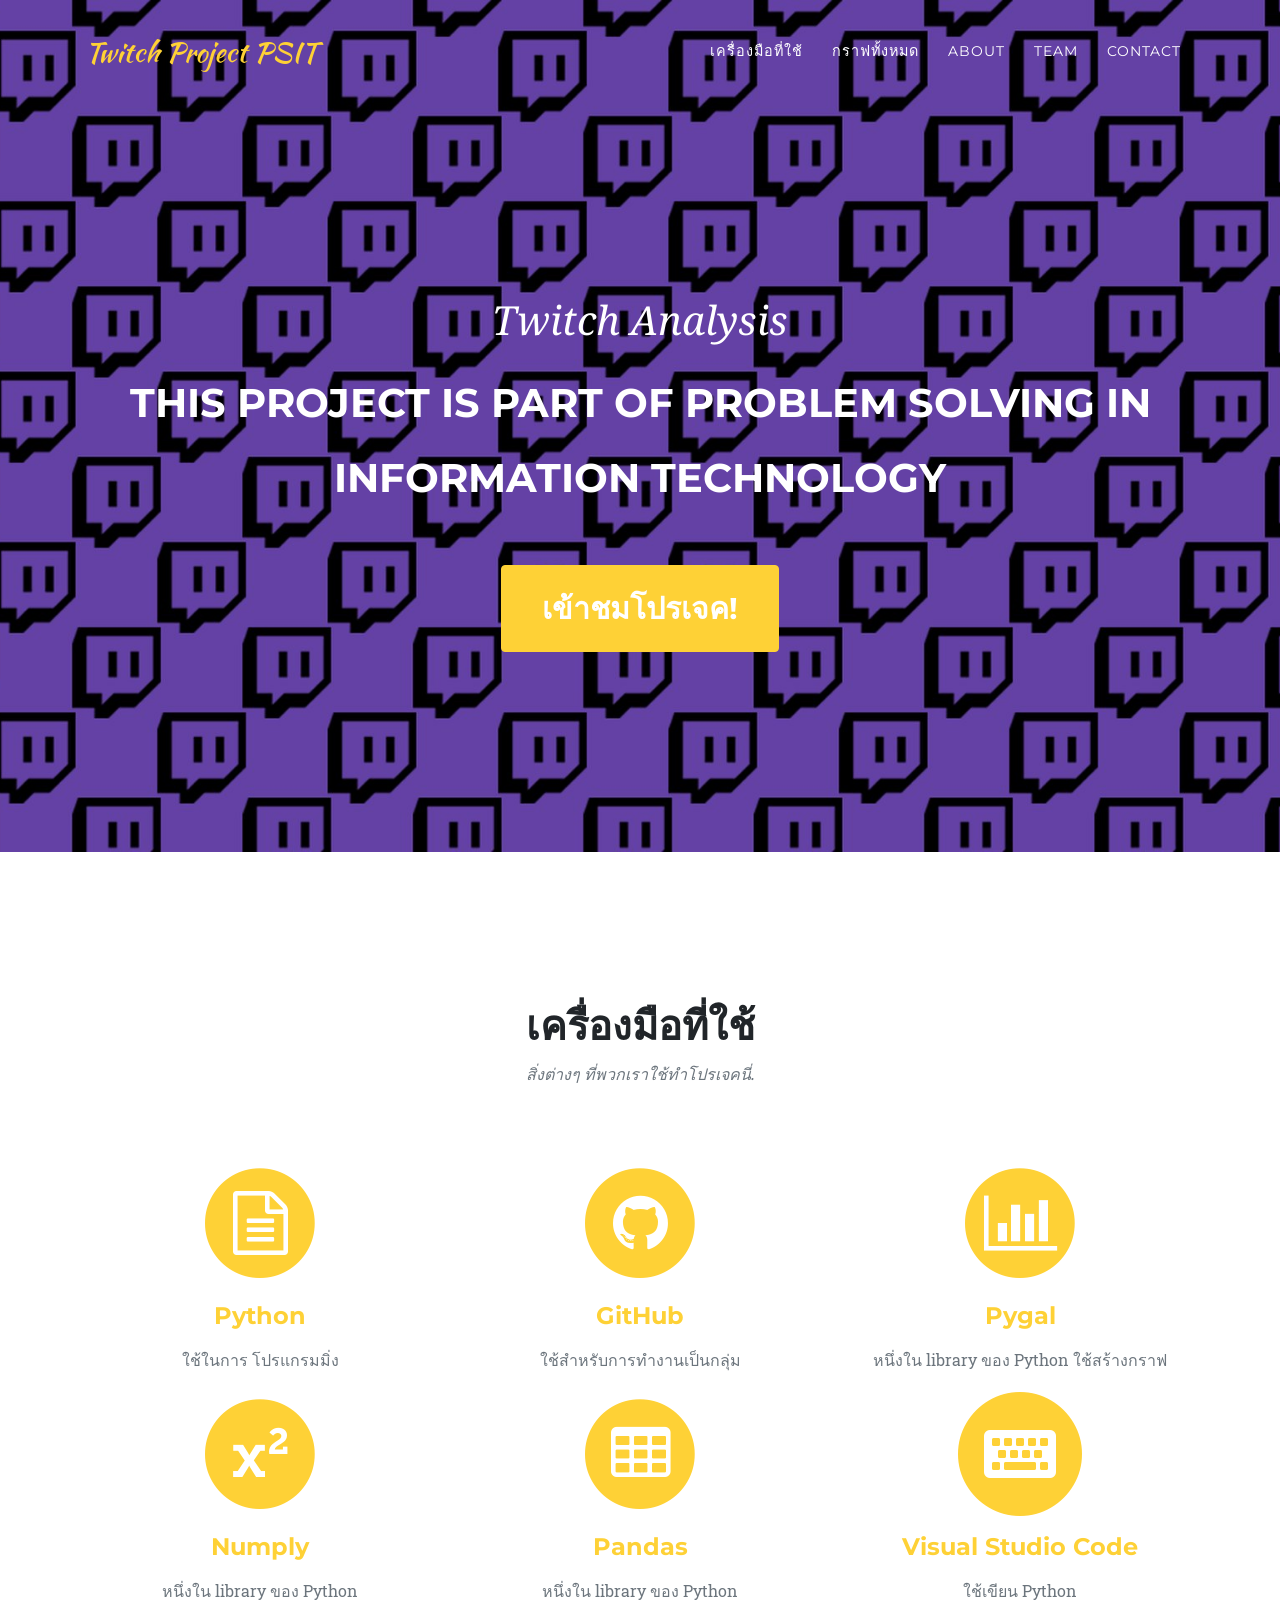
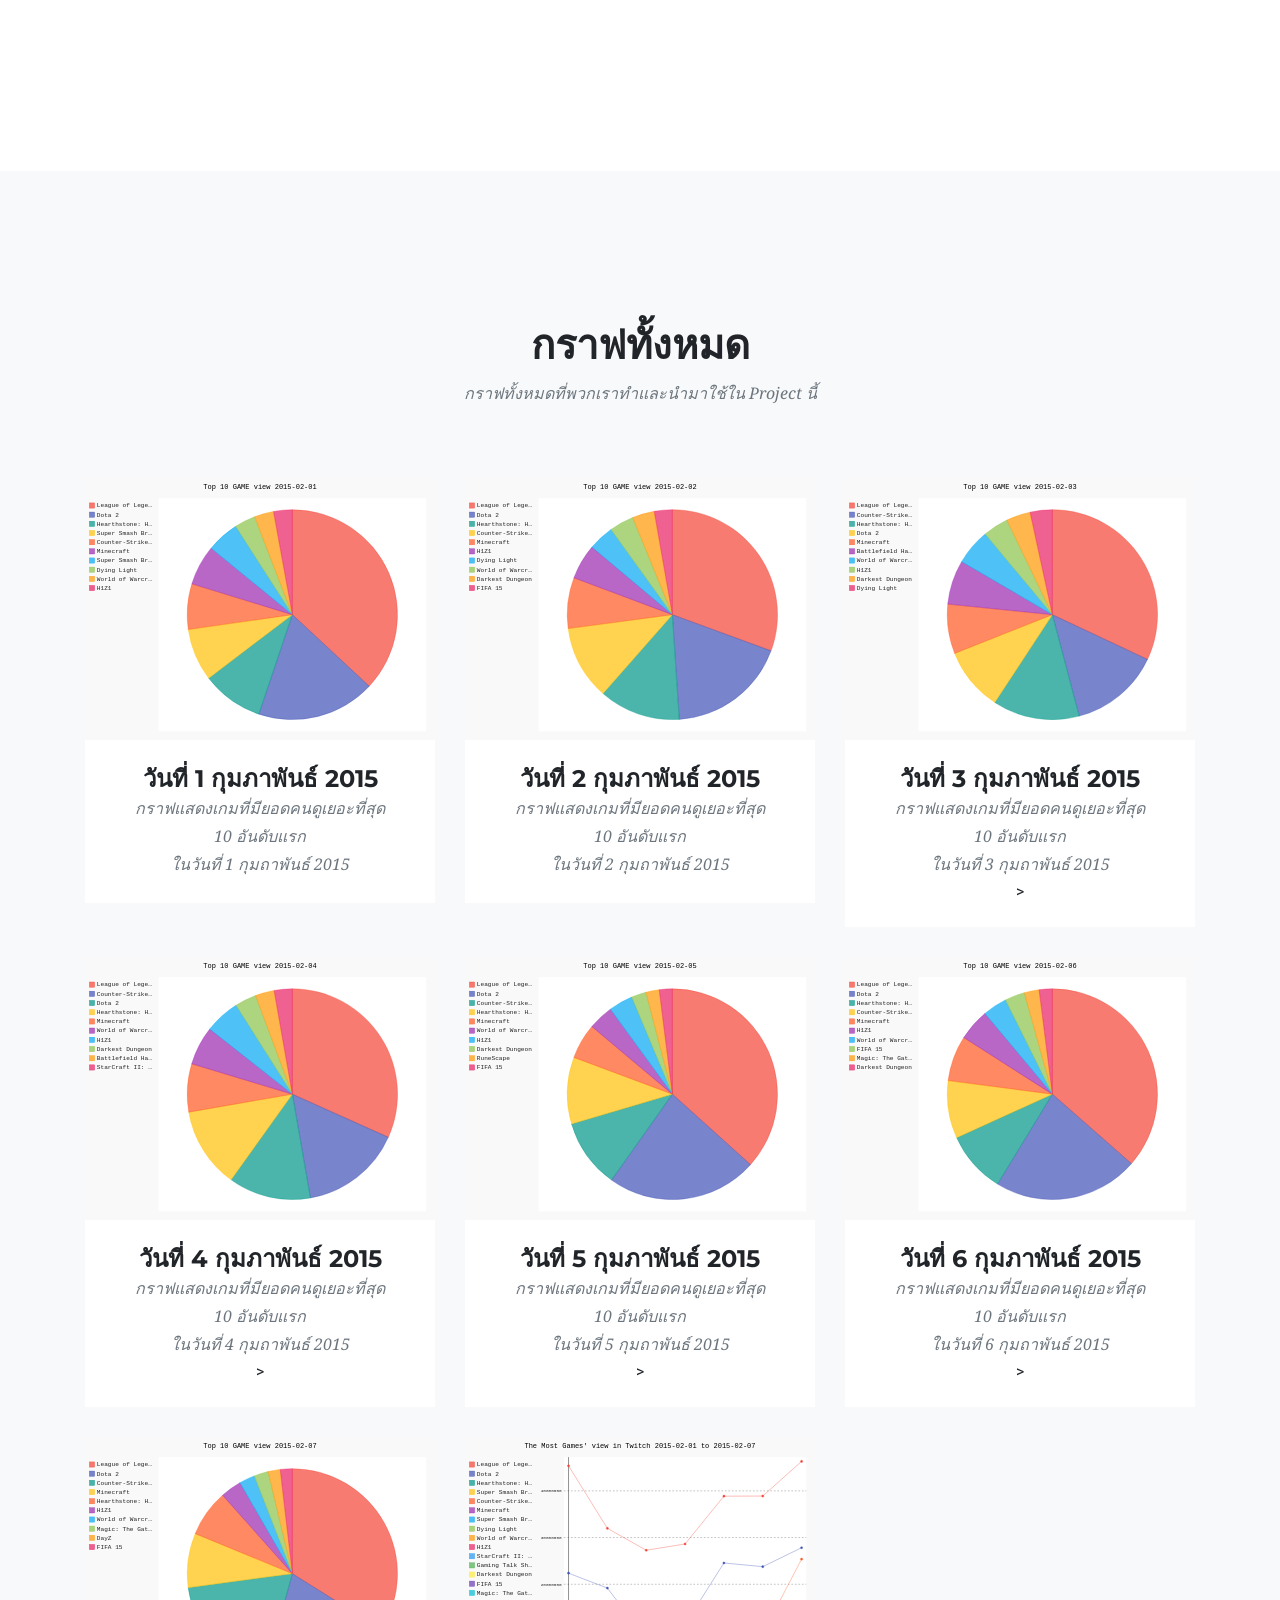
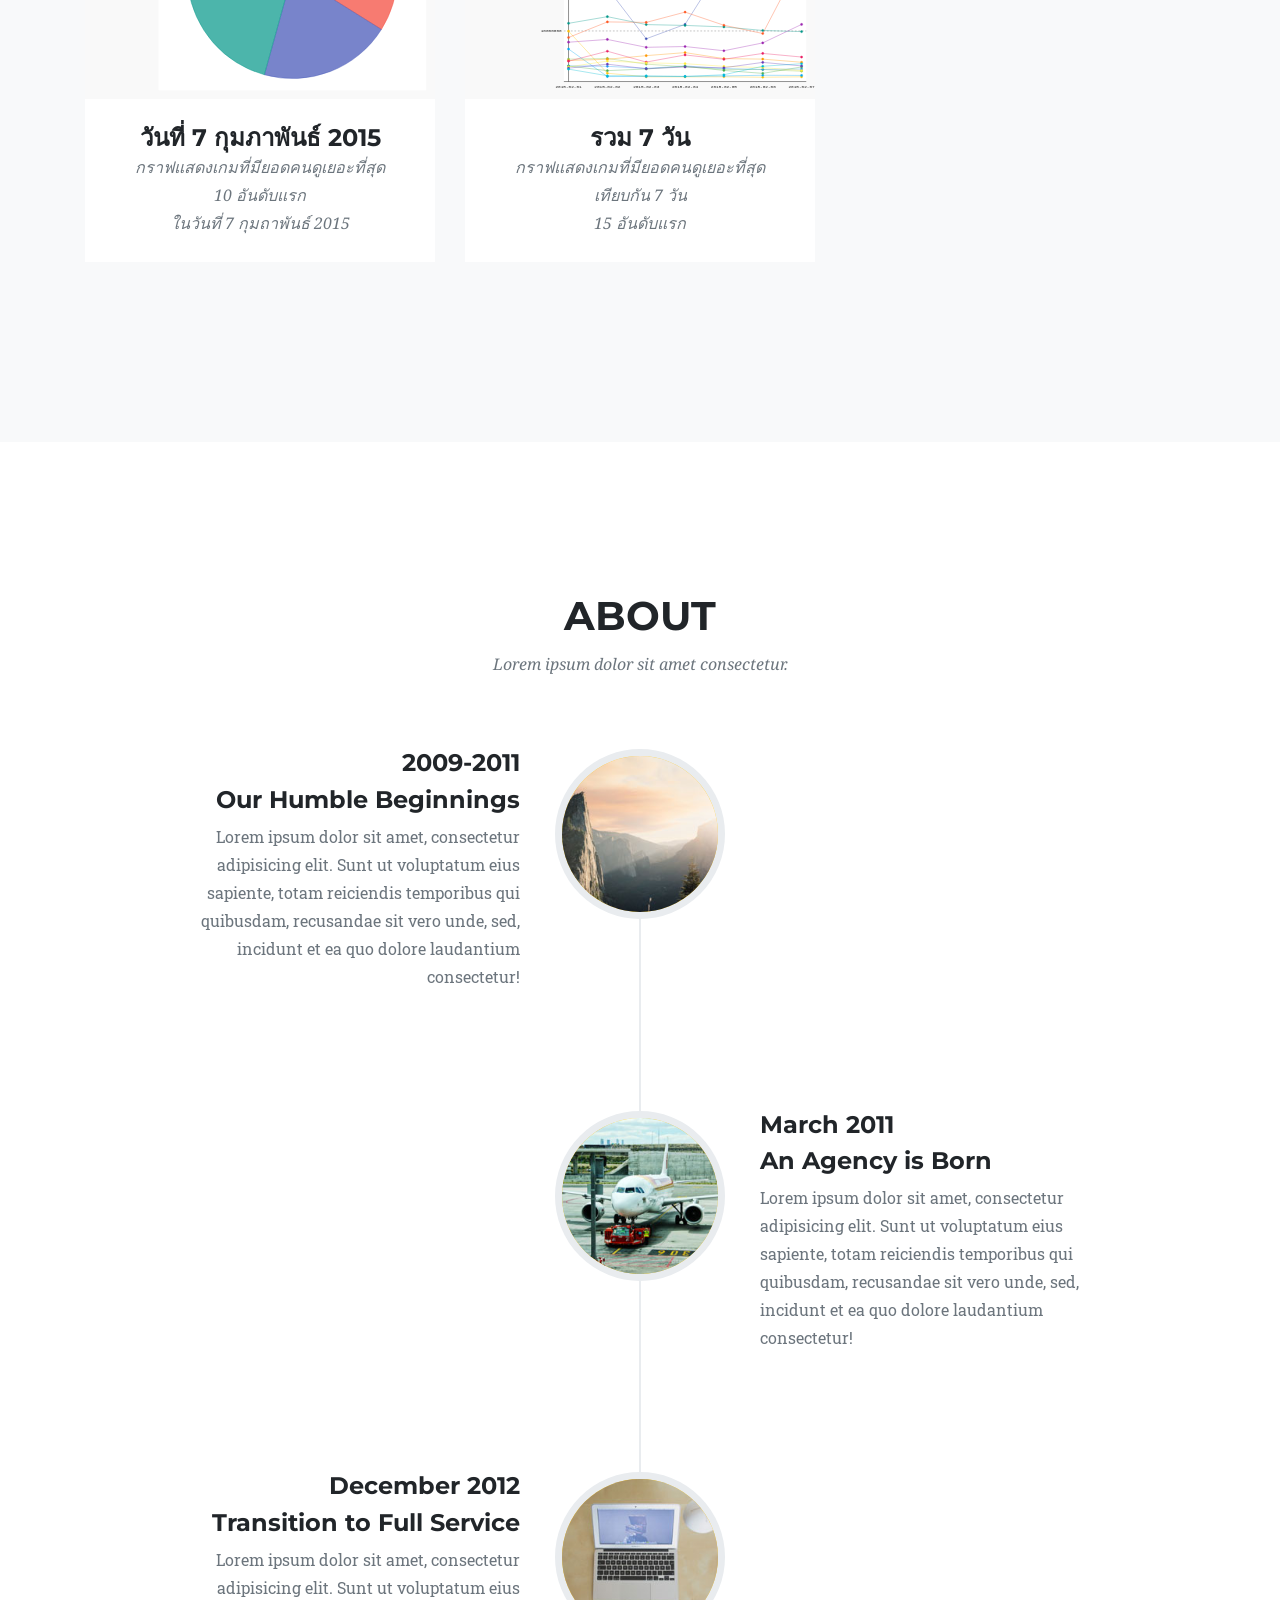
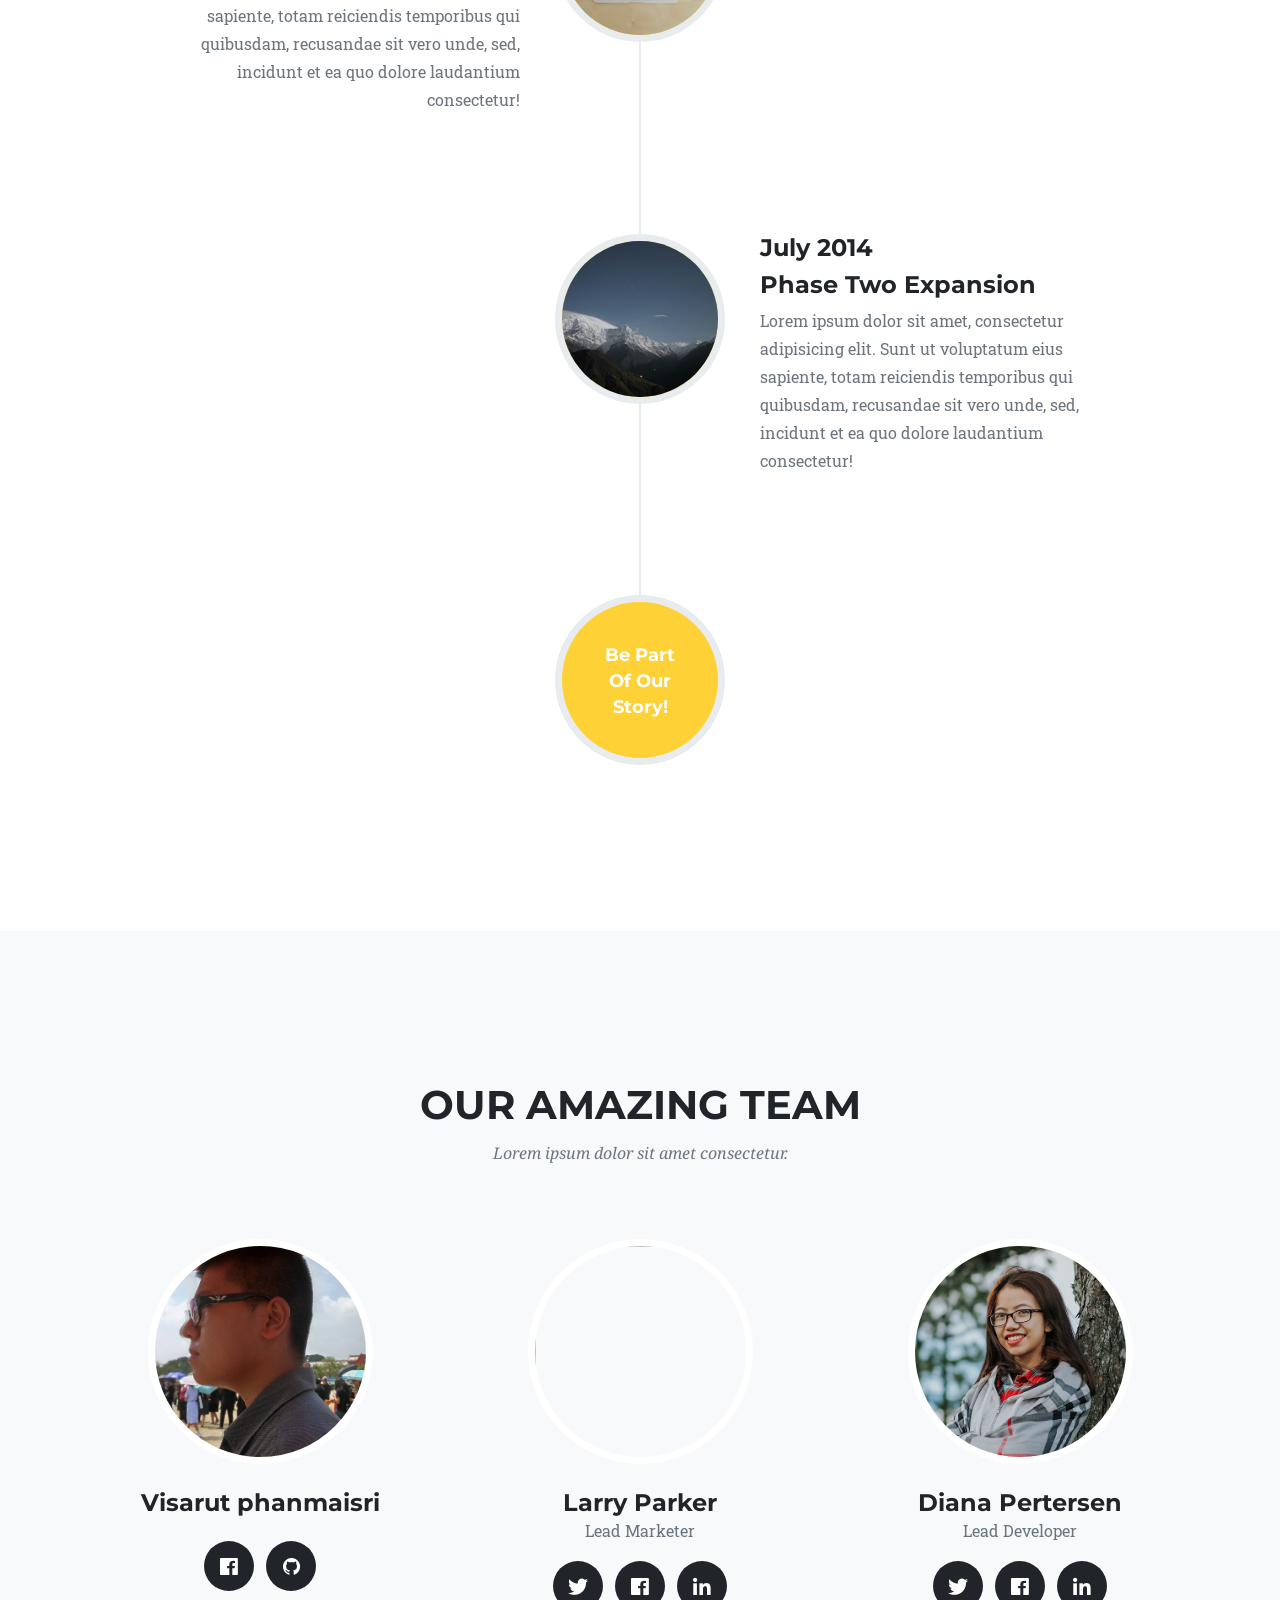
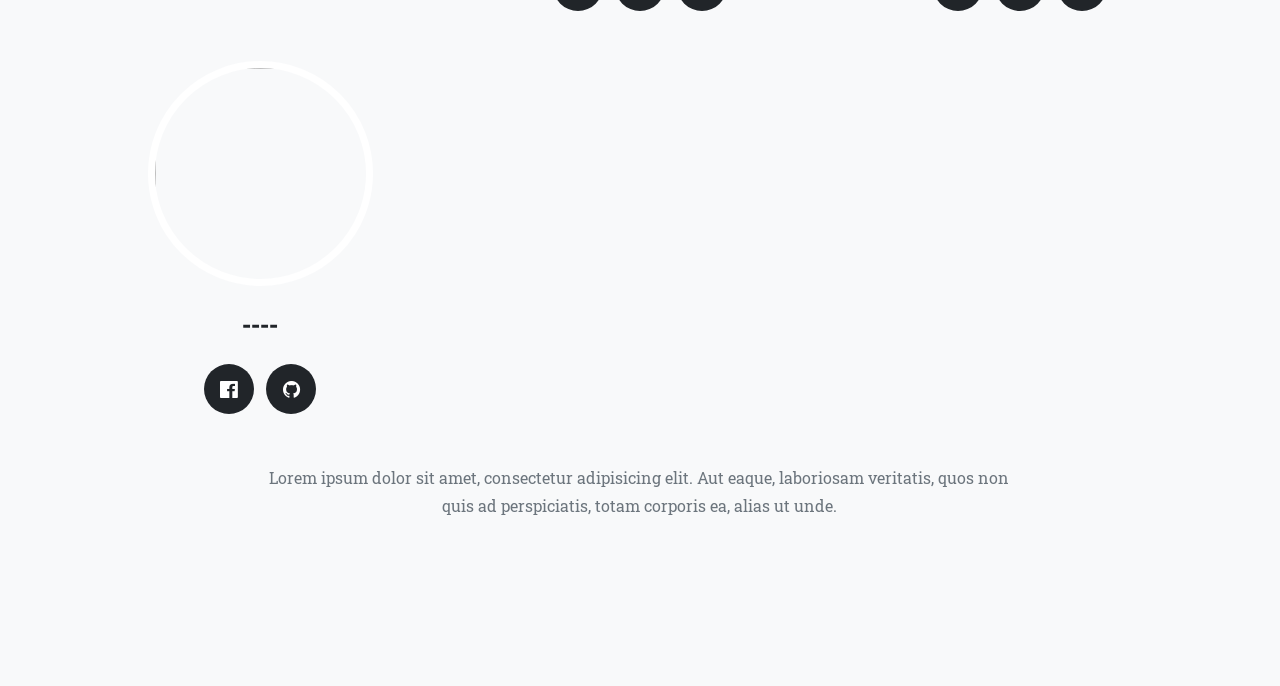
==== web_by_nongkorn/index.html @ 45df4884 "web ครับผม" ====
<!DOCTYPE html>
<html lang="en">

  <head>

    <meta charset="utf-8">
    <meta name="viewport" content="width=device-width, initial-scale=1, shrink-to-fit=no">
    <meta name="description" content="">
    <meta name="author" content="">

    <title>Twitch Project PSIT</title>

    <!-- Bootstrap core CSS -->
    <link href="vendor/bootstrap/css/bootstrap.min.css" rel="stylesheet">

    <!-- Custom fonts for this template -->
    <link href="vendor/fontawesome-free/css/all.min.css" rel="stylesheet" type="text/css">
    <link href="https://fonts.googleapis.com/css?family=Montserrat:400,700" rel="stylesheet" type="text/css">
    <link href='https://fonts.googleapis.com/css?family=Kaushan+Script' rel='stylesheet' type='text/css'>
    <link href='https://fonts.googleapis.com/css?family=Droid+Serif:400,700,400italic,700italic' rel='stylesheet' type='text/css'>
    <link href='https://fonts.googleapis.com/css?family=Roboto+Slab:400,100,300,700' rel='stylesheet' type='text/css'>
    <link href="https://cdnjs.cloudflare.com/ajax/libs/font-awesome/4.7.0/css/font-awesome.min.css" rel="stylesheet">

    <!-- Custom styles for this template -->
    <link href="css/agency.min.css" rel="stylesheet">

  </head>

  <body id="page-top">

    <!-- Navigation -->
    <nav class="navbar navbar-expand-lg navbar-dark fixed-top" id="mainNav">
      <div class="container">
        <a class="navbar-brand js-scroll-trigger" href="#page-top">Twitch Project PSIT</a>
        <button class="navbar-toggler navbar-toggler-right" type="button" data-toggle="collapse" data-target="#navbarResponsive" aria-controls="navbarResponsive" aria-expanded="false" aria-label="Toggle navigation">
          Menu
          <i class="fas fa-bars"></i>
        </button>
        <div class="collapse navbar-collapse" id="navbarResponsive">
          <ul class="navbar-nav text-uppercase ml-auto">
            <li class="nav-item">
              <a class="nav-link js-scroll-trigger" href="#services">เครื่องมือที่ใช้</a>
            </li>
            <li class="nav-item">
              <a class="nav-link js-scroll-trigger" href="#portfolio">กราฟทั้งหมด</a>
            </li>
            <li class="nav-item">
              <a class="nav-link js-scroll-trigger" href="#about">About</a>
            </li>
            <li class="nav-item">
              <a class="nav-link js-scroll-trigger" href="#team">Team</a>
            </li>
            <li class="nav-item">
              <a class="nav-link js-scroll-trigger" href="#contact">Contact</a>
            </li>
          </ul>
        </div>
      </div>
    </nav>

    <!-- Header -->
    <header class="masthead">
      <div class="container">
        <div class="intro-text">
          <div class="intro-lead-in"> Twitch Analysis</div>
          <div class="intro-heading text-uppercase">This project is part of Problem Solving in information technology</div>
          <a class="btn btn-primary btn-xl text-uppercase js-scroll-trigger" href="#services">เข้าชมโปรเจค!</a>
        </div>
      </div>
    </header>

    <!-- Services -->
    <section id="services">
      <div class="container">
        <div class="row">
          <div class="col-lg-12 text-center">
            <h2 class="section-heading text-uppercase">เครื่องมือที่ใช้</h2>
            <h3 class="section-subheading text-muted">สิ่งต่างๆ ที่พวกเราใช้ทำโปรเจคนี่.</h3>
          </div>
        </div>
        <div class="row text-center">
          <div class="col-md-4">
            <span class="fa-stack fa-4x">
              <a href="https://www.python.org" target="_blank">
                <i class="fa fa-circle fa-stack-2x text-primary"></i>
                <i class="fa fa-file-text-o fa-stack-1x fa-inverse"></i>
                
            </span>
            <h4 class="service-heading">Python</h4>
          </a>
            <p class="text-muted">ใช้ในการ โปรแกรมมิ่ง</p>
          </div>
          <div class="col-md-4">
            <span class="fa-stack fa-4x">
              <a href="https://github.com" target="_blank">
                  <i class="fa fa-circle fa-stack-2x text-primary"></i>
                  <i class="fa fa-github fa-stack-1x fa-inverse"></i>
              
              </span>
            <h4 class="service-heading">GitHub</h4>
          </a>
            <p class="text-muted">ใช้สำหรับการทำงานเป็นกลุ่ม</p>
          </div>
          <div class="col-md-4">
            <span class="fa-stack fa-4x">
              <a href="http://pygal.org/en/stable" target="_blank">
                <i class="fa fa-circle fa-stack-2x text-primary"></i>
                <i class="fa fa-bar-chart fa-stack-1x fa-inverse"></i>
            
            </span>
            <h4 class="service-heading">Pygal</h4>
          </a>
            <p class="text-muted">หนึ่งใน library ของ Python ใช้สร้างกราฟ</p>
          </div>
          <div class="col-md-4">
            <span class="fa-stack fa-4x">
              <a href="http://www.numpy.org" target="_blank">
                <i class="fa fa-circle fa-stack-2x text-primary"></i>
                <i class="fa fa-superscript fa-stack-1x fa-inverse"></i>
            
            </span>
            <h4 class="service-heading">Numply</h4>
          </a>
            <p class="text-muted">หนึ่งใน library ของ Python</p>
          </div>
            <div class="col-md-4">
              <span class="fa-stack fa-4x">
                <a href="https://pandas.pydata.org" target="_blank">
                  <i class="fa fa-circle fa-stack-2x text-primary"></i>
                  <i class="fa fa-table fa-stack-1x fa-inverse"></i>
              
              </span>
              <h4 class="service-heading">Pandas</h4>
            </a>
              <p class="text-muted">หนึ่งใน library ของ Python</p>
            </div>
            <div class="col-md-4">
              <span class="fa-stack fa-4x">
                <a href="https://code.visualstudio.com" target="_blank">
                <i class="fas fa-circle fa-stack-2x text-primary"></i>
                <i class="fas fa-keyboard fa-stack-1x fa-inverse"></i>
              </span>
              <h4 class="service-heading">Visual Studio Code</h4>
            </a>
              <p class="text-muted">ใช้เขียน Python</p>
          </div>
          
        </div>
      </div>
    </section>

    <!-- Portfolio Grid -->
    <section class="bg-light" id="portfolio">
      <div class="container">
        <div class="row">
          <div class="col-lg-12 text-center">
            <h2 class="section-heading text-uppercase">กราฟทั้งหมด</h2>
            <h3 class="section-subheading text-muted">กราฟทั้งหมดที่พวกเราทำและนำมาใช้ใน Project นี้</h3>
          </div>
        </div>
        <div class="row">
          <div class="col-md-4 col-sm-6 portfolio-item">
            <a class="portfolio-link" data-toggle="modal" href="graph/2015-02-01.svg">
              <div class="portfolio-hover">
                <div class="portfolio-hover-content">
                  <i class="fas fa-plus fa-3x"></i>
                </div>
              </div>
              <img class="img-fluid" src="graph/2015-02-01.svg" alt="graph/2015-02-01.svg">
            </a>
            <div class="portfolio-caption">
              <h4>วันที่ 1 กุมภาพันธ์ 2015</h4>
              <p class="text-muted">กราฟแสดงเกมที่มียอดคนดูเยอะที่สุด</p>
              <p class="text-muted">10 อันดับแรก</p>
              <p class="text-muted">ในวันที่ 1 กุมถาพันธ์ 2015</p>
            </div>
          </div>
          <div class="col-md-4 col-sm-6 portfolio-item">
            <a class="portfolio-link" data-toggle="modal" href="graph/2015-02-02.svg">
              <div class="portfolio-hover">
                <div class="portfolio-hover-content">
                  <i class="fas fa-plus fa-3x"></i>
                </div>
              </div>
              <img class="img-fluid" src="graph/2015-02-02.svg" alt="graph/2015-02-02.svg">
            </a>
            <div class="portfolio-caption">
              <h4>วันที่ 2 กุมภาพันธ์ 2015</h4>
              <p class="text-muted">กราฟแสดงเกมที่มียอดคนดูเยอะที่สุด</p>
              <p class="text-muted">10 อันดับแรก</p>
              <p class="text-muted">ในวันที่ 2 กุมถาพันธ์ 2015</p>
            </div>
          </div>
          <div class="col-md-4 col-sm-6 portfolio-item">
            <a class="portfolio-link" data-toggle="modal" href="graph/2015-02-03.svg">
              <div class="portfolio-hover">
                <div class="portfolio-hover-content">
                  <i class="fas fa-plus fa-3x"></i>
                </div>
              </div>
              <img class="img-fluid" src="graph/2015-02-03.svg" alt="graph/2015-02-03.svg">
            </a>
            <div class="portfolio-caption">
              <h4>วันที่ 3 กุมภาพันธ์ 2015</h4>
              <p class="text-muted">กราฟแสดงเกมที่มียอดคนดูเยอะที่สุด</p>
              <p class="text-muted">10 อันดับแรก</p>
              <p class="text-muted">ในวันที่ 3 กุมถาพันธ์ 2015</p>>
            </div>
          </div>
          <div class="col-md-4 col-sm-6 portfolio-item">
            <a class="portfolio-link" data-toggle="modal" href="graph/2015-02-04.svg">
              <div class="portfolio-hover">
                <div class="portfolio-hover-content">
                  <i class="fas fa-plus fa-3x"></i>
                </div>
              </div>
              <img class="img-fluid" src="graph/2015-02-04.svg" alt="graph/2015-02-04.svg">
            </a>
            <div class="portfolio-caption">
              <h4>วันที่ 4 กุมภาพันธ์ 2015</h4>
              <p class="text-muted">กราฟแสดงเกมที่มียอดคนดูเยอะที่สุด</p>
              <p class="text-muted">10 อันดับแรก</p>
              <p class="text-muted">ในวันที่ 4 กุมถาพันธ์ 2015</p>>
            </div>
          </div>
          <div class="col-md-4 col-sm-6 portfolio-item">
            <a class="portfolio-link" data-toggle="modal" href="graph/2015-02-05.svg">
              <div class="portfolio-hover">
                <div class="portfolio-hover-content">
                  <i class="fas fa-plus fa-3x"></i>
                </div>
              </div>
              <img class="img-fluid" src="graph/2015-02-05.svg" alt="graph/2015-02-05.svg">
            </a>
            <div class="portfolio-caption">
              <h4>วันที่ 5 กุมภาพันธ์ 2015</h4>
              <p class="text-muted">กราฟแสดงเกมที่มียอดคนดูเยอะที่สุด</p>
              <p class="text-muted">10 อันดับแรก</p>
              <p class="text-muted">ในวันที่ 5 กุมถาพันธ์ 2015</p>>
            </div>
          </div>
          <div class="col-md-4 col-sm-6 portfolio-item">
            <a class="portfolio-link" data-toggle="modal" href="graph/2015-02-06.svg">
              <div class="portfolio-hover">
                <div class="portfolio-hover-content">
                  <i class="fas fa-plus fa-3x"></i>
                </div>
              </div>
              <img class="img-fluid" src="graph/2015-02-06.svg" alt="graph/2015-02-06.svg">
            </a>
            <div class="portfolio-caption">
              <h4>วันที่ 6 กุมภาพันธ์ 2015</h4>
              <p class="text-muted">กราฟแสดงเกมที่มียอดคนดูเยอะที่สุด</p>
              <p class="text-muted">10 อันดับแรก</p>
              <p class="text-muted">ในวันที่ 6 กุมถาพันธ์ 2015</p>>
            </div>
          </div>
          <div class="col-md-4 col-sm-6 portfolio-item">
              <a class="portfolio-link" data-toggle="modal" href="graph/2015-02-07.svg">
                <div class="portfolio-hover">
                  <div class="portfolio-hover-content">
                    <i class="fas fa-plus fa-3x"></i>
                  </div>
                </div>
                <img class="img-fluid" src="graph/2015-02-07.svg" alt="graph/2015-02-07.svg">
              </a>
              <div class="portfolio-caption">
                <h4>วันที่ 7 กุมภาพันธ์ 2015</h4>
                <p class="text-muted">กราฟแสดงเกมที่มียอดคนดูเยอะที่สุด</p>
                <p class="text-muted">10 อันดับแรก</p>
                <p class="text-muted">ในวันที่ 7 กุมถาพันธ์ 2015</p>
              </div>
            </div>
            <div class="col-md-4 col-sm-6 portfolio-item">
                <a class="portfolio-link" data-toggle="modal" href="graph/chart.svg">
                  <div class="portfolio-hover">
                    <div class="portfolio-hover-content">
                      <i class="fas fa-plus fa-3x"></i>
                    </div>
                  </div>
                  <img class="img-fluid" src="graph/chart.svg" alt="graph/chart.svg">
                </a>
                <div class="portfolio-caption">
                  <h4>รวม 7 วัน</h4>
                  <p class="text-muted">กราฟแสดงเกมที่มียอดคนดูเยอะที่สุด</p>
                  <p class="text-muted">เทียบกัน 7 วัน</p>
                <p class="text-muted">15 อันดับแรก</p>
                </div>
              </div>
        </div>
      </div>
    </section>

    <!-- About -->
    <section id="about">
      <div class="container">
        <div class="row">
          <div class="col-lg-12 text-center">
            <h2 class="section-heading text-uppercase">About</h2>
            <h3 class="section-subheading text-muted">Lorem ipsum dolor sit amet consectetur.</h3>
          </div>
        </div>
        <div class="row">
          <div class="col-lg-12">
            <ul class="timeline">
              <li>
                <div class="timeline-image">
                  <img class="rounded-circle img-fluid" src="img/about/1.jpg" alt="">
                </div>
                <div class="timeline-panel">
                  <div class="timeline-heading">
                    <h4>2009-2011</h4>
                    <h4 class="subheading">Our Humble Beginnings</h4>
                  </div>
                  <div class="timeline-body">
                    <p class="text-muted">Lorem ipsum dolor sit amet, consectetur adipisicing elit. Sunt ut voluptatum eius sapiente, totam reiciendis temporibus qui quibusdam, recusandae sit vero unde, sed, incidunt et ea quo dolore laudantium consectetur!</p>
                  </div>
                </div>
              </li>
              <li class="timeline-inverted">
                <div class="timeline-image">
                  <img class="rounded-circle img-fluid" src="img/about/2.jpg" alt="">
                </div>
                <div class="timeline-panel">
                  <div class="timeline-heading">
                    <h4>March 2011</h4>
                    <h4 class="subheading">An Agency is Born</h4>
                  </div>
                  <div class="timeline-body">
                    <p class="text-muted">Lorem ipsum dolor sit amet, consectetur adipisicing elit. Sunt ut voluptatum eius sapiente, totam reiciendis temporibus qui quibusdam, recusandae sit vero unde, sed, incidunt et ea quo dolore laudantium consectetur!</p>
                  </div>
                </div>
              </li>
              <li>
                <div class="timeline-image">
                  <img class="rounded-circle img-fluid" src="img/about/3.jpg" alt="">
                </div>
                <div class="timeline-panel">
                  <div class="timeline-heading">
                    <h4>December 2012</h4>
                    <h4 class="subheading">Transition to Full Service</h4>
                  </div>
                  <div class="timeline-body">
                    <p class="text-muted">Lorem ipsum dolor sit amet, consectetur adipisicing elit. Sunt ut voluptatum eius sapiente, totam reiciendis temporibus qui quibusdam, recusandae sit vero unde, sed, incidunt et ea quo dolore laudantium consectetur!</p>
                  </div>
                </div>
              </li>
              <li class="timeline-inverted">
                <div class="timeline-image">
                  <img class="rounded-circle img-fluid" src="img/about/4.jpg" alt="">
                </div>
                <div class="timeline-panel">
                  <div class="timeline-heading">
                    <h4>July 2014</h4>
                    <h4 class="subheading">Phase Two Expansion</h4>
                  </div>
                  <div class="timeline-body">
                    <p class="text-muted">Lorem ipsum dolor sit amet, consectetur adipisicing elit. Sunt ut voluptatum eius sapiente, totam reiciendis temporibus qui quibusdam, recusandae sit vero unde, sed, incidunt et ea quo dolore laudantium consectetur!</p>
                  </div>
                </div>
              </li>
              <li class="timeline-inverted">
                <div class="timeline-image">
                  <h4>Be Part
                    <br>Of Our
                    <br>Story!</h4>
                </div>
              </li>
            </ul>
          </div>
        </div>
      </div>
    </section>

    <!-- Team -->
    <section class="bg-light" id="team">
      <div class="container">
        <div class="row">
          <div class="col-lg-12 text-center">
            <h2 class="section-heading text-uppercase">Our Amazing Team</h2>
            <h3 class="section-subheading text-muted">Lorem ipsum dolor sit amet consectetur.</h3>
          </div>
        </div>
        <div class="row">
          <div class="col-sm-4">
            <div class="team-member">
              <img class="mx-auto rounded-circle" src="img/team/1.jpg" alt="">
              <h4>Visarut phanmaisri</h4><br>
              <ul class="list-inline social-buttons">
                <li class="list-inline-item">
                  <a href="https://www.facebook.com/korn.visarut">
                    <i class="fab fa-facebook-f"></i>
                  </a>
                </li>
                <li class="list-inline-item">
                  <a href="https://github.com/skaferun9" target="_blank" class="hvr-grow">
                      <i class="fa fa-github"></i>
                  </a>
              </li>
              </ul>
            </div>
          </div>
          <div class="col-sm-4">
            <div class="team-member">
              <img class="mx-auto rounded-circle" src="img/team/2.jpg" alt="">
              <h4>Larry Parker</h4>
              <p class="text-muted">Lead Marketer</p>
              <ul class="list-inline social-buttons">
                <li class="list-inline-item">
                  <a href="#">
                    <i class="fab fa-twitter"></i>
                  </a>
                </li>
                <li class="list-inline-item">
                  <a href="#">
                    <i class="fab fa-facebook-f"></i>
                  </a>
                </li>
                <li class="list-inline-item">
                  <a href="#">
                    <i class="fab fa-linkedin-in"></i>
                  </a>
                </li>
              </ul>
            </div>
          </div>
          <div class="col-sm-4">
            <div class="team-member">
              <img class="mx-auto rounded-circle" src="img/team/3.jpg" alt="">
              <h4>Diana Pertersen</h4>
              <p class="text-muted">Lead Developer</p>
              <ul class="list-inline social-buttons">
                <li class="list-inline-item">
                  <a href="#">
                    <i class="fab fa-twitter"></i>
                  </a>
                </li>
                <li class="list-inline-item">
                  <a href="#">
                    <i class="fab fa-facebook-f"></i>
                  </a>
                </li>
                <li class="list-inline-item">
                  <a href="#">
                    <i class="fab fa-linkedin-in"></i>
                  </a>
                </li>
              </ul>
            </div>
          </div>
        </div>
        
      <div class="row">
        <div class="col-sm-4">
          <div class="team-member">
            <img class="mx-auto rounded-circle" src="img/team/4.jpg" alt="">
            <h4>----</h4><br>
            <ul class="list-inline social-buttons">
              <li class="list-inline-item">
                <a href="https://www.facebook.com/korn.visarut">
                  <i class="fab fa-facebook-f"></i>
                </a>
              </li>
              <li class="list-inline-item">
                <a href="https://github.com/KISSADAPA" target="_blank" class="hvr-grow">
                    <i class="fa fa-github"></i>
                </a>
            </li>
            </ul>
          </div>
        </div>
        <div class="row">
          <div class="col-lg-8 mx-auto text-center">
            <p class="large text-muted">Lorem ipsum dolor sit amet, consectetur adipisicing elit. Aut eaque, laboriosam veritatis, quos non quis ad perspiciatis, totam corporis ea, alias ut unde.</p>
          </div>
        </div>
      
    </section>

   

    

    

    <!-- Bootstrap core JavaScript -->
    <script src="vendor/jquery/jquery.min.js"></script>
    <script src="vendor/bootstrap/js/bootstrap.bundle.min.js"></script>

    <!-- Plugin JavaScript -->
    <script src="vendor/jquery-easing/jquery.easing.min.js"></script>

    <!-- Contact form JavaScript -->
    <script src="js/jqBootstrapValidation.js"></script>
    <script src="js/contact_me.js"></script>

    <!-- Custom scripts for this template -->
    <script src="js/agency.min.js"></script>

  </body>

</html>
---- web_by_nongkorn/vendor/fontawesome-free/css/all.min.css ----
/*!
 * Font Awesome Free 5.3.1 by @fontawesome - https://fontawesome.com
 * License - https://fontawesome.com/license/free (Icons: CC BY 4.0, Fonts: SIL OFL 1.1, Code: MIT License)
 */
.fa,.fab,.fal,.far,.fas{-moz-osx-font-smoothing:grayscale;-webkit-font-smoothing:antialiased;display:inline-block;font-style:normal;font-variant:normal;text-rendering:auto;line-height:1}.fa-lg{font-size:1.33333em;line-height:.75em;vertical-align:-.0667em}.fa-xs{font-size:.75em}.fa-sm{font-size:.875em}.fa-1x{font-size:1em}.fa-2x{font-size:2em}.fa-3x{font-size:3em}.fa-4x{font-size:4em}.fa-5x{font-size:5em}.fa-6x{font-size:6em}.fa-7x{font-size:7em}.fa-8x{font-size:8em}.fa-9x{font-size:9em}.fa-10x{font-size:10em}.fa-fw{text-align:center;width:1.25em}.fa-ul{list-style-type:none;margin-left:2.5em;padding-left:0}.fa-ul>li{position:relative}.fa-li{left:-2em;position:absolute;text-align:center;width:2em;line-height:inherit}.fa-border{border:.08em solid #eee;border-radius:.1em;padding:.2em .25em .15em}.fa-pull-left{float:left}.fa-pull-right{float:right}.fa.fa-pull-left,.fab.fa-pull-left,.fal.fa-pull-left,.far.fa-pull-left,.fas.fa-pull-left{margin-right:.3em}.fa.fa-pull-right,.fab.fa-pull-right,.fal.fa-pull-right,.far.fa-pull-right,.fas.fa-pull-right{margin-left:.3em}.fa-spin{animation:fa-spin 2s infinite linear}.fa-pulse{animation:fa-spin 1s infinite steps(8)}@keyframes fa-spin{0%{transform:rotate(0deg)}to{transform:rotate(1turn)}}.fa-rotate-90{-ms-filter:"progid:DXImageTransform.Microsoft.BasicImage(rotation=1)";transform:rotate(90deg)}.fa-rotate-180{-ms-filter:"progid:DXImageTransform.Microsoft.BasicImage(rotation=2)";transform:rotate(180deg)}.fa-rotate-270{-ms-filter:"progid:DXImageTransform.Microsoft.BasicImage(rotation=3)";transform:rotate(270deg)}.fa-flip-horizontal{-ms-filter:"progid:DXImageTransform.Microsoft.BasicImage(rotation=0, mirror=1)";transform:scaleX(-1)}.fa-flip-vertical{transform:scaleY(-1)}.fa-flip-horizontal.fa-flip-vertical,.fa-flip-vertical{-ms-filter:"progid:DXImageTransform.Microsoft.BasicImage(rotation=2, mirror=1)"}.fa-flip-horizontal.fa-flip-vertical{transform:scale(-1)}:root .fa-flip-horizontal,:root .fa-flip-vertical,:root .fa-rotate-90,:root .fa-rotate-180,:root .fa-rotate-270{-webkit-filter:none;filter:none}.fa-stack{display:inline-block;height:2em;line-height:2em;position:relative;vertical-align:middle;width:2em}.fa-stack-1x,.fa-stack-2x{left:0;position:absolute;text-align:center;width:100%}.fa-stack-1x{line-height:inherit}.fa-stack-2x{font-size:2em}.fa-inverse{color:#fff}.fa-500px:before{content:"\f26e"}.fa-accessible-icon:before{content:"\f368"}.fa-accusoft:before{content:"\f369"}.fa-ad:before{content:"\f641"}.fa-address-book:before{content:"\f2b9"}.fa-address-card:before{content:"\f2bb"}.fa-adjust:before{content:"\f042"}.fa-adn:before{content:"\f170"}.fa-adversal:before{content:"\f36a"}.fa-affiliatetheme:before{content:"\f36b"}.fa-air-freshener:before{content:"\f5d0"}.fa-algolia:before{content:"\f36c"}.fa-align-center:before{content:"\f037"}.fa-align-justify:before{content:"\f039"}.fa-align-left:before{content:"\f036"}.fa-align-right:before{content:"\f038"}.fa-alipay:before{content:"\f642"}.fa-allergies:before{content:"\f461"}.fa-amazon:before{content:"\f270"}.fa-amazon-pay:before{content:"\f42c"}.fa-ambulance:before{content:"\f0f9"}.fa-american-sign-language-interpreting:before{content:"\f2a3"}.fa-amilia:before{content:"\f36d"}.fa-anchor:before{content:"\f13d"}.fa-android:before{content:"\f17b"}.fa-angellist:before{content:"\f209"}.fa-angle-double-down:before{content:"\f103"}.fa-angle-double-left:before{content:"\f100"}.fa-angle-double-right:before{content:"\f101"}.fa-angle-double-up:before{content:"\f102"}.fa-angle-down:before{content:"\f107"}.fa-angle-left:before{content:"\f104"}.fa-angle-right:before{content:"\f105"}.fa-angle-up:before{content:"\f106"}.fa-angry:before{content:"\f556"}.fa-angrycreative:before{content:"\f36e"}.fa-angular:before{content:"\f420"}.fa-ankh:before{content:"\f644"}.fa-app-store:before{content:"\f36f"}.fa-app-store-ios:before{content:"\f370"}.fa-apper:before{content:"\f371"}.fa-apple:before{content:"\f179"}.fa-apple-alt:before{content:"\f5d1"}.fa-apple-pay:before{content:"\f415"}.fa-archive:before{content:"\f187"}.fa-archway:before{content:"\f557"}.fa-arrow-alt-circle-down:before{content:"\f358"}.fa-arrow-alt-circle-left:before{content:"\f359"}.fa-arrow-alt-circle-right:before{content:"\f35a"}.fa-arrow-alt-circle-up:before{content:"\f35b"}.fa-arrow-circle-down:before{content:"\f0ab"}.fa-arrow-circle-left:before{content:"\f0a8"}.fa-arrow-circle-right:before{content:"\f0a9"}.fa-arrow-circle-up:before{content:"\f0aa"}.fa-arrow-down:before{content:"\f063"}.fa-arrow-left:before{content:"\f060"}.fa-arrow-right:before{content:"\f061"}.fa-arrow-up:before{content:"\f062"}.fa-arrows-alt:before{content:"\f0b2"}.fa-arrows-alt-h:before{content:"\f337"}.fa-arrows-alt-v:before{content:"\f338"}.fa-assistive-listening-systems:before{content:"\f2a2"}.fa-asterisk:before{content:"\f069"}.fa-asymmetrik:before{content:"\f372"}.fa-at:before{content:"\f1fa"}.fa-atlas:before{content:"\f558"}.fa-atom:before{content:"\f5d2"}.fa-audible:before{content:"\f373"}.fa-audio-description:before{content:"\f29e"}.fa-autoprefixer:before{content:"\f41c"}.fa-avianex:before{content:"\f374"}.fa-aviato:before{content:"\f421"}.fa-award:before{content:"\f559"}.fa-aws:before{content:"\f375"}.fa-backspace:before{content:"\f55a"}.fa-backward:before{content:"\f04a"}.fa-balance-scale:before{content:"\f24e"}.fa-ban:before{content:"\f05e"}.fa-band-aid:before{content:"\f462"}.fa-bandcamp:before{content:"\f2d5"}.fa-barcode:before{content:"\f02a"}.fa-bars:before{content:"\f0c9"}.fa-baseball-ball:before{content:"\f433"}.fa-basketball-ball:before{content:"\f434"}.fa-bath:before{content:"\f2cd"}.fa-battery-empty:before{content:"\f244"}.fa-battery-full:before{content:"\f240"}.fa-battery-half:before{content:"\f242"}.fa-battery-quarter:before{content:"\f243"}.fa-battery-three-quarters:before{content:"\f241"}.fa-bed:before{content:"\f236"}.fa-beer:before{content:"\f0fc"}.fa-behance:before{content:"\f1b4"}.fa-behance-square:before{content:"\f1b5"}.fa-bell:before{content:"\f0f3"}.fa-bell-slash:before{content:"\f1f6"}.fa-bezier-curve:before{content:"\f55b"}.fa-bible:before{content:"\f647"}.fa-bicycle:before{content:"\f206"}.fa-bimobject:before{content:"\f378"}.fa-binoculars:before{content:"\f1e5"}.fa-birthday-cake:before{content:"\f1fd"}.fa-bitbucket:before{content:"\f171"}.fa-bitcoin:before{content:"\f379"}.fa-bity:before{content:"\f37a"}.fa-black-tie:before{content:"\f27e"}.fa-blackberry:before{content:"\f37b"}.fa-blender:before{content:"\f517"}.fa-blind:before{content:"\f29d"}.fa-blogger:before{content:"\f37c"}.fa-blogger-b:before{content:"\f37d"}.fa-bluetooth:before{content:"\f293"}.fa-bluetooth-b:before{content:"\f294"}.fa-bold:before{content:"\f032"}.fa-bolt:before{content:"\f0e7"}.fa-bomb:before{content:"\f1e2"}.fa-bone:before{content:"\f5d7"}.fa-bong:before{content:"\f55c"}.fa-book:before{content:"\f02d"}.fa-book-open:before{content:"\f518"}.fa-book-reader:before{content:"\f5da"}.fa-bookmark:before{content:"\f02e"}.fa-bowling-ball:before{content:"\f436"}.fa-box:before{content:"\f466"}.fa-box-open:before{content:"\f49e"}.fa-boxes:before{content:"\f468"}.fa-braille:before{content:"\f2a1"}.fa-brain:before{content:"\f5dc"}.fa-briefcase:before{content:"\f0b1"}.fa-briefcase-medical:before{content:"\f469"}.fa-broadcast-tower:before{content:"\f519"}.fa-broom:before{content:"\f51a"}.fa-brush:before{content:"\f55d"}.fa-btc:before{content:"\f15a"}.fa-bug:before{content:"\f188"}.fa-building:before{content:"\f1ad"}.fa-bullhorn:before{content:"\f0a1"}.fa-bullseye:before{content:"\f140"}.fa-burn:before{content:"\f46a"}.fa-buromobelexperte:before{content:"\f37f"}.fa-bus:before{content:"\f207"}.fa-bus-alt:before{content:"\f55e"}.fa-business-time:before{content:"\f64a"}.fa-buysellads:before{content:"\f20d"}.fa-calculator:before{content:"\f1ec"}.fa-calendar:before{content:"\f133"}.fa-calendar-alt:before{content:"\f073"}.fa-calendar-check:before{content:"\f274"}.fa-calendar-minus:before{content:"\f272"}.fa-calendar-plus:before{content:"\f271"}.fa-calendar-times:before{content:"\f273"}.fa-camera:before{content:"\f030"}.fa-camera-retro:before{content:"\f083"}.fa-cannabis:before{content:"\f55f"}.fa-capsules:before{content:"\f46b"}.fa-car:before{content:"\f1b9"}.fa-car-alt:before{content:"\f5de"}.fa-car-battery:before{content:"\f5df"}.fa-car-crash:before{content:"\f5e1"}.fa-car-side:before{content:"\f5e4"}.fa-caret-down:before{content:"\f0d7"}.fa-caret-left:before{content:"\f0d9"}.fa-caret-right:before{content:"\f0da"}.fa-caret-square-down:before{content:"\f150"}.fa-caret-square-left:before{content:"\f191"}.fa-caret-square-right:before{content:"\f152"}.fa-caret-square-up:before{content:"\f151"}.fa-caret-up:before{content:"\f0d8"}.fa-cart-arrow-down:before{content:"\f218"}.fa-cart-plus:before{content:"\f217"}.fa-cc-amazon-pay:before{content:"\f42d"}.fa-cc-amex:before{content:"\f1f3"}.fa-cc-apple-pay:before{content:"\f416"}.fa-cc-diners-club:before{content:"\f24c"}.fa-cc-discover:before{content:"\f1f2"}.fa-cc-jcb:before{content:"\f24b"}.fa-cc-mastercard:before{content:"\f1f1"}.fa-cc-paypal:before{content:"\f1f4"}.fa-cc-stripe:before{content:"\f1f5"}.fa-cc-visa:before{content:"\f1f0"}.fa-centercode:before{content:"\f380"}.fa-certificate:before{content:"\f0a3"}.fa-chalkboard:before{content:"\f51b"}.fa-chalkboard-teacher:before{content:"\f51c"}.fa-charging-station:before{content:"\f5e7"}.fa-chart-area:before{content:"\f1fe"}.fa-chart-bar:before{content:"\f080"}.fa-chart-line:before{content:"\f201"}.fa-chart-pie:before{content:"\f200"}.fa-check:before{content:"\f00c"}.fa-check-circle:before{content:"\f058"}.fa-check-double:before{content:"\f560"}.fa-check-square:before{content:"\f14a"}.fa-chess:before{content:"\f439"}.fa-chess-bishop:before{content:"\f43a"}.fa-chess-board:before{content:"\f43c"}.fa-chess-king:before{content:"\f43f"}.fa-chess-knight:before{content:"\f441"}.fa-chess-pawn:before{content:"\f443"}.fa-chess-queen:before{content:"\f445"}.fa-chess-rook:before{content:"\f447"}.fa-chevron-circle-down:before{content:"\f13a"}.fa-chevron-circle-left:before{content:"\f137"}.fa-chevron-circle-right:before{content:"\f138"}.fa-chevron-circle-up:before{content:"\f139"}.fa-chevron-down:before{content:"\f078"}.fa-chevron-left:before{content:"\f053"}.fa-chevron-right:before{content:"\f054"}.fa-chevron-up:before{content:"\f077"}.fa-child:before{content:"\f1ae"}.fa-chrome:before{content:"\f268"}.fa-church:before{content:"\f51d"}.fa-circle:before{content:"\f111"}.fa-circle-notch:before{content:"\f1ce"}.fa-city:before{content:"\f64f"}.fa-clipboard:before{content:"\f328"}.fa-clipboard-check:before{content:"\f46c"}.fa-clipboard-list:before{content:"\f46d"}.fa-clock:before{content:"\f017"}.fa-clone:before{content:"\f24d"}.fa-closed-captioning:before{content:"\f20a"}.fa-cloud:before{content:"\f0c2"}.fa-cloud-download-alt:before{content:"\f381"}.fa-cloud-upload-alt:before{content:"\f382"}.fa-cloudscale:before{content:"\f383"}.fa-cloudsmith:before{content:"\f384"}.fa-cloudversify:before{content:"\f385"}.fa-cocktail:before{content:"\f561"}.fa-code:before{content:"\f121"}.fa-code-branch:before{content:"\f126"}.fa-codepen:before{content:"\f1cb"}.fa-codiepie:before{content:"\f284"}.fa-coffee:before{content:"\f0f4"}.fa-cog:before{content:"\f013"}.fa-cogs:before{content:"\f085"}.fa-coins:before{content:"\f51e"}.fa-columns:before{content:"\f0db"}.fa-comment:before{content:"\f075"}.fa-comment-alt:before{content:"\f27a"}.fa-comment-dollar:before{content:"\f651"}.fa-comment-dots:before{content:"\f4ad"}.fa-comment-slash:before{content:"\f4b3"}.fa-comments:before{content:"\f086"}.fa-comments-dollar:before{content:"\f653"}.fa-compact-disc:before{content:"\f51f"}.fa-compass:before{content:"\f14e"}.fa-compress:before{content:"\f066"}.fa-concierge-bell:before{content:"\f562"}.fa-connectdevelop:before{content:"\f20e"}.fa-contao:before{content:"\f26d"}.fa-cookie:before{content:"\f563"}.fa-cookie-bite:before{content:"\f564"}.fa-copy:before{content:"\f0c5"}.fa-copyright:before{content:"\f1f9"}.fa-couch:before{content:"\f4b8"}.fa-cpanel:before{content:"\f388"}.fa-creative-commons:before{content:"\f25e"}.fa-creative-commons-by:before{content:"\f4e7"}.fa-creative-commons-nc:before{content:"\f4e8"}.fa-creative-commons-nc-eu:before{content:"\f4e9"}.fa-creative-commons-nc-jp:before{content:"\f4ea"}.fa-creative-commons-nd:before{content:"\f4eb"}.fa-creative-commons-pd:before{content:"\f4ec"}.fa-creative-commons-pd-alt:before{content:"\f4ed"}.fa-creative-commons-remix:before{content:"\f4ee"}.fa-creative-commons-sa:before{content:"\f4ef"}.fa-creative-commons-sampling:before{content:"\f4f0"}.fa-creative-commons-sampling-plus:before{content:"\f4f1"}.fa-creative-commons-share:before{content:"\f4f2"}.fa-credit-card:before{content:"\f09d"}.fa-crop:before{content:"\f125"}.fa-crop-alt:before{content:"\f565"}.fa-cross:before{content:"\f654"}.fa-crosshairs:before{content:"\f05b"}.fa-crow:before{content:"\f520"}.fa-crown:before{content:"\f521"}.fa-css3:before{content:"\f13c"}.fa-css3-alt:before{content:"\f38b"}.fa-cube:before{content:"\f1b2"}.fa-cubes:before{content:"\f1b3"}.fa-cut:before{content:"\f0c4"}.fa-cuttlefish:before{content:"\f38c"}.fa-d-and-d:before{content:"\f38d"}.fa-dashcube:before{content:"\f210"}.fa-database:before{content:"\f1c0"}.fa-deaf:before{content:"\f2a4"}.fa-delicious:before{content:"\f1a5"}.fa-deploydog:before{content:"\f38e"}.fa-deskpro:before{content:"\f38f"}.fa-desktop:before{content:"\f108"}.fa-deviantart:before{content:"\f1bd"}.fa-dharmachakra:before{content:"\f655"}.fa-diagnoses:before{content:"\f470"}.fa-dice:before{content:"\f522"}.fa-dice-five:before{content:"\f523"}.fa-dice-four:before{content:"\f524"}.fa-dice-one:before{content:"\f525"}.fa-dice-six:before{content:"\f526"}.fa-dice-three:before{content:"\f527"}.fa-dice-two:before{content:"\f528"}.fa-digg:before{content:"\f1a6"}.fa-digital-ocean:before{content:"\f391"}.fa-digital-tachograph:before{content:"\f566"}.fa-directions:before{content:"\f5eb"}.fa-discord:before{content:"\f392"}.fa-discourse:before{content:"\f393"}.fa-divide:before{content:"\f529"}.fa-dizzy:before{content:"\f567"}.fa-dna:before{content:"\f471"}.fa-dochub:before{content:"\f394"}.fa-docker:before{content:"\f395"}.fa-dollar-sign:before{content:"\f155"}.fa-dolly:before{content:"\f472"}.fa-dolly-flatbed:before{content:"\f474"}.fa-donate:before{content:"\f4b9"}.fa-door-closed:before{content:"\f52a"}.fa-door-open:before{content:"\f52b"}.fa-dot-circle:before{content:"\f192"}.fa-dove:before{content:"\f4ba"}.fa-download:before{content:"\f019"}.fa-draft2digital:before{content:"\f396"}.fa-drafting-compass:before{content:"\f568"}.fa-draw-polygon:before{content:"\f5ee"}.fa-dribbble:before{content:"\f17d"}.fa-dribbble-square:before{content:"\f397"}.fa-dropbox:before{content:"\f16b"}.fa-drum:before{content:"\f569"}.fa-drum-steelpan:before{content:"\f56a"}.fa-drupal:before{content:"\f1a9"}.fa-dumbbell:before{content:"\f44b"}.fa-dyalog:before{content:"\f399"}.fa-earlybirds:before{content:"\f39a"}.fa-ebay:before{content:"\f4f4"}.fa-edge:before{content:"\f282"}.fa-edit:before{content:"\f044"}.fa-eject:before{content:"\f052"}.fa-elementor:before{content:"\f430"}.fa-ellipsis-h:before{content:"\f141"}.fa-ellipsis-v:before{content:"\f142"}.fa-ello:before{content:"\f5f1"}.fa-ember:before{content:"\f423"}.fa-empire:before{content:"\f1d1"}.fa-envelope:before{content:"\f0e0"}.fa-envelope-open:before{content:"\f2b6"}.fa-envelope-open-text:before{content:"\f658"}.fa-envelope-square:before{content:"\f199"}.fa-envira:before{content:"\f299"}.fa-equals:before{content:"\f52c"}.fa-eraser:before{content:"\f12d"}.fa-erlang:before{content:"\f39d"}.fa-ethereum:before{content:"\f42e"}.fa-etsy:before{content:"\f2d7"}.fa-euro-sign:before{content:"\f153"}.fa-exchange-alt:before{content:"\f362"}.fa-exclamation:before{content:"\f12a"}.fa-exclamation-circle:before{content:"\f06a"}.fa-exclamation-triangle:before{content:"\f071"}.fa-expand:before{content:"\f065"}.fa-expand-arrows-alt:before{content:"\f31e"}.fa-expeditedssl:before{content:"\f23e"}.fa-external-link-alt:before{content:"\f35d"}.fa-external-link-square-alt:before{content:"\f360"}.fa-eye:before{content:"\f06e"}.fa-eye-dropper:before{content:"\f1fb"}.fa-eye-slash:before{content:"\f070"}.fa-facebook:before{content:"\f09a"}.fa-facebook-f:before{content:"\f39e"}.fa-facebook-messenger:before{content:"\f39f"}.fa-facebook-square:before{content:"\f082"}.fa-fast-backward:before{content:"\f049"}.fa-fast-forward:before{content:"\f050"}.fa-fax:before{content:"\f1ac"}.fa-feather:before{content:"\f52d"}.fa-feather-alt:before{content:"\f56b"}.fa-female:before{content:"\f182"}.fa-fighter-jet:before{content:"\f0fb"}.fa-file:before{content:"\f15b"}.fa-file-alt:before{content:"\f15c"}.fa-file-archive:before{content:"\f1c6"}.fa-file-audio:before{content:"\f1c7"}.fa-file-code:before{content:"\f1c9"}.fa-file-contract:before{content:"\f56c"}.fa-file-download:before{content:"\f56d"}.fa-file-excel:before{content:"\f1c3"}.fa-file-export:before{content:"\f56e"}.fa-file-image:before{content:"\f1c5"}.fa-file-import:before{content:"\f56f"}.fa-file-invoice:before{content:"\f570"}.fa-file-invoice-dollar:before{content:"\f571"}.fa-file-medical:before{content:"\f477"}.fa-file-medical-alt:before{content:"\f478"}.fa-file-pdf:before{content:"\f1c1"}.fa-file-powerpoint:before{content:"\f1c4"}.fa-file-prescription:before{content:"\f572"}.fa-file-signature:before{content:"\f573"}.fa-file-upload:before{content:"\f574"}.fa-file-video:before{content:"\f1c8"}.fa-file-word:before{content:"\f1c2"}.fa-fill:before{content:"\f575"}.fa-fill-drip:before{content:"\f576"}.fa-film:before{content:"\f008"}.fa-filter:before{content:"\f0b0"}.fa-fingerprint:before{content:"\f577"}.fa-fire:before{content:"\f06d"}.fa-fire-extinguisher:before{content:"\f134"}.fa-firefox:before{content:"\f269"}.fa-first-aid:before{content:"\f479"}.fa-first-order:before{content:"\f2b0"}.fa-first-order-alt:before{content:"\f50a"}.fa-firstdraft:before{content:"\f3a1"}.fa-fish:before{content:"\f578"}.fa-flag:before{content:"\f024"}.fa-flag-checkered:before{content:"\f11e"}.fa-flask:before{content:"\f0c3"}.fa-flickr:before{content:"\f16e"}.fa-flipboard:before{content:"\f44d"}.fa-flushed:before{content:"\f579"}.fa-fly:before{content:"\f417"}.fa-folder:before{content:"\f07b"}.fa-folder-minus:before{content:"\f65d"}.fa-folder-open:before{content:"\f07c"}.fa-folder-plus:before{content:"\f65e"}.fa-font:before{content:"\f031"}.fa-font-awesome:before{content:"\f2b4"}.fa-font-awesome-alt:before{content:"\f35c"}.fa-font-awesome-flag:before{content:"\f425"}.fa-font-awesome-logo-full:before{content:"\f4e6"}.fa-fonticons:before{content:"\f280"}.fa-fonticons-fi:before{content:"\f3a2"}.fa-football-ball:before{content:"\f44e"}.fa-fort-awesome:before{content:"\f286"}.fa-fort-awesome-alt:before{content:"\f3a3"}.fa-forumbee:before{content:"\f211"}.fa-forward:before{content:"\f04e"}.fa-foursquare:before{content:"\f180"}.fa-free-code-camp:before{content:"\f2c5"}.fa-freebsd:before{content:"\f3a4"}.fa-frog:before{content:"\f52e"}.fa-frown:before{content:"\f119"}.fa-frown-open:before{content:"\f57a"}.fa-fulcrum:before{content:"\f50b"}.fa-funnel-dollar:before{content:"\f662"}.fa-futbol:before{content:"\f1e3"}.fa-galactic-republic:before{content:"\f50c"}.fa-galactic-senate:before{content:"\f50d"}.fa-gamepad:before{content:"\f11b"}.fa-gas-pump:before{content:"\f52f"}.fa-gavel:before{content:"\f0e3"}.fa-gem:before{content:"\f3a5"}.fa-genderless:before{content:"\f22d"}.fa-get-pocket:before{content:"\f265"}.fa-gg:before{content:"\f260"}.fa-gg-circle:before{content:"\f261"}.fa-gift:before{content:"\f06b"}.fa-git:before{content:"\f1d3"}.fa-git-square:before{content:"\f1d2"}.fa-github:before{content:"\f09b"}.fa-github-alt:before{content:"\f113"}.fa-github-square:before{content:"\f092"}.fa-gitkraken:before{content:"\f3a6"}.fa-gitlab:before{content:"\f296"}.fa-gitter:before{content:"\f426"}.fa-glass-martini:before{content:"\f000"}.fa-glass-martini-alt:before{content:"\f57b"}.fa-glasses:before{content:"\f530"}.fa-glide:before{content:"\f2a5"}.fa-glide-g:before{content:"\f2a6"}.fa-globe:before{content:"\f0ac"}.fa-globe-africa:before{content:"\f57c"}.fa-globe-americas:before{content:"\f57d"}.fa-globe-asia:before{content:"\f57e"}.fa-gofore:before{content:"\f3a7"}.fa-golf-ball:before{content:"\f450"}.fa-goodreads:before{content:"\f3a8"}.fa-goodreads-g:before{content:"\f3a9"}.fa-google:before{content:"\f1a0"}.fa-google-drive:before{content:"\f3aa"}.fa-google-play:before{content:"\f3ab"}.fa-google-plus:before{content:"\f2b3"}.fa-google-plus-g:before{content:"\f0d5"}.fa-google-plus-square:before{content:"\f0d4"}.fa-google-wallet:before{content:"\f1ee"}.fa-gopuram:before{content:"\f664"}.fa-graduation-cap:before{content:"\f19d"}.fa-gratipay:before{content:"\f184"}.fa-grav:before{content:"\f2d6"}.fa-greater-than:before{content:"\f531"}.fa-greater-than-equal:before{content:"\f532"}.fa-grimace:before{content:"\f57f"}.fa-grin:before{content:"\f580"}.fa-grin-alt:before{content:"\f581"}.fa-grin-beam:before{content:"\f582"}.fa-grin-beam-sweat:before{content:"\f583"}.fa-grin-hearts:before{content:"\f584"}.fa-grin-squint:before{content:"\f585"}.fa-grin-squint-tears:before{content:"\f586"}.fa-grin-stars:before{content:"\f587"}.fa-grin-tears:before{content:"\f588"}.fa-grin-tongue:before{content:"\f589"}.fa-grin-tongue-squint:before{content:"\f58a"}.fa-grin-tongue-wink:before{content:"\f58b"}.fa-grin-wink:before{content:"\f58c"}.fa-grip-horizontal:before{content:"\f58d"}.fa-grip-vertical:before{content:"\f58e"}.fa-gripfire:before{content:"\f3ac"}.fa-grunt:before{content:"\f3ad"}.fa-gulp:before{content:"\f3ae"}.fa-h-square:before{content:"\f0fd"}.fa-hacker-news:before{content:"\f1d4"}.fa-hacker-news-square:before{content:"\f3af"}.fa-hackerrank:before{content:"\f5f7"}.fa-hamsa:before{content:"\f665"}.fa-hand-holding:before{content:"\f4bd"}.fa-hand-holding-heart:before{content:"\f4be"}.fa-hand-holding-usd:before{content:"\f4c0"}.fa-hand-lizard:before{content:"\f258"}.fa-hand-paper:before{content:"\f256"}.fa-hand-peace:before{content:"\f25b"}.fa-hand-point-down:before{content:"\f0a7"}.fa-hand-point-left:before{content:"\f0a5"}.fa-hand-point-right:before{content:"\f0a4"}.fa-hand-point-up:before{content:"\f0a6"}.fa-hand-pointer:before{content:"\f25a"}.fa-hand-rock:before{content:"\f255"}.fa-hand-scissors:before{content:"\f257"}.fa-hand-spock:before{content:"\f259"}.fa-hands:before{content:"\f4c2"}.fa-hands-helping:before{content:"\f4c4"}.fa-handshake:before{content:"\f2b5"}.fa-hashtag:before{content:"\f292"}.fa-haykal:before{content:"\f666"}.fa-hdd:before{content:"\f0a0"}.fa-heading:before{content:"\f1dc"}.fa-headphones:before{content:"\f025"}.fa-headphones-alt:before{content:"\f58f"}.fa-headset:before{content:"\f590"}.fa-heart:before{content:"\f004"}.fa-heartbeat:before{content:"\f21e"}.fa-helicopter:before{content:"\f533"}.fa-highlighter:before{content:"\f591"}.fa-hips:before{content:"\f452"}.fa-hire-a-helper:before{content:"\f3b0"}.fa-history:before{content:"\f1da"}.fa-hockey-puck:before{content:"\f453"}.fa-home:before{content:"\f015"}.fa-hooli:before{content:"\f427"}.fa-hornbill:before{content:"\f592"}.fa-hospital:before{content:"\f0f8"}.fa-hospital-alt:before{content:"\f47d"}.fa-hospital-symbol:before{content:"\f47e"}.fa-hot-tub:before{content:"\f593"}.fa-hotel:before{content:"\f594"}.fa-hotjar:before{content:"\f3b1"}.fa-hourglass:before{content:"\f254"}.fa-hourglass-end:before{content:"\f253"}.fa-hourglass-half:before{content:"\f252"}.fa-hourglass-start:before{content:"\f251"}.fa-houzz:before{content:"\f27c"}.fa-html5:before{content:"\f13b"}.fa-hubspot:before{content:"\f3b2"}.fa-i-cursor:before{content:"\f246"}.fa-id-badge:before{content:"\f2c1"}.fa-id-card:before{content:"\f2c2"}.fa-id-card-alt:before{content:"\f47f"}.fa-image:before{content:"\f03e"}.fa-images:before{content:"\f302"}.fa-imdb:before{content:"\f2d8"}.fa-inbox:before{content:"\f01c"}.fa-indent:before{content:"\f03c"}.fa-industry:before{content:"\f275"}.fa-infinity:before{content:"\f534"}.fa-info:before{content:"\f129"}.fa-info-circle:before{content:"\f05a"}.fa-instagram:before{content:"\f16d"}.fa-internet-explorer:before{content:"\f26b"}.fa-ioxhost:before{content:"\f208"}.fa-italic:before{content:"\f033"}.fa-itunes:before{content:"\f3b4"}.fa-itunes-note:before{content:"\f3b5"}.fa-java:before{content:"\f4e4"}.fa-jedi:before{content:"\f669"}.fa-jedi-order:before{content:"\f50e"}.fa-jenkins:before{content:"\f3b6"}.fa-joget:before{content:"\f3b7"}.fa-joint:before{content:"\f595"}.fa-joomla:before{content:"\f1aa"}.fa-journal-whills:before{content:"\f66a"}.fa-js:before{content:"\f3b8"}.fa-js-square:before{content:"\f3b9"}.fa-jsfiddle:before{content:"\f1cc"}.fa-kaaba:before{content:"\f66b"}.fa-kaggle:before{content:"\f5fa"}.fa-key:before{content:"\f084"}.fa-keybase:before{content:"\f4f5"}.fa-keyboard:before{content:"\f11c"}.fa-keycdn:before{content:"\f3ba"}.fa-khanda:before{content:"\f66d"}.fa-kickstarter:before{content:"\f3bb"}.fa-kickstarter-k:before{content:"\f3bc"}.fa-kiss:before{content:"\f596"}.fa-kiss-beam:before{content:"\f597"}.fa-kiss-wink-heart:before{content:"\f598"}.fa-kiwi-bird:before{content:"\f535"}.fa-korvue:before{content:"\f42f"}.fa-landmark:before{content:"\f66f"}.fa-language:before{content:"\f1ab"}.fa-laptop:before{content:"\f109"}.fa-laptop-code:before{content:"\f5fc"}.fa-laravel:before{content:"\f3bd"}.fa-lastfm:before{content:"\f202"}.fa-lastfm-square:before{content:"\f203"}.fa-laugh:before{content:"\f599"}.fa-laugh-beam:before{content:"\f59a"}.fa-laugh-squint:before{content:"\f59b"}.fa-laugh-wink:before{content:"\f59c"}.fa-layer-group:before{content:"\f5fd"}.fa-leaf:before{content:"\f06c"}.fa-leanpub:before{content:"\f212"}.fa-lemon:before{content:"\f094"}.fa-less:before{content:"\f41d"}.fa-less-than:before{content:"\f536"}.fa-less-than-equal:before{content:"\f537"}.fa-level-down-alt:before{content:"\f3be"}.fa-level-up-alt:before{content:"\f3bf"}.fa-life-ring:before{content:"\f1cd"}.fa-lightbulb:before{content:"\f0eb"}.fa-line:before{content:"\f3c0"}.fa-link:before{content:"\f0c1"}.fa-linkedin:before{content:"\f08c"}.fa-linkedin-in:before{content:"\f0e1"}.fa-linode:before{content:"\f2b8"}.fa-linux:before{content:"\f17c"}.fa-lira-sign:before{content:"\f195"}.fa-list:before{content:"\f03a"}.fa-list-alt:before{content:"\f022"}.fa-list-ol:before{content:"\f0cb"}.fa-list-ul:before{content:"\f0ca"}.fa-location-arrow:before{content:"\f124"}.fa-lock:before{content:"\f023"}.fa-lock-open:before{content:"\f3c1"}.fa-long-arrow-alt-down:before{content:"\f309"}.fa-long-arrow-alt-left:before{content:"\f30a"}.fa-long-arrow-alt-right:before{content:"\f30b"}.fa-long-arrow-alt-up:before{content:"\f30c"}.fa-low-vision:before{content:"\f2a8"}.fa-luggage-cart:before{content:"\f59d"}.fa-lyft:before{content:"\f3c3"}.fa-magento:before{content:"\f3c4"}.fa-magic:before{content:"\f0d0"}.fa-magnet:before{content:"\f076"}.fa-mail-bulk:before{content:"\f674"}.fa-mailchimp:before{content:"\f59e"}.fa-male:before{content:"\f183"}.fa-mandalorian:before{content:"\f50f"}.fa-map:before{content:"\f279"}.fa-map-marked:before{content:"\f59f"}.fa-map-marked-alt:before{content:"\f5a0"}.fa-map-marker:before{content:"\f041"}.fa-map-marker-alt:before{content:"\f3c5"}.fa-map-pin:before{content:"\f276"}.fa-map-signs:before{content:"\f277"}.fa-markdown:before{content:"\f60f"}.fa-marker:before{content:"\f5a1"}.fa-mars:before{content:"\f222"}.fa-mars-double:before{content:"\f227"}.fa-mars-stroke:before{content:"\f229"}.fa-mars-stroke-h:before{content:"\f22b"}.fa-mars-stroke-v:before{content:"\f22a"}.fa-mastodon:before{content:"\f4f6"}.fa-maxcdn:before{content:"\f136"}.fa-medal:before{content:"\f5a2"}.fa-medapps:before{content:"\f3c6"}.fa-medium:before{content:"\f23a"}.fa-medium-m:before{content:"\f3c7"}.fa-medkit:before{content:"\f0fa"}.fa-medrt:before{content:"\f3c8"}.fa-meetup:before{content:"\f2e0"}.fa-megaport:before{content:"\f5a3"}.fa-meh:before{content:"\f11a"}.fa-meh-blank:before{content:"\f5a4"}.fa-meh-rolling-eyes:before{content:"\f5a5"}.fa-memory:before{content:"\f538"}.fa-menorah:before{content:"\f676"}.fa-mercury:before{content:"\f223"}.fa-microchip:before{content:"\f2db"}.fa-microphone:before{content:"\f130"}.fa-microphone-alt:before{content:"\f3c9"}.fa-microphone-alt-slash:before{content:"\f539"}.fa-microphone-slash:before{content:"\f131"}.fa-microscope:before{content:"\f610"}.fa-microsoft:before{content:"\f3ca"}.fa-minus:before{content:"\f068"}.fa-minus-circle:before{content:"\f056"}.fa-minus-square:before{content:"\f146"}.fa-mix:before{content:"\f3cb"}.fa-mixcloud:before{content:"\f289"}.fa-mizuni:before{content:"\f3cc"}.fa-mobile:before{content:"\f10b"}.fa-mobile-alt:before{content:"\f3cd"}.fa-modx:before{content:"\f285"}.fa-monero:before{content:"\f3d0"}.fa-money-bill:before{content:"\f0d6"}.fa-money-bill-alt:before{content:"\f3d1"}.fa-money-bill-wave:before{content:"\f53a"}.fa-money-bill-wave-alt:before{content:"\f53b"}.fa-money-check:before{content:"\f53c"}.fa-money-check-alt:before{content:"\f53d"}.fa-monument:before{content:"\f5a6"}.fa-moon:before{content:"\f186"}.fa-mortar-pestle:before{content:"\f5a7"}.fa-mosque:before{content:"\f678"}.fa-motorcycle:before{content:"\f21c"}.fa-mouse-pointer:before{content:"\f245"}.fa-music:before{content:"\f001"}.fa-napster:before{content:"\f3d2"}.fa-neos:before{content:"\f612"}.fa-neuter:before{content:"\f22c"}.fa-newspaper:before{content:"\f1ea"}.fa-nimblr:before{content:"\f5a8"}.fa-nintendo-switch:before{content:"\f418"}.fa-node:before{content:"\f419"}.fa-node-js:before{content:"\f3d3"}.fa-not-equal:before{content:"\f53e"}.fa-notes-medical:before{content:"\f481"}.fa-npm:before{content:"\f3d4"}.fa-ns8:before{content:"\f3d5"}.fa-nutritionix:before{content:"\f3d6"}.fa-object-group:before{content:"\f247"}.fa-object-ungroup:before{content:"\f248"}.fa-odnoklassniki:before{content:"\f263"}.fa-odnoklassniki-square:before{content:"\f264"}.fa-oil-can:before{content:"\f613"}.fa-old-republic:before{content:"\f510"}.fa-om:before{content:"\f679"}.fa-opencart:before{content:"\f23d"}.fa-openid:before{content:"\f19b"}.fa-opera:before{content:"\f26a"}.fa-optin-monster:before{content:"\f23c"}.fa-osi:before{content:"\f41a"}.fa-outdent:before{content:"\f03b"}.fa-page4:before{content:"\f3d7"}.fa-pagelines:before{content:"\f18c"}.fa-paint-brush:before{content:"\f1fc"}.fa-paint-roller:before{content:"\f5aa"}.fa-palette:before{content:"\f53f"}.fa-palfed:before{content:"\f3d8"}.fa-pallet:before{content:"\f482"}.fa-paper-plane:before{content:"\f1d8"}.fa-paperclip:before{content:"\f0c6"}.fa-parachute-box:before{content:"\f4cd"}.fa-paragraph:before{content:"\f1dd"}.fa-parking:before{content:"\f540"}.fa-passport:before{content:"\f5ab"}.fa-pastafarianism:before{content:"\f67b"}.fa-paste:before{content:"\f0ea"}.fa-patreon:before{content:"\f3d9"}.fa-pause:before{content:"\f04c"}.fa-pause-circle:before{content:"\f28b"}.fa-paw:before{content:"\f1b0"}.fa-paypal:before{content:"\f1ed"}.fa-peace:before{content:"\f67c"}.fa-pen:before{content:"\f304"}.fa-pen-alt:before{content:"\f305"}.fa-pen-fancy:before{content:"\f5ac"}.fa-pen-nib:before{content:"\f5ad"}.fa-pen-square:before{content:"\f14b"}.fa-pencil-alt:before{content:"\f303"}.fa-pencil-ruler:before{content:"\f5ae"}.fa-people-carry:before{content:"\f4ce"}.fa-percent:before{content:"\f295"}.fa-percentage:before{content:"\f541"}.fa-periscope:before{content:"\f3da"}.fa-phabricator:before{content:"\f3db"}.fa-phoenix-framework:before{content:"\f3dc"}.fa-phoenix-squadron:before{content:"\f511"}.fa-phone:before{content:"\f095"}.fa-phone-slash:before{content:"\f3dd"}.fa-phone-square:before{content:"\f098"}.fa-phone-volume:before{content:"\f2a0"}.fa-php:before{content:"\f457"}.fa-pied-piper:before{content:"\f2ae"}.fa-pied-piper-alt:before{content:"\f1a8"}.fa-pied-piper-hat:before{content:"\f4e5"}.fa-pied-piper-pp:before{content:"\f1a7"}.fa-piggy-bank:before{content:"\f4d3"}.fa-pills:before{content:"\f484"}.fa-pinterest:before{content:"\f0d2"}.fa-pinterest-p:before{content:"\f231"}.fa-pinterest-square:before{content:"\f0d3"}.fa-place-of-worship:before{content:"\f67f"}.fa-plane:before{content:"\f072"}.fa-plane-arrival:before{content:"\f5af"}.fa-plane-departure:before{content:"\f5b0"}.fa-play:before{content:"\f04b"}.fa-play-circle:before{content:"\f144"}.fa-playstation:before{content:"\f3df"}.fa-plug:before{content:"\f1e6"}.fa-plus:before{content:"\f067"}.fa-plus-circle:before{content:"\f055"}.fa-plus-square:before{content:"\f0fe"}.fa-podcast:before{content:"\f2ce"}.fa-poll:before{content:"\f681"}.fa-poll-h:before{content:"\f682"}.fa-poo:before{content:"\f2fe"}.fa-poop:before{content:"\f619"}.fa-portrait:before{content:"\f3e0"}.fa-pound-sign:before{content:"\f154"}.fa-power-off:before{content:"\f011"}.fa-pray:before{content:"\f683"}.fa-praying-hands:before{content:"\f684"}.fa-prescription:before{content:"\f5b1"}.fa-prescription-bottle:before{content:"\f485"}.fa-prescription-bottle-alt:before{content:"\f486"}.fa-print:before{content:"\f02f"}.fa-procedures:before{content:"\f487"}.fa-product-hunt:before{content:"\f288"}.fa-project-diagram:before{content:"\f542"}.fa-pushed:before{content:"\f3e1"}.fa-puzzle-piece:before{content:"\f12e"}.fa-python:before{content:"\f3e2"}.fa-qq:before{content:"\f1d6"}.fa-qrcode:before{content:"\f029"}.fa-question:before{content:"\f128"}.fa-question-circle:before{content:"\f059"}.fa-quidditch:before{content:"\f458"}.fa-quinscape:before{content:"\f459"}.fa-quora:before{content:"\f2c4"}.fa-quote-left:before{content:"\f10d"}.fa-quote-right:before{content:"\f10e"}.fa-quran:before{content:"\f687"}.fa-r-project:before{content:"\f4f7"}.fa-random:before{content:"\f074"}.fa-ravelry:before{content:"\f2d9"}.fa-react:before{content:"\f41b"}.fa-readme:before{content:"\f4d5"}.fa-rebel:before{content:"\f1d0"}.fa-receipt:before{content:"\f543"}.fa-recycle:before{content:"\f1b8"}.fa-red-river:before{content:"\f3e3"}.fa-reddit:before{content:"\f1a1"}.fa-reddit-alien:before{content:"\f281"}.fa-reddit-square:before{content:"\f1a2"}.fa-redo:before{content:"\f01e"}.fa-redo-alt:before{content:"\f2f9"}.fa-registered:before{content:"\f25d"}.fa-rendact:before{content:"\f3e4"}.fa-renren:before{content:"\f18b"}.fa-reply:before{content:"\f3e5"}.fa-reply-all:before{content:"\f122"}.fa-replyd:before{content:"\f3e6"}.fa-researchgate:before{content:"\f4f8"}.fa-resolving:before{content:"\f3e7"}.fa-retweet:before{content:"\f079"}.fa-rev:before{content:"\f5b2"}.fa-ribbon:before{content:"\f4d6"}.fa-road:before{content:"\f018"}.fa-robot:before{content:"\f544"}.fa-rocket:before{content:"\f135"}.fa-rocketchat:before{content:"\f3e8"}.fa-rockrms:before{content:"\f3e9"}.fa-route:before{content:"\f4d7"}.fa-rss:before{content:"\f09e"}.fa-rss-square:before{content:"\f143"}.fa-ruble-sign:before{content:"\f158"}.fa-ruler:before{content:"\f545"}.fa-ruler-combined:before{content:"\f546"}.fa-ruler-horizontal:before{content:"\f547"}.fa-ruler-vertical:before{content:"\f548"}.fa-rupee-sign:before{content:"\f156"}.fa-sad-cry:before{content:"\f5b3"}.fa-sad-tear:before{content:"\f5b4"}.fa-safari:before{content:"\f267"}.fa-sass:before{content:"\f41e"}.fa-save:before{content:"\f0c7"}.fa-schlix:before{content:"\f3ea"}.fa-school:before{content:"\f549"}.fa-screwdriver:before{content:"\f54a"}.fa-scribd:before{content:"\f28a"}.fa-search:before{content:"\f002"}.fa-search-dollar:before{content:"\f688"}.fa-search-location:before{content:"\f689"}.fa-search-minus:before{content:"\f010"}.fa-search-plus:before{content:"\f00e"}.fa-searchengin:before{content:"\f3eb"}.fa-seedling:before{content:"\f4d8"}.fa-sellcast:before{content:"\f2da"}.fa-sellsy:before{content:"\f213"}.fa-server:before{content:"\f233"}.fa-servicestack:before{content:"\f3ec"}.fa-shapes:before{content:"\f61f"}.fa-share:before{content:"\f064"}.fa-share-alt:before{content:"\f1e0"}.fa-share-alt-square:before{content:"\f1e1"}.fa-share-square:before{content:"\f14d"}.fa-shekel-sign:before{content:"\f20b"}.fa-shield-alt:before{content:"\f3ed"}.fa-ship:before{content:"\f21a"}.fa-shipping-fast:before{content:"\f48b"}.fa-shirtsinbulk:before{content:"\f214"}.fa-shoe-prints:before{content:"\f54b"}.fa-shopping-bag:before{content:"\f290"}.fa-shopping-basket:before{content:"\f291"}.fa-shopping-cart:before{content:"\f07a"}.fa-shopware:before{content:"\f5b5"}.fa-shower:before{content:"\f2cc"}.fa-shuttle-van:before{content:"\f5b6"}.fa-sign:before{content:"\f4d9"}.fa-sign-in-alt:before{content:"\f2f6"}.fa-sign-language:before{content:"\f2a7"}.fa-sign-out-alt:before{content:"\f2f5"}.fa-signal:before{content:"\f012"}.fa-signature:before{content:"\f5b7"}.fa-simplybuilt:before{content:"\f215"}.fa-sistrix:before{content:"\f3ee"}.fa-sitemap:before{content:"\f0e8"}.fa-sith:before{content:"\f512"}.fa-skull:before{content:"\f54c"}.fa-skyatlas:before{content:"\f216"}.fa-skype:before{content:"\f17e"}.fa-slack:before{content:"\f198"}.fa-slack-hash:before{content:"\f3ef"}.fa-sliders-h:before{content:"\f1de"}.fa-slideshare:before{content:"\f1e7"}.fa-smile:before{content:"\f118"}.fa-smile-beam:before{content:"\f5b8"}.fa-smile-wink:before{content:"\f4da"}.fa-smoking:before{content:"\f48d"}.fa-smoking-ban:before{content:"\f54d"}.fa-snapchat:before{content:"\f2ab"}.fa-snapchat-ghost:before{content:"\f2ac"}.fa-snapchat-square:before{content:"\f2ad"}.fa-snowflake:before{content:"\f2dc"}.fa-socks:before{content:"\f696"}.fa-solar-panel:before{content:"\f5ba"}.fa-sort:before{content:"\f0dc"}.fa-sort-alpha-down:before{content:"\f15d"}.fa-sort-alpha-up:before{content:"\f15e"}.fa-sort-amount-down:before{content:"\f160"}.fa-sort-amount-up:before{content:"\f161"}.fa-sort-down:before{content:"\f0dd"}.fa-sort-numeric-down:before{content:"\f162"}.fa-sort-numeric-up:before{content:"\f163"}.fa-sort-up:before{content:"\f0de"}.fa-soundcloud:before{content:"\f1be"}.fa-spa:before{content:"\f5bb"}.fa-space-shuttle:before{content:"\f197"}.fa-speakap:before{content:"\f3f3"}.fa-spinner:before{content:"\f110"}.fa-splotch:before{content:"\f5bc"}.fa-spotify:before{content:"\f1bc"}.fa-spray-can:before{content:"\f5bd"}.fa-square:before{content:"\f0c8"}.fa-square-full:before{content:"\f45c"}.fa-square-root-alt:before{content:"\f698"}.fa-squarespace:before{content:"\f5be"}.fa-stack-exchange:before{content:"\f18d"}.fa-stack-overflow:before{content:"\f16c"}.fa-stamp:before{content:"\f5bf"}.fa-star:before{content:"\f005"}.fa-star-and-crescent:before{content:"\f699"}.fa-star-half:before{content:"\f089"}.fa-star-half-alt:before{content:"\f5c0"}.fa-star-of-david:before{content:"\f69a"}.fa-star-of-life:before{content:"\f621"}.fa-staylinked:before{content:"\f3f5"}.fa-steam:before{content:"\f1b6"}.fa-steam-square:before{content:"\f1b7"}.fa-steam-symbol:before{content:"\f3f6"}.fa-step-backward:before{content:"\f048"}.fa-step-forward:before{content:"\f051"}.fa-stethoscope:before{content:"\f0f1"}.fa-sticker-mule:before{content:"\f3f7"}.fa-sticky-note:before{content:"\f249"}.fa-stop:before{content:"\f04d"}.fa-stop-circle:before{content:"\f28d"}.fa-stopwatch:before{content:"\f2f2"}.fa-store:before{content:"\f54e"}.fa-store-alt:before{content:"\f54f"}.fa-strava:before{content:"\f428"}.fa-stream:before{content:"\f550"}.fa-street-view:before{content:"\f21d"}.fa-strikethrough:before{content:"\f0cc"}.fa-stripe:before{content:"\f429"}.fa-stripe-s:before{content:"\f42a"}.fa-stroopwafel:before{content:"\f551"}.fa-studiovinari:before{content:"\f3f8"}.fa-stumbleupon:before{content:"\f1a4"}.fa-stumbleupon-circle:before{content:"\f1a3"}.fa-subscript:before{content:"\f12c"}.fa-subway:before{content:"\f239"}.fa-suitcase:before{content:"\f0f2"}.fa-suitcase-rolling:before{content:"\f5c1"}.fa-sun:before{content:"\f185"}.fa-superpowers:before{content:"\f2dd"}.fa-superscript:before{content:"\f12b"}.fa-supple:before{content:"\f3f9"}.fa-surprise:before{content:"\f5c2"}.fa-swatchbook:before{content:"\f5c3"}.fa-swimmer:before{content:"\f5c4"}.fa-swimming-pool:before{content:"\f5c5"}.fa-synagogue:before{content:"\f69b"}.fa-sync:before{content:"\f021"}.fa-sync-alt:before{content:"\f2f1"}.fa-syringe:before{content:"\f48e"}.fa-table:before{content:"\f0ce"}.fa-table-tennis:before{content:"\f45d"}.fa-tablet:before{content:"\f10a"}.fa-tablet-alt:before{content:"\f3fa"}.fa-tablets:before{content:"\f490"}.fa-tachometer-alt:before{content:"\f3fd"}.fa-tag:before{content:"\f02b"}.fa-tags:before{content:"\f02c"}.fa-tape:before{content:"\f4db"}.fa-tasks:before{content:"\f0ae"}.fa-taxi:before{content:"\f1ba"}.fa-teamspeak:before{content:"\f4f9"}.fa-teeth:before{content:"\f62e"}.fa-teeth-open:before{content:"\f62f"}.fa-telegram:before{content:"\f2c6"}.fa-telegram-plane:before{content:"\f3fe"}.fa-tencent-weibo:before{content:"\f1d5"}.fa-terminal:before{content:"\f120"}.fa-text-height:before{content:"\f034"}.fa-text-width:before{content:"\f035"}.fa-th:before{content:"\f00a"}.fa-th-large:before{content:"\f009"}.fa-th-list:before{content:"\f00b"}.fa-the-red-yeti:before{content:"\f69d"}.fa-theater-masks:before{content:"\f630"}.fa-themeco:before{content:"\f5c6"}.fa-themeisle:before{content:"\f2b2"}.fa-thermometer:before{content:"\f491"}.fa-thermometer-empty:before{content:"\f2cb"}.fa-thermometer-full:before{content:"\f2c7"}.fa-thermometer-half:before{content:"\f2c9"}.fa-thermometer-quarter:before{content:"\f2ca"}.fa-thermometer-three-quarters:before{content:"\f2c8"}.fa-thumbs-down:before{content:"\f165"}.fa-thumbs-up:before{content:"\f164"}.fa-thumbtack:before{content:"\f08d"}.fa-ticket-alt:before{content:"\f3ff"}.fa-times:before{content:"\f00d"}.fa-times-circle:before{content:"\f057"}.fa-tint:before{content:"\f043"}.fa-tint-slash:before{content:"\f5c7"}.fa-tired:before{content:"\f5c8"}.fa-toggle-off:before{content:"\f204"}.fa-toggle-on:before{content:"\f205"}.fa-toolbox:before{content:"\f552"}.fa-tooth:before{content:"\f5c9"}.fa-torah:before{content:"\f6a0"}.fa-torii-gate:before{content:"\f6a1"}.fa-trade-federation:before{content:"\f513"}.fa-trademark:before{content:"\f25c"}.fa-traffic-light:before{content:"\f637"}.fa-train:before{content:"\f238"}.fa-transgender:before{content:"\f224"}.fa-transgender-alt:before{content:"\f225"}.fa-trash:before{content:"\f1f8"}.fa-trash-alt:before{content:"\f2ed"}.fa-tree:before{content:"\f1bb"}.fa-trello:before{content:"\f181"}.fa-tripadvisor:before{content:"\f262"}.fa-trophy:before{content:"\f091"}.fa-truck:before{content:"\f0d1"}.fa-truck-loading:before{content:"\f4de"}.fa-truck-monster:before{content:"\f63b"}.fa-truck-moving:before{content:"\f4df"}.fa-truck-pickup:before{content:"\f63c"}.fa-tshirt:before{content:"\f553"}.fa-tty:before{content:"\f1e4"}.fa-tumblr:before{content:"\f173"}.fa-tumblr-square:before{content:"\f174"}.fa-tv:before{content:"\f26c"}.fa-twitch:before{content:"\f1e8"}.fa-twitter:before{content:"\f099"}.fa-twitter-square:before{content:"\f081"}.fa-typo3:before{content:"\f42b"}.fa-uber:before{content:"\f402"}.fa-uikit:before{content:"\f403"}.fa-umbrella:before{content:"\f0e9"}.fa-umbrella-beach:before{content:"\f5ca"}.fa-underline:before{content:"\f0cd"}.fa-undo:before{content:"\f0e2"}.fa-undo-alt:before{content:"\f2ea"}.fa-uniregistry:before{content:"\f404"}.fa-universal-access:before{content:"\f29a"}.fa-university:before{content:"\f19c"}.fa-unlink:before{content:"\f127"}.fa-unlock:before{content:"\f09c"}.fa-unlock-alt:before{content:"\f13e"}.fa-untappd:before{content:"\f405"}.fa-upload:before{content:"\f093"}.fa-usb:before{content:"\f287"}.fa-user:before{content:"\f007"}.fa-user-alt:before{content:"\f406"}.fa-user-alt-slash:before{content:"\f4fa"}.fa-user-astronaut:before{content:"\f4fb"}.fa-user-check:before{content:"\f4fc"}.fa-user-circle:before{content:"\f2bd"}.fa-user-clock:before{content:"\f4fd"}.fa-user-cog:before{content:"\f4fe"}.fa-user-edit:before{content:"\f4ff"}.fa-user-friends:before{content:"\f500"}.fa-user-graduate:before{content:"\f501"}.fa-user-lock:before{content:"\f502"}.fa-user-md:before{content:"\f0f0"}.fa-user-minus:before{content:"\f503"}.fa-user-ninja:before{content:"\f504"}.fa-user-plus:before{content:"\f234"}.fa-user-secret:before{content:"\f21b"}.fa-user-shield:before{content:"\f505"}.fa-user-slash:before{content:"\f506"}.fa-user-tag:before{content:"\f507"}.fa-user-tie:before{content:"\f508"}.fa-user-times:before{content:"\f235"}.fa-users:before{content:"\f0c0"}.fa-users-cog:before{content:"\f509"}.fa-ussunnah:before{content:"\f407"}.fa-utensil-spoon:before{content:"\f2e5"}.fa-utensils:before{content:"\f2e7"}.fa-vaadin:before{content:"\f408"}.fa-vector-square:before{content:"\f5cb"}.fa-venus:before{content:"\f221"}.fa-venus-double:before{content:"\f226"}.fa-venus-mars:before{content:"\f228"}.fa-viacoin:before{content:"\f237"}.fa-viadeo:before{content:"\f2a9"}.fa-viadeo-square:before{content:"\f2aa"}.fa-vial:before{content:"\f492"}.fa-vials:before{content:"\f493"}.fa-viber:before{content:"\f409"}.fa-video:before{content:"\f03d"}.fa-video-slash:before{content:"\f4e2"}.fa-vihara:before{content:"\f6a7"}.fa-vimeo:before{content:"\f40a"}.fa-vimeo-square:before{content:"\f194"}.fa-vimeo-v:before{content:"\f27d"}.fa-vine:before{content:"\f1ca"}.fa-vk:before{content:"\f189"}.fa-vnv:before{content:"\f40b"}.fa-volleyball-ball:before{content:"\f45f"}.fa-volume-down:before{content:"\f027"}.fa-volume-off:before{content:"\f026"}.fa-volume-up:before{content:"\f028"}.fa-vuejs:before{content:"\f41f"}.fa-walking:before{content:"\f554"}.fa-wallet:before{content:"\f555"}.fa-warehouse:before{content:"\f494"}.fa-weebly:before{content:"\f5cc"}.fa-weibo:before{content:"\f18a"}.fa-weight:before{content:"\f496"}.fa-weight-hanging:before{content:"\f5cd"}.fa-weixin:before{content:"\f1d7"}.fa-whatsapp:before{content:"\f232"}.fa-whatsapp-square:before{content:"\f40c"}.fa-wheelchair:before{content:"\f193"}.fa-whmcs:before{content:"\f40d"}.fa-wifi:before{content:"\f1eb"}.fa-wikipedia-w:before{content:"\f266"}.fa-window-close:before{content:"\f410"}.fa-window-maximize:before{content:"\f2d0"}.fa-window-minimize:before{content:"\f2d1"}.fa-window-restore:before{content:"\f2d2"}.fa-windows:before{content:"\f17a"}.fa-wine-glass:before{content:"\f4e3"}.fa-wine-glass-alt:before{content:"\f5ce"}.fa-wix:before{content:"\f5cf"}.fa-wolf-pack-battalion:before{content:"\f514"}.fa-won-sign:before{content:"\f159"}.fa-wordpress:before{content:"\f19a"}.fa-wordpress-simple:before{content:"\f411"}.fa-wpbeginner:before{content:"\f297"}.fa-wpexplorer:before{content:"\f2de"}.fa-wpforms:before{content:"\f298"}.fa-wrench:before{content:"\f0ad"}.fa-x-ray:before{content:"\f497"}.fa-xbox:before{content:"\f412"}.fa-xing:before{content:"\f168"}.fa-xing-square:before{content:"\f169"}.fa-y-combinator:before{content:"\f23b"}.fa-yahoo:before{content:"\f19e"}.fa-yandex:before{content:"\f413"}.fa-yandex-international:before{content:"\f414"}.fa-yelp:before{content:"\f1e9"}.fa-yen-sign:before{content:"\f157"}.fa-yin-yang:before{content:"\f6ad"}.fa-yoast:before{content:"\f2b1"}.fa-youtube:before{content:"\f167"}.fa-youtube-square:before{content:"\f431"}.fa-zhihu:before{content:"\f63f"}.sr-only{border:0;clip:rect(0,0,0,0);height:1px;margin:-1px;overflow:hidden;padding:0;position:absolute;width:1px}.sr-only-focusable:active,.sr-only-focusable:focus{clip:auto;height:auto;margin:0;overflow:visible;position:static;width:auto}@font-face{font-family:"Font Awesome 5 Brands";font-style:normal;font-weight:normal;src:url(../webfonts/fa-brands-400.eot);src:url(../webfonts/fa-brands-400.eot?#iefix) format("embedded-opentype"),url(../webfonts/fa-brands-400.woff2) format("woff2"),url(../webfonts/fa-brands-400.woff) format("woff"),url(../webfonts/fa-brands-400.ttf) format("truetype"),url(../webfonts/fa-brands-400.svg#fontawesome) format("svg")}.fab{font-family:"Font Awesome 5 Brands"}@font-face{font-family:"Font Awesome 5 Free";font-style:normal;font-weight:400;src:url(../webfonts/fa-regular-400.eot);src:url(../webfonts/fa-regular-400.eot?#iefix) format("embedded-opentype"),url(../webfonts/fa-regular-400.woff2) format("woff2"),url(../webfonts/fa-regular-400.woff) format("woff"),url(../webfonts/fa-regular-400.ttf) format("truetype"),url(../webfonts/fa-regular-400.svg#fontawesome) format("svg")}.far{font-weight:400}@font-face{font-family:"Font Awesome 5 Free";font-style:normal;font-weight:900;src:url(../webfonts/fa-solid-900.eot);src:url(../webfonts/fa-solid-900.eot?#iefix) format("embedded-opentype"),url(../webfonts/fa-solid-900.woff2) format("woff2"),url(../webfonts/fa-solid-900.woff) format("woff"),url(../webfonts/fa-solid-900.ttf) format("truetype"),url(../webfonts/fa-solid-900.svg#fontawesome) format("svg")}.fa,.far,.fas{font-family:"Font Awesome 5 Free"}.fa,.fas{font-weight:900}
---- web_by_nongkorn/css/agency.min.css ----
/*!
 * Start Bootstrap - Agency v5.0.2 (https://startbootstrap.com/template-overviews/agency)
 * Copyright 2013-2018 Start Bootstrap
 * Licensed under MIT (https://github.com/BlackrockDigital/startbootstrap-agency/blob/master/LICENSE)
 */body{overflow-x:hidden;font-family:'Roboto Slab',-apple-system,BlinkMacSystemFont,'Segoe UI',Roboto,'Helvetica Neue',Arial,sans-serif,'Apple Color Emoji','Segoe UI Emoji','Segoe UI Symbol','Noto Color Emoji'}p{line-height:1.75}a{color:#fed136}a:hover{color:#fec503}.text-primary{color:#fed136!important}h1,h2,h3,h4,h5,h6{font-weight:700;font-family:Montserrat,-apple-system,BlinkMacSystemFont,'Segoe UI',Roboto,'Helvetica Neue',Arial,sans-serif,'Apple Color Emoji','Segoe UI Emoji','Segoe UI Symbol','Noto Color Emoji'}section{padding:100px 0}section h2.section-heading{font-size:40px;margin-top:0;margin-bottom:15px}section h3.section-subheading{font-size:16px;font-weight:400;font-style:italic;margin-bottom:75px;text-transform:none;font-family:'Droid Serif',-apple-system,BlinkMacSystemFont,'Segoe UI',Roboto,'Helvetica Neue',Arial,sans-serif,'Apple Color Emoji','Segoe UI Emoji','Segoe UI Symbol','Noto Color Emoji'}@media (min-width:768px){section{padding:150px 0}}.btn{font-family:Montserrat,-apple-system,BlinkMacSystemFont,'Segoe UI',Roboto,'Helvetica Neue',Arial,sans-serif,'Apple Color Emoji','Segoe UI Emoji','Segoe UI Symbol','Noto Color Emoji';font-weight:700}.btn-xl{
	font-size: 30px;
	padding: 20px 40px
}.btn-primary{background-color:#fed136;border-color:#fed136}.btn-primary:active,.btn-primary:focus,.btn-primary:hover{background-color:#fec810!important;border-color:#fec810!important;color:#fff}.btn-primary:active,.btn-primary:focus{-webkit-box-shadow:0 0 0 .2rem rgba(254,209,55,.5)!important;box-shadow:0 0 0 .2rem rgba(254,209,55,.5)!important}::-moz-selection{background:#fed136;text-shadow:none}::selection{background:#fed136;text-shadow:none}img::-moz-selection{background:0 0}img::selection{background:0 0}img::-moz-selection{background:0 0}#mainNav{background-color:#212529}#mainNav .navbar-toggler{font-size:12px;right:0;padding:13px;text-transform:uppercase;color:#fff;border:0;background-color:#fed136;font-family:Montserrat,-apple-system,BlinkMacSystemFont,'Segoe UI',Roboto,'Helvetica Neue',Arial,sans-serif,'Apple Color Emoji','Segoe UI Emoji','Segoe UI Symbol','Noto Color Emoji'}#mainNav .navbar-brand{color:#fed136;font-family:'Kaushan Script',-apple-system,BlinkMacSystemFont,'Segoe UI',Roboto,'Helvetica Neue',Arial,sans-serif,'Apple Color Emoji','Segoe UI Emoji','Segoe UI Symbol','Noto Color Emoji'}#mainNav .navbar-brand.active,#mainNav .navbar-brand:active,#mainNav .navbar-brand:focus,#mainNav .navbar-brand:hover{color:#fec503}#mainNav .navbar-nav .nav-item .nav-link{font-size:90%;font-weight:400;padding:.75em 0;letter-spacing:1px;color:#fff;font-family:Montserrat,-apple-system,BlinkMacSystemFont,'Segoe UI',Roboto,'Helvetica Neue',Arial,sans-serif,'Apple Color Emoji','Segoe UI Emoji','Segoe UI Symbol','Noto Color Emoji'}#mainNav .navbar-nav .nav-item .nav-link.active,#mainNav .navbar-nav .nav-item .nav-link:hover{color:#fed136}@media (min-width:992px){#mainNav{padding-top:25px;padding-bottom:25px;-webkit-transition:padding-top .3s,padding-bottom .3s;transition:padding-top .3s,padding-bottom .3s;border:none;background-color:transparent}#mainNav .navbar-brand{font-size:1.75em;-webkit-transition:all .3s;transition:all .3s}#mainNav .navbar-nav .nav-item .nav-link{padding:1.1em 1em!important}#mainNav.navbar-shrink{padding-top:0;padding-bottom:0;background-color:#212529}#mainNav.navbar-shrink .navbar-brand{font-size:1.25em;padding:12px 0}}header.masthead{text-align:center;color:#fff;background-image:url(../img/header-bg.jpg);background-repeat:no-repeat;background-attachment:scroll;background-position:center center;background-size:cover}header.masthead .intro-text{padding-top:150px;padding-bottom:100px}header.masthead .intro-text .intro-lead-in{font-size:22px;font-style:italic;line-height:22px;margin-bottom:25px;font-family:'Droid Serif',-apple-system,BlinkMacSystemFont,'Segoe UI',Roboto,'Helvetica Neue',Arial,sans-serif,'Apple Color Emoji','Segoe UI Emoji','Segoe UI Symbol','Noto Color Emoji'}header.masthead .intro-text .intro-heading{font-size:50px;font-weight:700;line-height:50px;margin-bottom:25px;font-family:Montserrat,-apple-system,BlinkMacSystemFont,'Segoe UI',Roboto,'Helvetica Neue',Arial,sans-serif,'Apple Color Emoji','Segoe UI Emoji','Segoe UI Symbol','Noto Color Emoji'}@media (min-width:768px){header.masthead .intro-text{padding-top:300px;padding-bottom:200px}header.masthead .intro-text .intro-lead-in{font-size:40px;font-style:italic;line-height:40px;margin-bottom:25px;font-family:'Droid Serif',-apple-system,BlinkMacSystemFont,'Segoe UI',Roboto,'Helvetica Neue',Arial,sans-serif,'Apple Color Emoji','Segoe UI Emoji','Segoe UI Symbol','Noto Color Emoji'}header.masthead .intro-text .intro-heading{
	font-size: 40px;
	font-weight: 700;
	line-height: 75px;
	margin-bottom: 50px;
	font-family: Montserrat, -apple-system, BlinkMacSystemFont, 'Segoe UI', Roboto, 'Helvetica Neue', Arial, sans-serif, 'Apple Color Emoji', 'Segoe UI Emoji', 'Segoe UI Symbol', 'Noto Color Emoji'
}}.service-heading{margin:15px 0;text-transform:none}#portfolio .portfolio-item{right:0;margin:0 0 15px}#portfolio .portfolio-item .portfolio-link{position:relative;display:block;max-width:400px;margin:0 auto;cursor:pointer}#portfolio .portfolio-item .portfolio-link .portfolio-hover{position:absolute;width:100%;height:100%;-webkit-transition:all ease .5s;transition:all ease .5s;opacity:0;background:rgba(254,209,54,.9)}#portfolio .portfolio-item .portfolio-link .portfolio-hover:hover{opacity:1}#portfolio .portfolio-item .portfolio-link .portfolio-hover .portfolio-hover-content{font-size:20px;position:absolute;top:50%;width:100%;height:20px;margin-top:-12px;text-align:center;color:#fff}#portfolio .portfolio-item .portfolio-link .portfolio-hover .portfolio-hover-content i{margin-top:-12px}#portfolio .portfolio-item .portfolio-link .portfolio-hover .portfolio-hover-content h3,#portfolio .portfolio-item .portfolio-link .portfolio-hover .portfolio-hover-content h4{margin:0}#portfolio .portfolio-item .portfolio-caption{max-width:400px;margin:0 auto;padding:25px;text-align:center;background-color:#fff}#portfolio .portfolio-item .portfolio-caption h4{margin:0;text-transform:none}#portfolio .portfolio-item .portfolio-caption p{font-size:16px;font-style:italic;margin:0;font-family:'Droid Serif',-apple-system,BlinkMacSystemFont,'Segoe UI',Roboto,'Helvetica Neue',Arial,sans-serif,'Apple Color Emoji','Segoe UI Emoji','Segoe UI Symbol','Noto Color Emoji'}#portfolio *{z-index:2}@media (min-width:767px){#portfolio .portfolio-item{margin:0 0 30px}}.portfolio-modal{padding-right:0!important}.portfolio-modal .modal-dialog{margin:1rem;max-width:100vw}.portfolio-modal .modal-content{padding:100px 0;text-align:center}.portfolio-modal .modal-content h2{font-size:3em;margin-bottom:15px}.portfolio-modal .modal-content p{margin-bottom:30px}.portfolio-modal .modal-content p.item-intro{font-size:16px;font-style:italic;margin:20px 0 30px;font-family:'Droid Serif',-apple-system,BlinkMacSystemFont,'Segoe UI',Roboto,'Helvetica Neue',Arial,sans-serif,'Apple Color Emoji','Segoe UI Emoji','Segoe UI Symbol','Noto Color Emoji'}.portfolio-modal .modal-content ul.list-inline{margin-top:0;margin-bottom:30px}.portfolio-modal .modal-content img{margin-bottom:30px}.portfolio-modal .modal-content button{cursor:pointer}.portfolio-modal .close-modal{position:absolute;top:25px;right:25px;width:75px;height:75px;cursor:pointer;background-color:transparent}.portfolio-modal .close-modal:hover{opacity:.3}.portfolio-modal .close-modal .lr{z-index:1051;width:1px;height:75px;margin-left:35px;-webkit-transform:rotate(45deg);transform:rotate(45deg);background-color:#212529}.portfolio-modal .close-modal .lr .rl{z-index:1052;width:1px;height:75px;-webkit-transform:rotate(90deg);transform:rotate(90deg);background-color:#212529}.timeline{position:relative;padding:0;list-style:none}.timeline:before{position:absolute;top:0;bottom:0;left:40px;width:2px;margin-left:-1.5px;content:'';background-color:#e9ecef}.timeline>li{position:relative;min-height:50px;margin-bottom:50px}.timeline>li:after,.timeline>li:before{display:table;content:' '}.timeline>li:after{clear:both}.timeline>li .timeline-panel{position:relative;float:right;width:100%;padding:0 20px 0 100px;text-align:left}.timeline>li .timeline-panel:before{right:auto;left:-15px;border-right-width:15px;border-left-width:0}.timeline>li .timeline-panel:after{right:auto;left:-14px;border-right-width:14px;border-left-width:0}.timeline>li .timeline-image{position:absolute;z-index:100;left:0;width:80px;height:80px;margin-left:0;text-align:center;color:#fff;border:7px solid #e9ecef;border-radius:100%;background-color:#fed136}.timeline>li .timeline-image h4{font-size:10px;line-height:14px;margin-top:12px}.timeline>li.timeline-inverted>.timeline-panel{float:right;padding:0 20px 0 100px;text-align:left}.timeline>li.timeline-inverted>.timeline-panel:before{right:auto;left:-15px;border-right-width:15px;border-left-width:0}.timeline>li.timeline-inverted>.timeline-panel:after{right:auto;left:-14px;border-right-width:14px;border-left-width:0}.timeline>li:last-child{margin-bottom:0}.timeline .timeline-heading h4{margin-top:0;color:inherit}.timeline .timeline-heading h4.subheading{text-transform:none}.timeline .timeline-body>p,.timeline .timeline-body>ul{margin-bottom:0}@media (min-width:768px){.timeline:before{left:50%}.timeline>li{min-height:100px;margin-bottom:100px}.timeline>li .timeline-panel{float:left;width:41%;padding:0 20px 20px 30px;text-align:right}.timeline>li .timeline-image{left:50%;width:100px;height:100px;margin-left:-50px}.timeline>li .timeline-image h4{font-size:13px;line-height:18px;margin-top:16px}.timeline>li.timeline-inverted>.timeline-panel{float:right;padding:0 30px 20px 20px;text-align:left}}@media (min-width:992px){.timeline>li{min-height:150px}.timeline>li .timeline-panel{padding:0 20px 20px}.timeline>li .timeline-image{width:150px;height:150px;margin-left:-75px}.timeline>li .timeline-image h4{font-size:18px;line-height:26px;margin-top:30px}.timeline>li.timeline-inverted>.timeline-panel{padding:0 20px 20px}}@media (min-width:1200px){.timeline>li{min-height:170px}.timeline>li .timeline-panel{padding:0 20px 20px 100px}.timeline>li .timeline-image{width:170px;height:170px;margin-left:-85px}.timeline>li .timeline-image h4{margin-top:40px}.timeline>li.timeline-inverted>.timeline-panel{padding:0 100px 20px 20px}}.team-member{margin-bottom:50px;text-align:center}.team-member img{width:225px;height:225px;border:7px solid #fff}.team-member h4{margin-top:25px;margin-bottom:0;text-transform:none}.team-member p{margin-top:0}section#contact{background-color:#212529;background-image:url(../img/map-image.png);background-repeat:no-repeat;background-position:center}section#contact .section-heading{color:#fff}section#contact .form-group{margin-bottom:25px}section#contact .form-group input,section#contact .form-group textarea{padding:20px}section#contact .form-group input.form-control{height:auto}section#contact .form-group textarea.form-control{height:248px}section#contact .form-control:focus{border-color:#fed136;-webkit-box-shadow:none;box-shadow:none}section#contact ::-webkit-input-placeholder{font-weight:700;color:#ced4da;font-family:Montserrat,-apple-system,BlinkMacSystemFont,'Segoe UI',Roboto,'Helvetica Neue',Arial,sans-serif,'Apple Color Emoji','Segoe UI Emoji','Segoe UI Symbol','Noto Color Emoji'}section#contact :-moz-placeholder{font-weight:700;color:#ced4da;font-family:Montserrat,-apple-system,BlinkMacSystemFont,'Segoe UI',Roboto,'Helvetica Neue',Arial,sans-serif,'Apple Color Emoji','Segoe UI Emoji','Segoe UI Symbol','Noto Color Emoji'}section#contact ::-moz-placeholder{font-weight:700;color:#ced4da;font-family:Montserrat,-apple-system,BlinkMacSystemFont,'Segoe UI',Roboto,'Helvetica Neue',Arial,sans-serif,'Apple Color Emoji','Segoe UI Emoji','Segoe UI Symbol','Noto Color Emoji'}section#contact :-ms-input-placeholder{font-weight:700;color:#ced4da;font-family:Montserrat,-apple-system,BlinkMacSystemFont,'Segoe UI',Roboto,'Helvetica Neue',Arial,sans-serif,'Apple Color Emoji','Segoe UI Emoji','Segoe UI Symbol','Noto Color Emoji'}footer{padding:25px 0;text-align:center}footer span.copyright{font-size:90%;line-height:40px;text-transform:none;font-family:Montserrat,-apple-system,BlinkMacSystemFont,'Segoe UI',Roboto,'Helvetica Neue',Arial,sans-serif,'Apple Color Emoji','Segoe UI Emoji','Segoe UI Symbol','Noto Color Emoji'}footer ul.quicklinks{font-size:90%;line-height:40px;margin-bottom:0;text-transform:none;font-family:Montserrat,-apple-system,BlinkMacSystemFont,'Segoe UI',Roboto,'Helvetica Neue',Arial,sans-serif,'Apple Color Emoji','Segoe UI Emoji','Segoe UI Symbol','Noto Color Emoji'}ul.social-buttons{margin-bottom:0}ul.social-buttons li a{font-size:20px;line-height:50px;display:block;width:50px;height:50px;-webkit-transition:all .3s;transition:all .3s;color:#fff;border-radius:100%;outline:0;background-color:#212529}ul.social-buttons li a:active,ul.social-buttons li a:focus,ul.social-buttons li a:hover{background-color:#fed136}
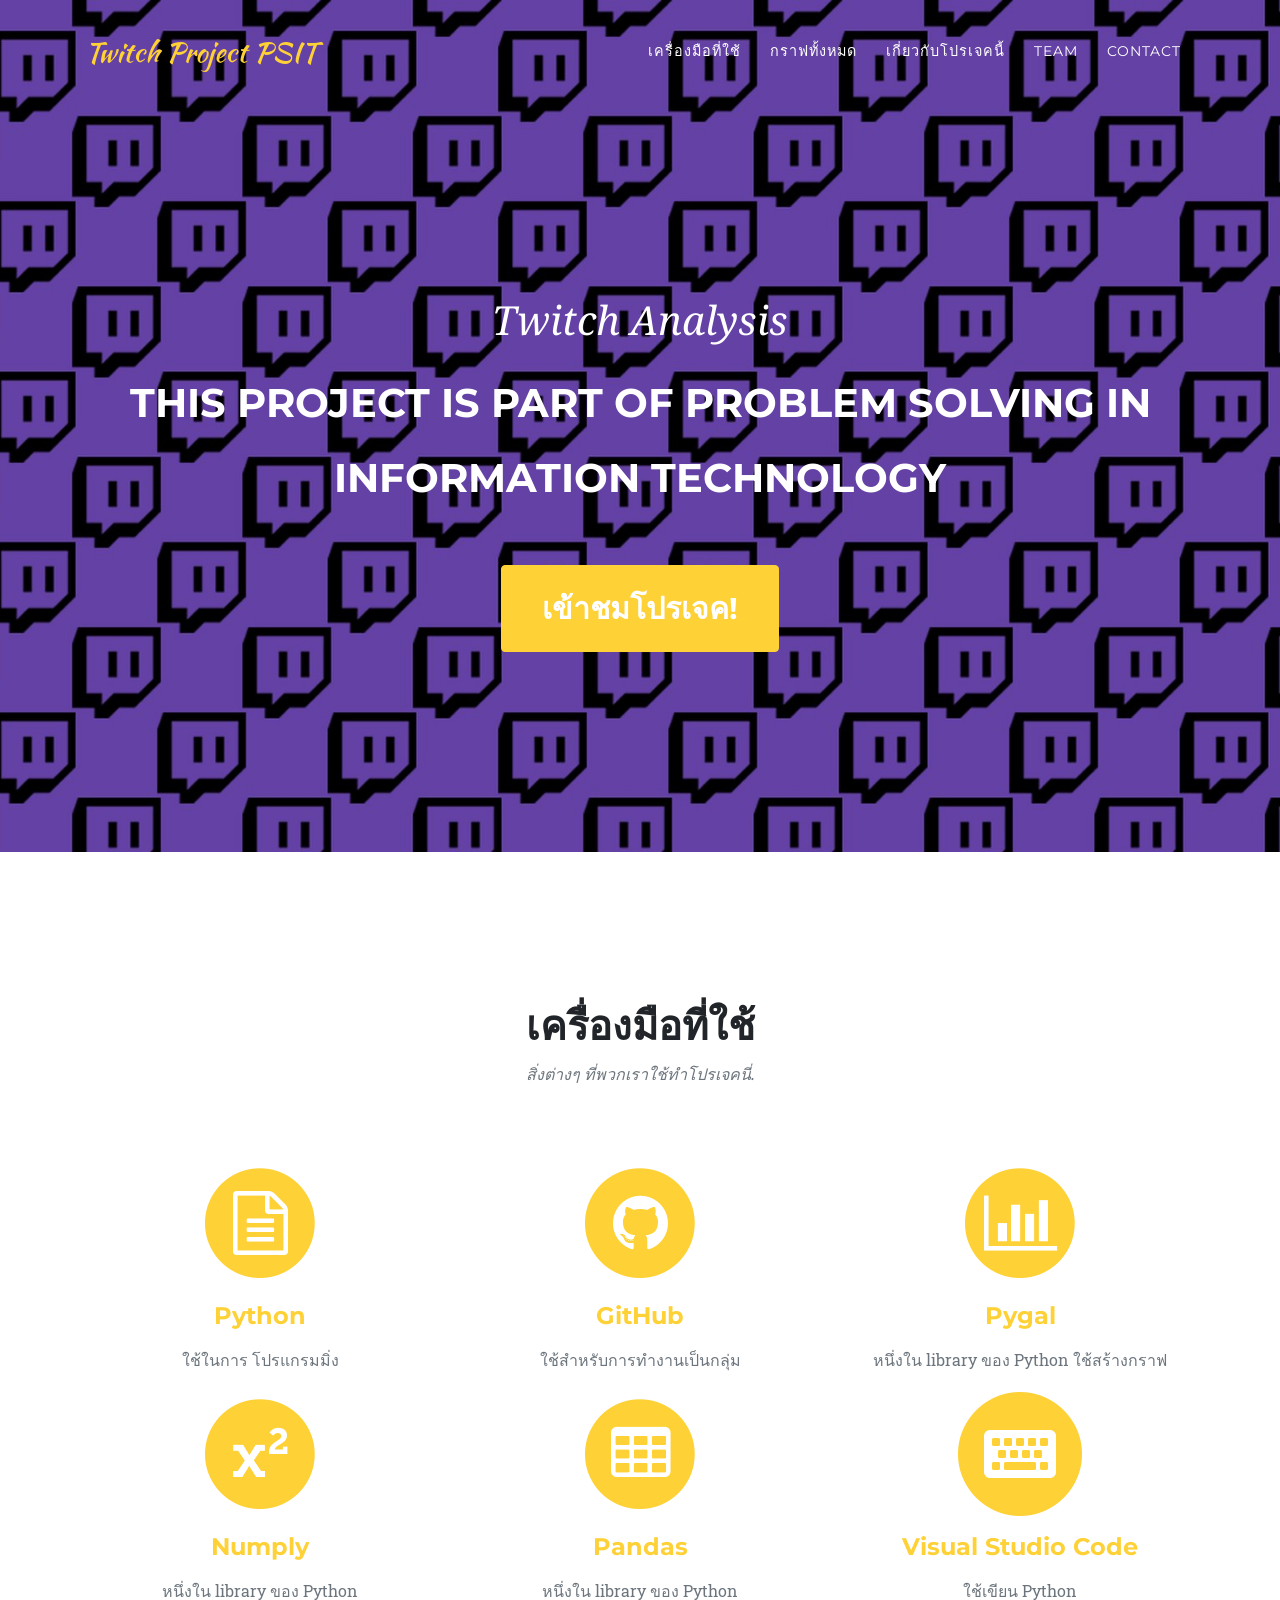
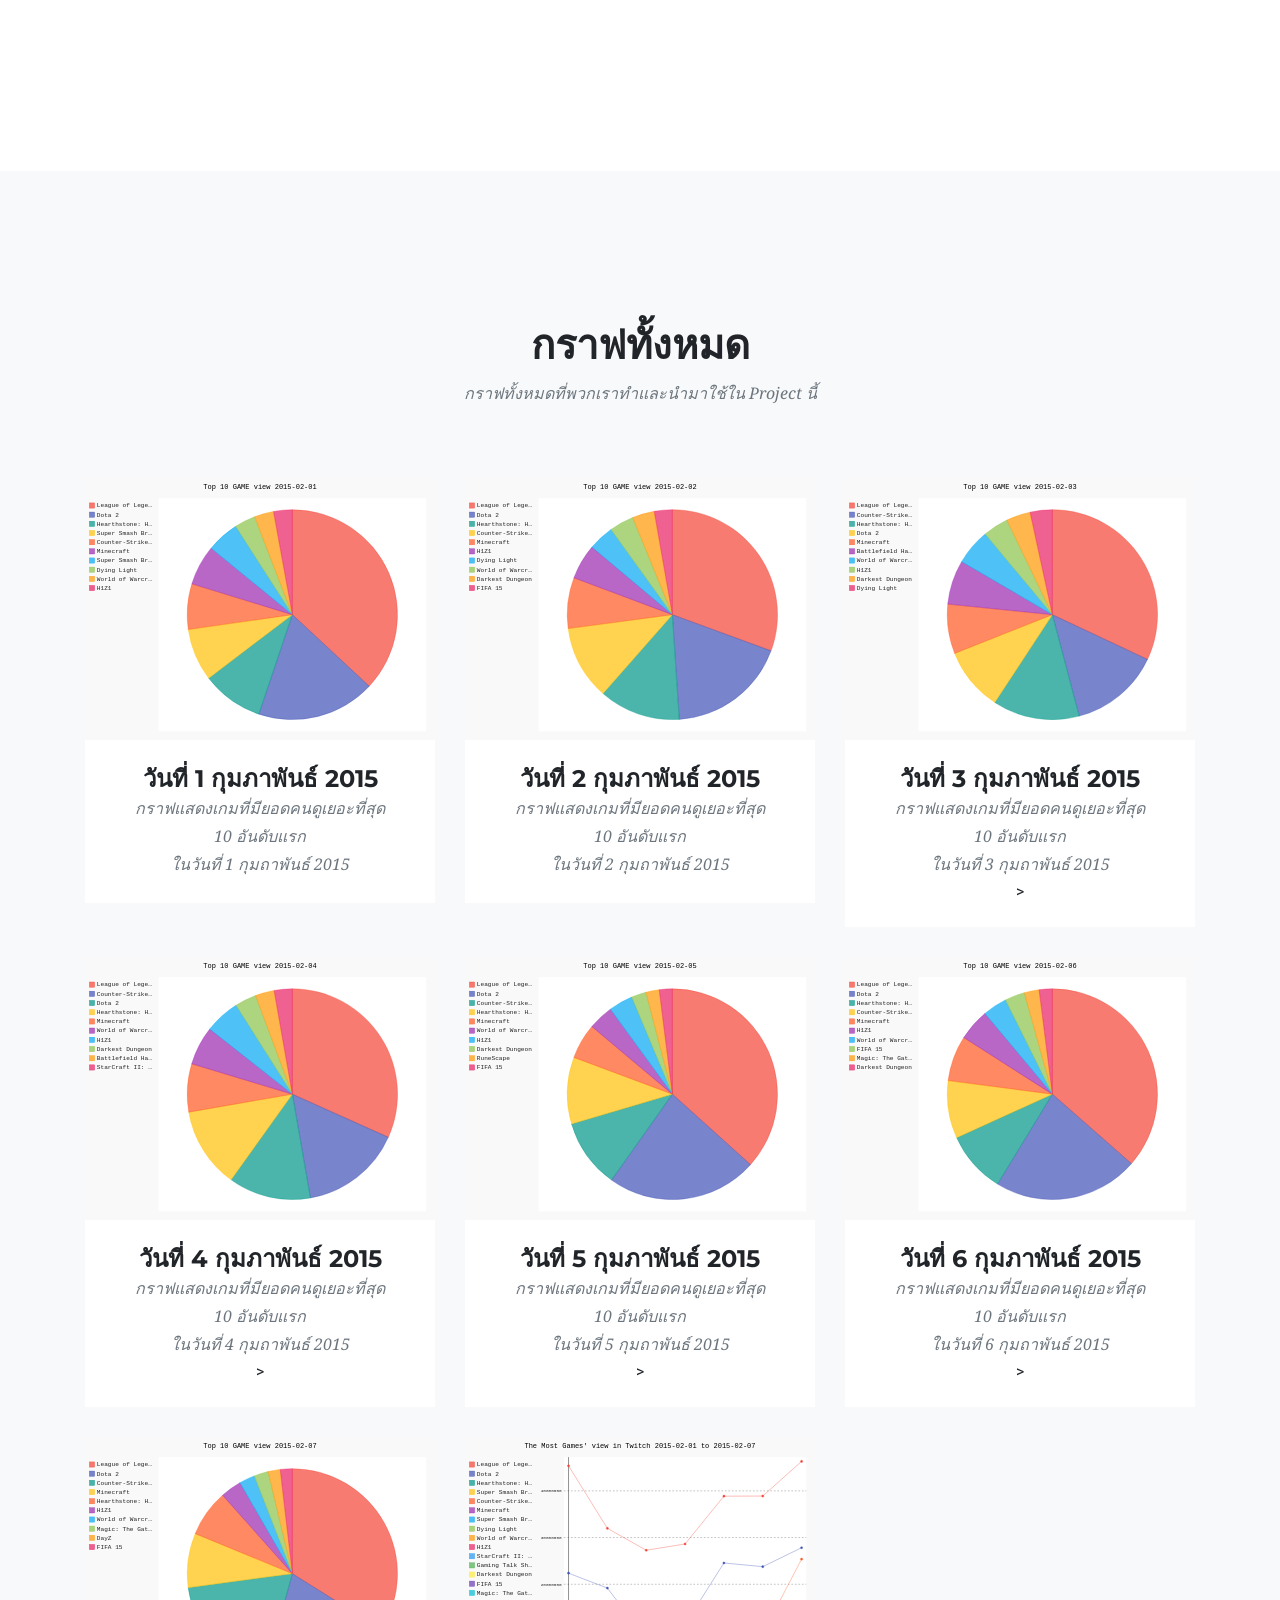
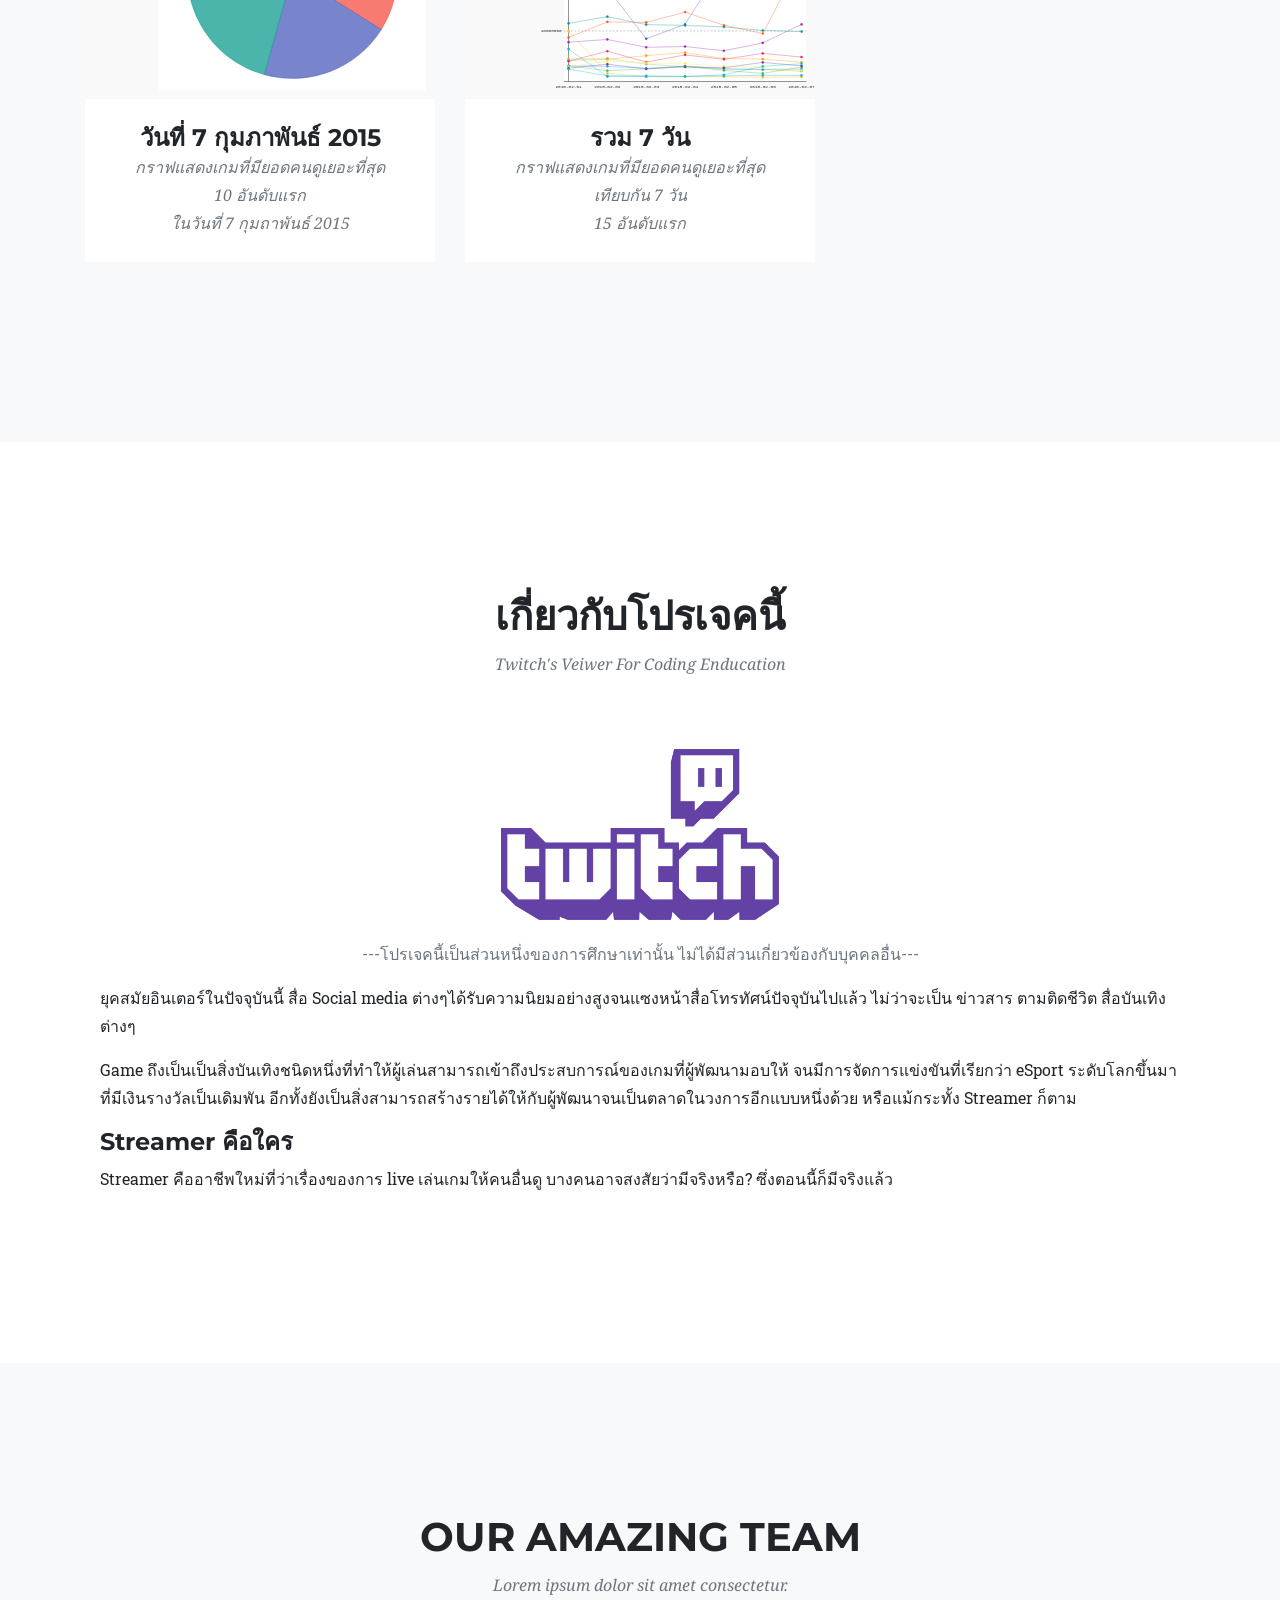
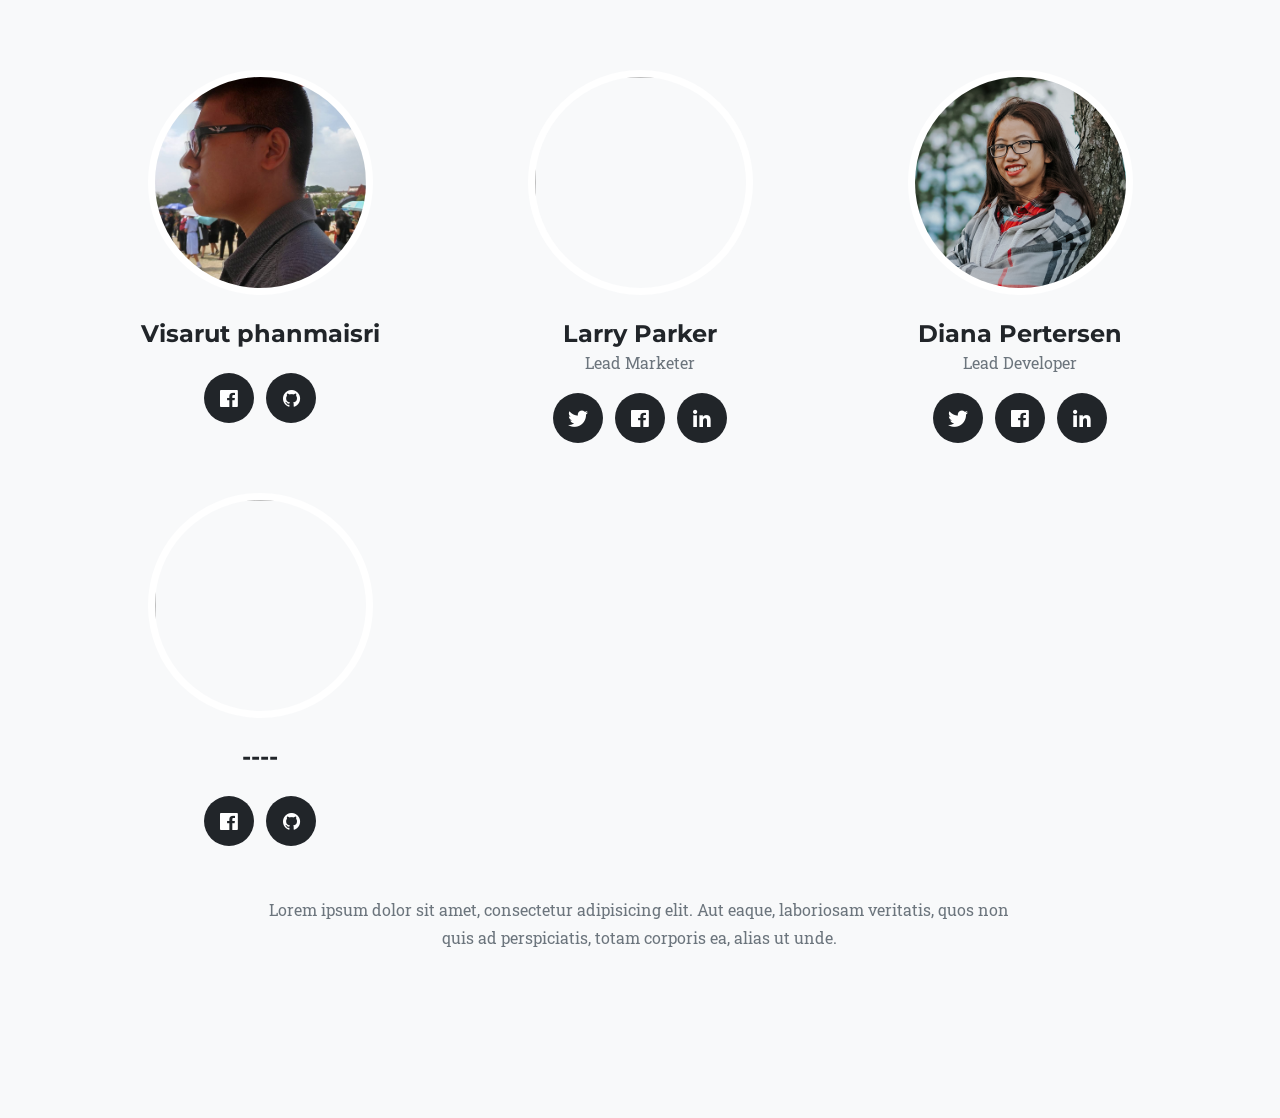
==== commit e46913b1: "edit About" ====
--- a/web_by_nongkorn/index.html
+++ b/web_by_nongkorn/index.html
@@ -45,7 +45,7 @@
               <a class="nav-link js-scroll-trigger" href="#portfolio">กราฟทั้งหมด</a>
             </li>
             <li class="nav-item">
-              <a class="nav-link js-scroll-trigger" href="#about">About</a>
+              <a class="nav-link js-scroll-trigger" href="#about">เกี่ยวกับโปรเจคนี้</a>
             </li>
             <li class="nav-item">
               <a class="nav-link js-scroll-trigger" href="#team">Team</a>
@@ -296,77 +296,21 @@
       <div class="container">
         <div class="row">
           <div class="col-lg-12 text-center">
-            <h2 class="section-heading text-uppercase">About</h2>
-            <h3 class="section-subheading text-muted">Lorem ipsum dolor sit amet consectetur.</h3>
+            <h2 class="section-heading text-uppercase">เกี่ยวกับโปรเจคนี้</h2>
+            <h3 class="section-subheading text-muted">Twitch's Veiwer For Coding Enducation</h3>
           </div>
         </div>
         <div class="row">
           <div class="col-lg-12">
-            <ul class="timeline">
-              <li>
-                <div class="timeline-image">
-                  <img class="rounded-circle img-fluid" src="img/about/1.jpg" alt="">
-                </div>
-                <div class="timeline-panel">
-                  <div class="timeline-heading">
-                    <h4>2009-2011</h4>
-                    <h4 class="subheading">Our Humble Beginnings</h4>
-                  </div>
-                  <div class="timeline-body">
-                    <p class="text-muted">Lorem ipsum dolor sit amet, consectetur adipisicing elit. Sunt ut voluptatum eius sapiente, totam reiciendis temporibus qui quibusdam, recusandae sit vero unde, sed, incidunt et ea quo dolore laudantium consectetur!</p>
-                  </div>
-                </div>
-              </li>
-              <li class="timeline-inverted">
-                <div class="timeline-image">
-                  <img class="rounded-circle img-fluid" src="img/about/2.jpg" alt="">
-                </div>
-                <div class="timeline-panel">
-                  <div class="timeline-heading">
-                    <h4>March 2011</h4>
-                    <h4 class="subheading">An Agency is Born</h4>
-                  </div>
-                  <div class="timeline-body">
-                    <p class="text-muted">Lorem ipsum dolor sit amet, consectetur adipisicing elit. Sunt ut voluptatum eius sapiente, totam reiciendis temporibus qui quibusdam, recusandae sit vero unde, sed, incidunt et ea quo dolore laudantium consectetur!</p>
-                  </div>
-                </div>
-              </li>
-              <li>
-                <div class="timeline-image">
-                  <img class="rounded-circle img-fluid" src="img/about/3.jpg" alt="">
-                </div>
-                <div class="timeline-panel">
-                  <div class="timeline-heading">
-                    <h4>December 2012</h4>
-                    <h4 class="subheading">Transition to Full Service</h4>
-                  </div>
-                  <div class="timeline-body">
-                    <p class="text-muted">Lorem ipsum dolor sit amet, consectetur adipisicing elit. Sunt ut voluptatum eius sapiente, totam reiciendis temporibus qui quibusdam, recusandae sit vero unde, sed, incidunt et ea quo dolore laudantium consectetur!</p>
-                  </div>
-                </div>
-              </li>
-              <li class="timeline-inverted">
-                <div class="timeline-image">
-                  <img class="rounded-circle img-fluid" src="img/about/4.jpg" alt="">
-                </div>
-                <div class="timeline-panel">
-                  <div class="timeline-heading">
-                    <h4>July 2014</h4>
-                    <h4 class="subheading">Phase Two Expansion</h4>
-                  </div>
-                  <div class="timeline-body">
-                    <p class="text-muted">Lorem ipsum dolor sit amet, consectetur adipisicing elit. Sunt ut voluptatum eius sapiente, totam reiciendis temporibus qui quibusdam, recusandae sit vero unde, sed, incidunt et ea quo dolore laudantium consectetur!</p>
-                  </div>
-                </div>
-              </li>
-              <li class="timeline-inverted">
-                <div class="timeline-image">
-                  <h4>Be Part
-                    <br>Of Our
-                    <br>Story!</h4>
-                </div>
-              </li>
-            </ul>
+            <img src="img\about\logo_twitch.png" style="width: 25%;display: block;margin: 0 auto;">
+            <div style="margin:20px 15px">
+              <p class="text-center text-muted">---โปรเจคนี้เป็นส่วนหนึ่งของการศึกษาเท่านั้น ไม่ได้มีส่วนเกี่ยวข้องกับบุคคลอื่น---</p>
+              <p>ยุคสมัยอินเตอร์ในปัจจุบันนี้ สื่อ Social media ต่างๆได้รับความนิยมอย่างสูงจนแซงหน้าสื่อโทรทัศน์ปัจจุบันไปแล้ว ไม่ว่าจะเป็น ข่าวสาร ตามติดชีวิต สื่อบันเทิงต่างๆ</p>
+              <p>Game ถึงเป็นเป็นสิ่งบันเทิงชนิดหนึ่งที่ทำให้ผู้เล่นสามารถเข้าถึงประสบการณ์ของเกมที่ผู้พัฒนามอบให้ จนมีการจัดการแข่งขันที่เรียกว่า eSport 
+                ระดับโลกขึ้นมาที่มีเงินรางวัลเป็นเดิมพัน อีกทั้งยังเป็นสิ่งสามารถสร้างรายได้ให้กับผู้พัฒนาจนเป็นตลาดในวงการอีกแบบหนึ่งด้วย หรือแม้กระทั้ง Streamer ก็ตาม</p>
+              <h4>Streamer คือใคร</h4>
+              <p>Streamer คืออาชีพใหม่ที่ว่าเรื่องของการ live เล่นเกมให้คนอื่นดู บางคนอาจสงสัยว่ามีจริงหรือ? ซึ่งตอนนี้ก็มีจริงแล้ว</p>
+            </div>
           </div>
         </div>
       </div>
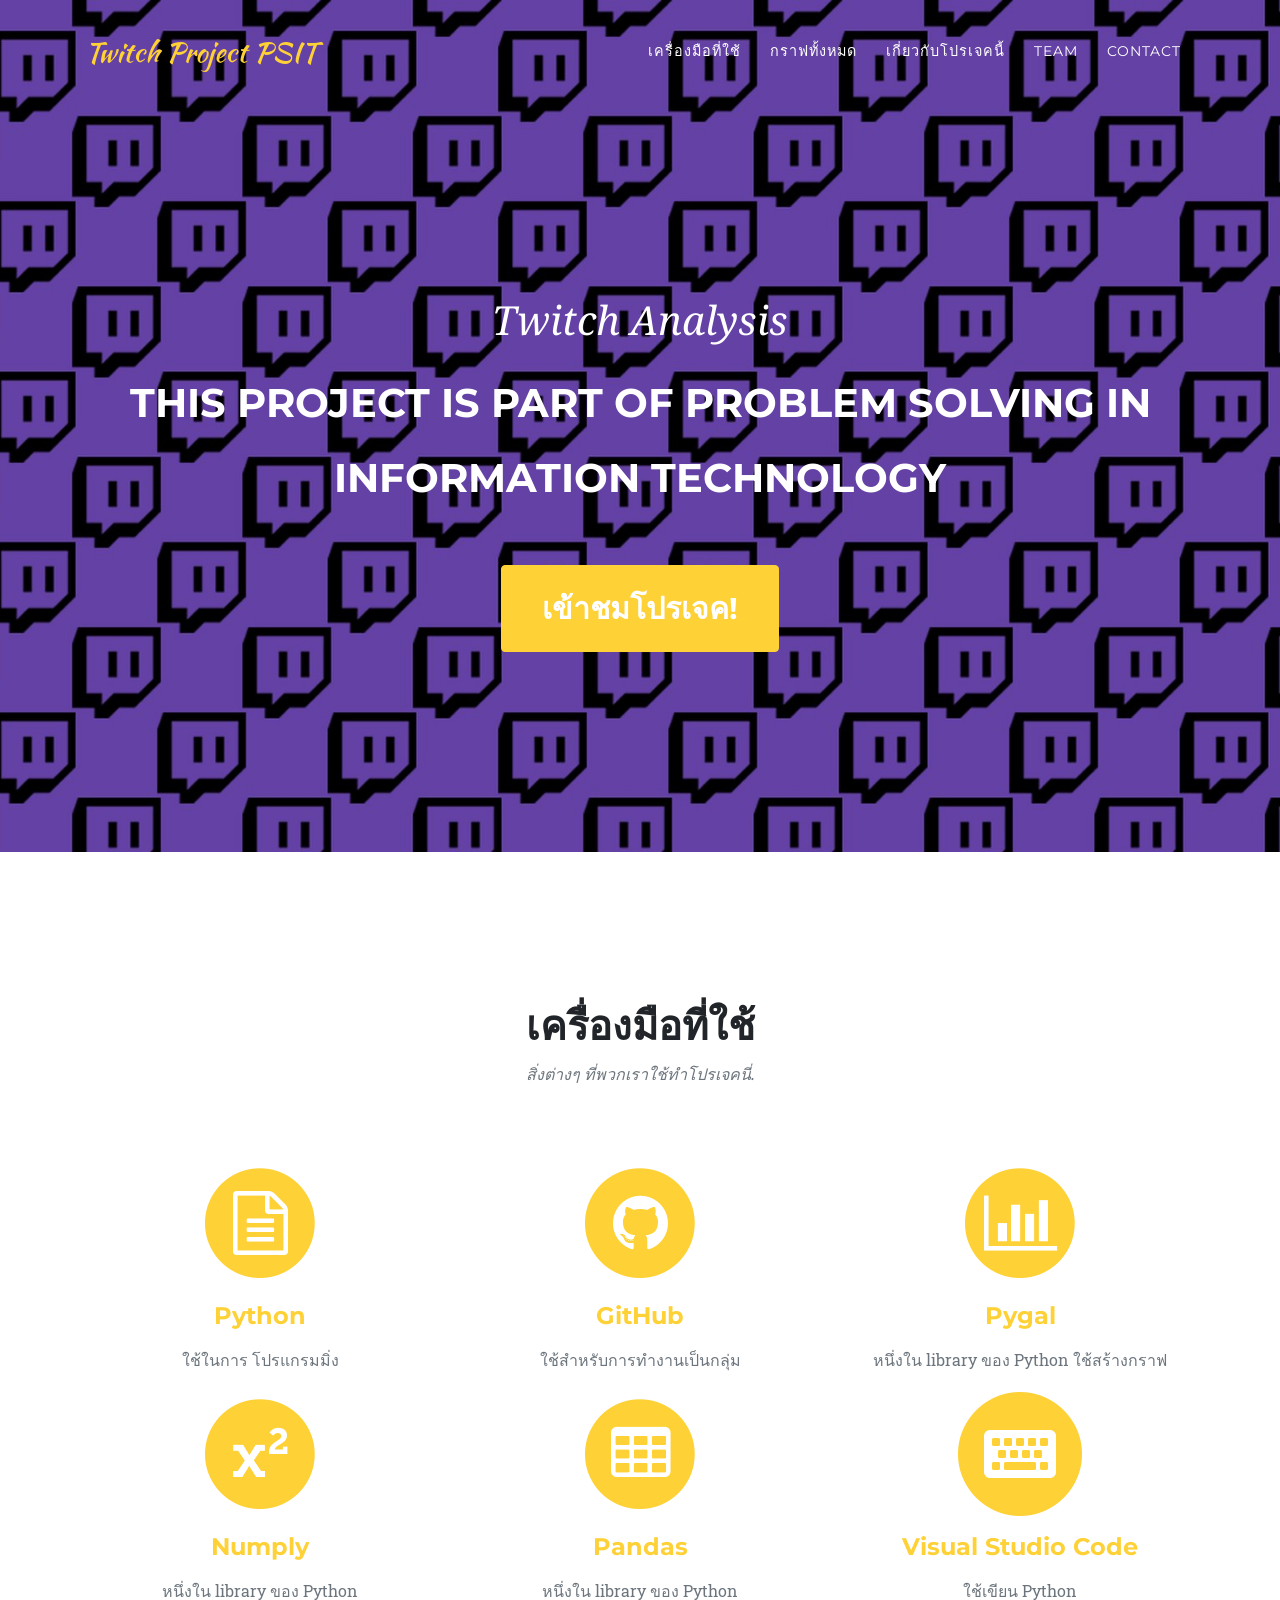
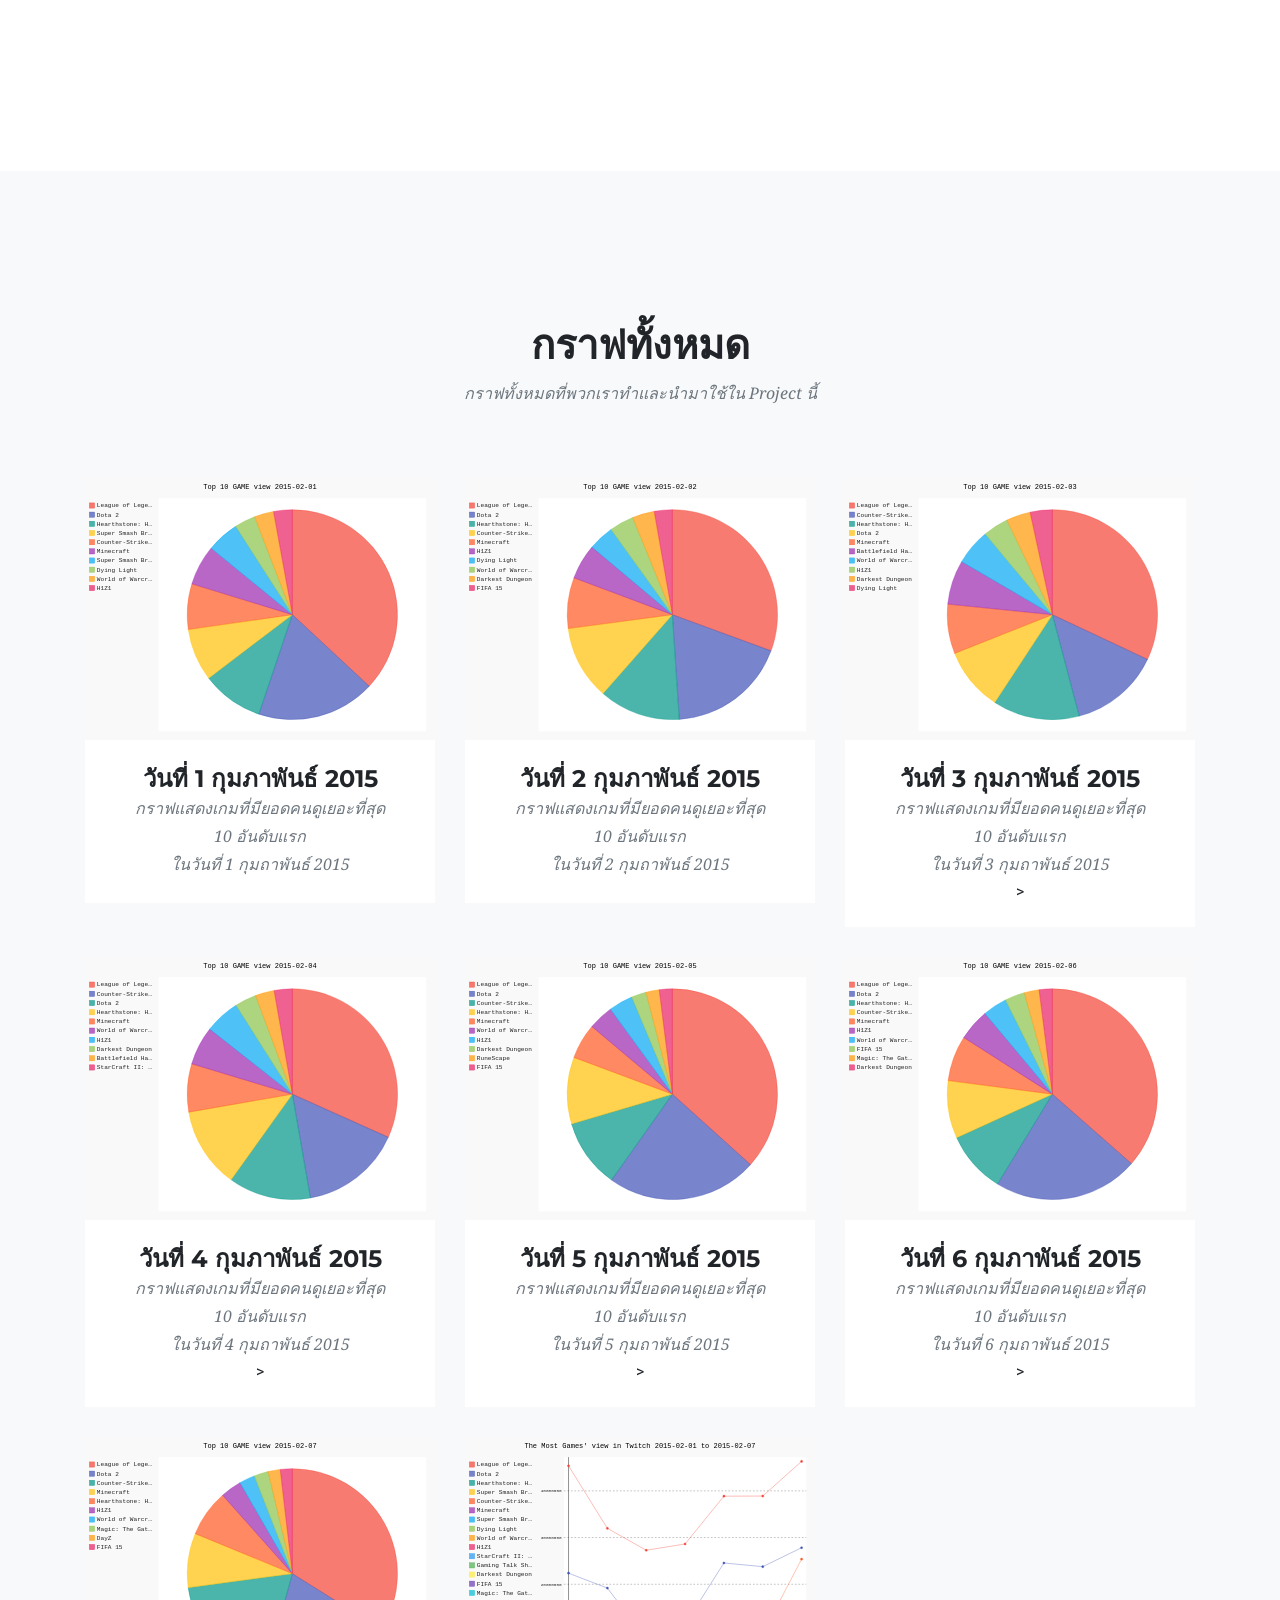
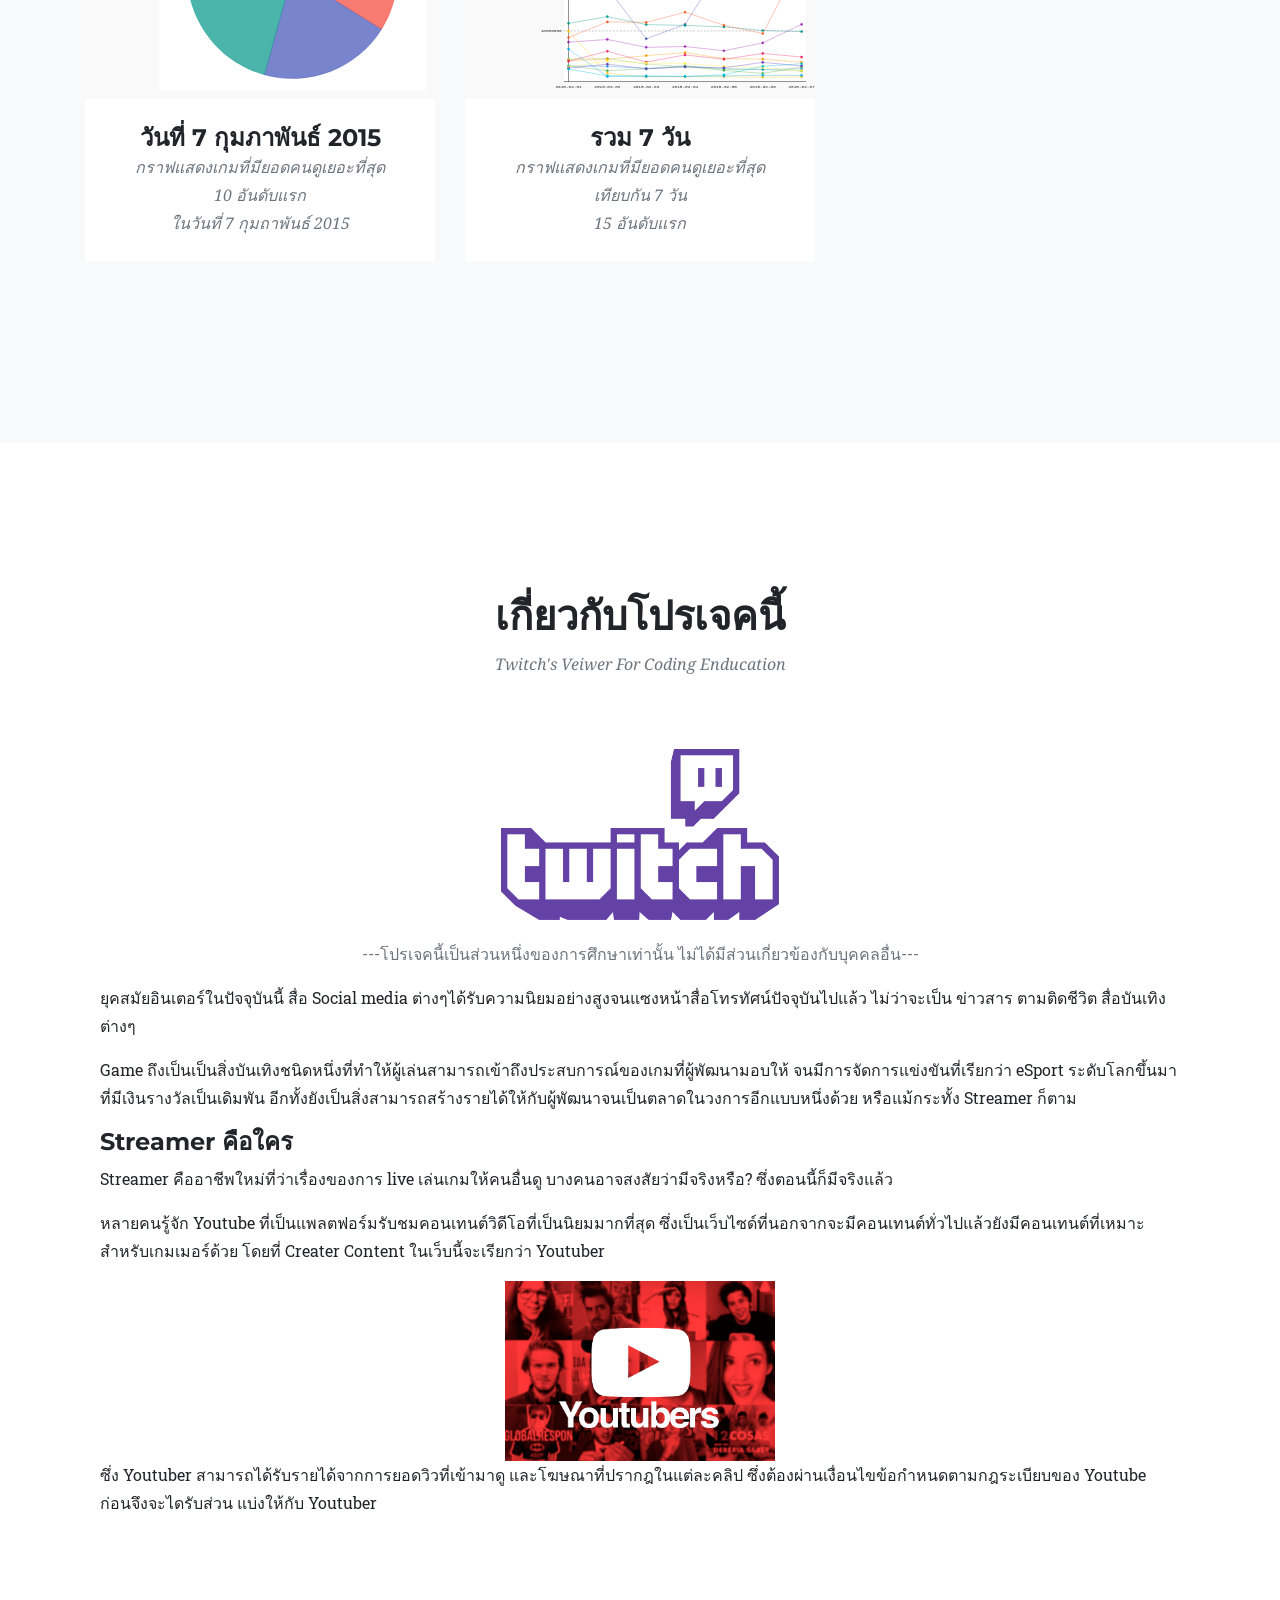
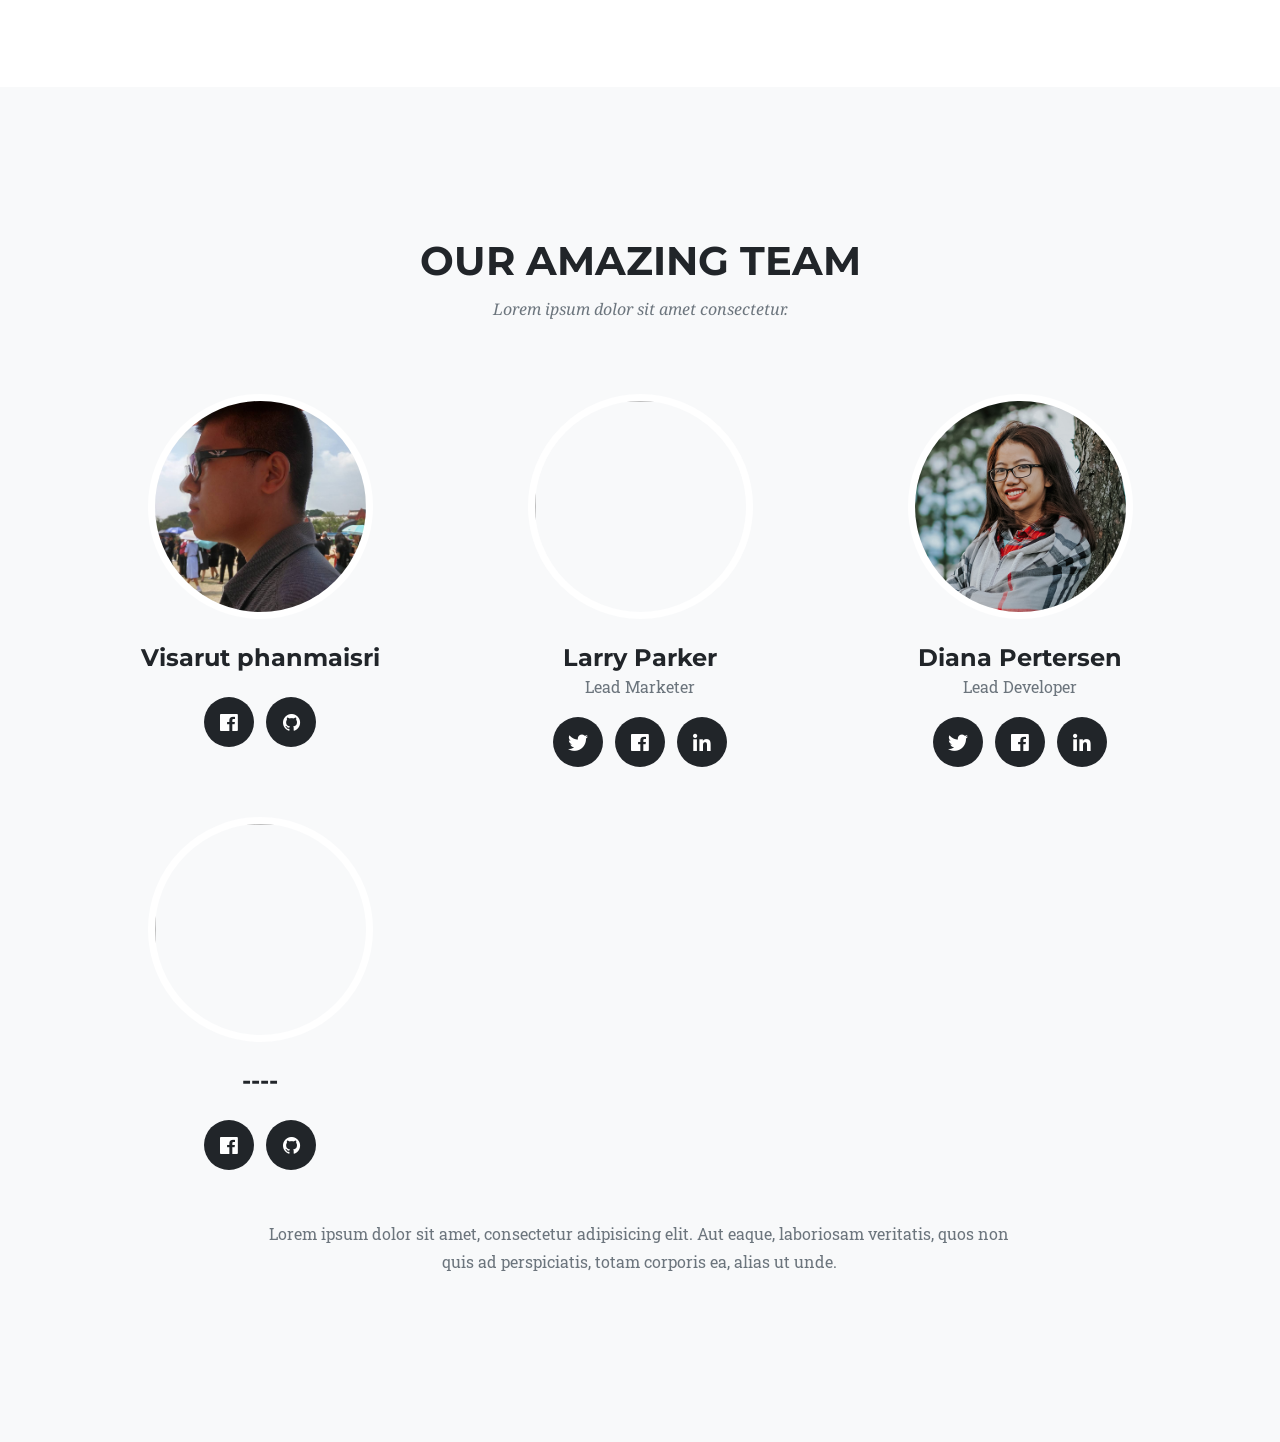
==== commit f349537e: "update about" ====
--- a/web_by_nongkorn/index.html
+++ b/web_by_nongkorn/index.html
@@ -302,7 +302,7 @@
         </div>
         <div class="row">
           <div class="col-lg-12">
-            <img src="img\about\logo_twitch.png" style="width: 25%;display: block;margin: 0 auto;">
+            <img src="img\about\logo_twitch.png" style="width: 25%;display: block;margin: 0 auto;"/>
             <div style="margin:20px 15px">
               <p class="text-center text-muted">---โปรเจคนี้เป็นส่วนหนึ่งของการศึกษาเท่านั้น ไม่ได้มีส่วนเกี่ยวข้องกับบุคคลอื่น---</p>
               <p>ยุคสมัยอินเตอร์ในปัจจุบันนี้ สื่อ Social media ต่างๆได้รับความนิยมอย่างสูงจนแซงหน้าสื่อโทรทัศน์ปัจจุบันไปแล้ว ไม่ว่าจะเป็น ข่าวสาร ตามติดชีวิต สื่อบันเทิงต่างๆ</p>
@@ -310,6 +310,13 @@
                 ระดับโลกขึ้นมาที่มีเงินรางวัลเป็นเดิมพัน อีกทั้งยังเป็นสิ่งสามารถสร้างรายได้ให้กับผู้พัฒนาจนเป็นตลาดในวงการอีกแบบหนึ่งด้วย หรือแม้กระทั้ง Streamer ก็ตาม</p>
               <h4>Streamer คือใคร</h4>
               <p>Streamer คืออาชีพใหม่ที่ว่าเรื่องของการ live เล่นเกมให้คนอื่นดู บางคนอาจสงสัยว่ามีจริงหรือ? ซึ่งตอนนี้ก็มีจริงแล้ว</p>
+              <p>หลายคนรู้จัก Youtube ที่เป็นแพลตฟอร์มรับชมคอนเทนต์วิดีโอที่เป็นนิยมมากที่สุด ซึ่งเป็นเว็บไซด์ที่นอกจากจะมีคอนเทนต์ทั่วไปแล้วยังมีคอนเทนต์ที่เหมาะสำหรับเกมเมอร์ด้วย
+                โดยที่ Creater Content ในเว็บนี้จะเรียกว่า Youtuber
+              </p>
+              <img src="img\about\youtubers.jpg" style="width: 25%;display: block;margin: 0 auto;"/>
+              <p>ซึ่ง Youtuber สามารถได้รับรายได้จากการยอดวิวที่เข้ามาดู และโฆษณาที่ปรากฎในแต่ละคลิป ซึ่งต้องผ่านเงื่อนไขข้อกำหนดตามกฎระเบียบของ Youtube ก่อนจึงจะไดรับส่วน
+                แบ่งให้กับ Youtuber 
+              </p>
             </div>
           </div>
         </div>
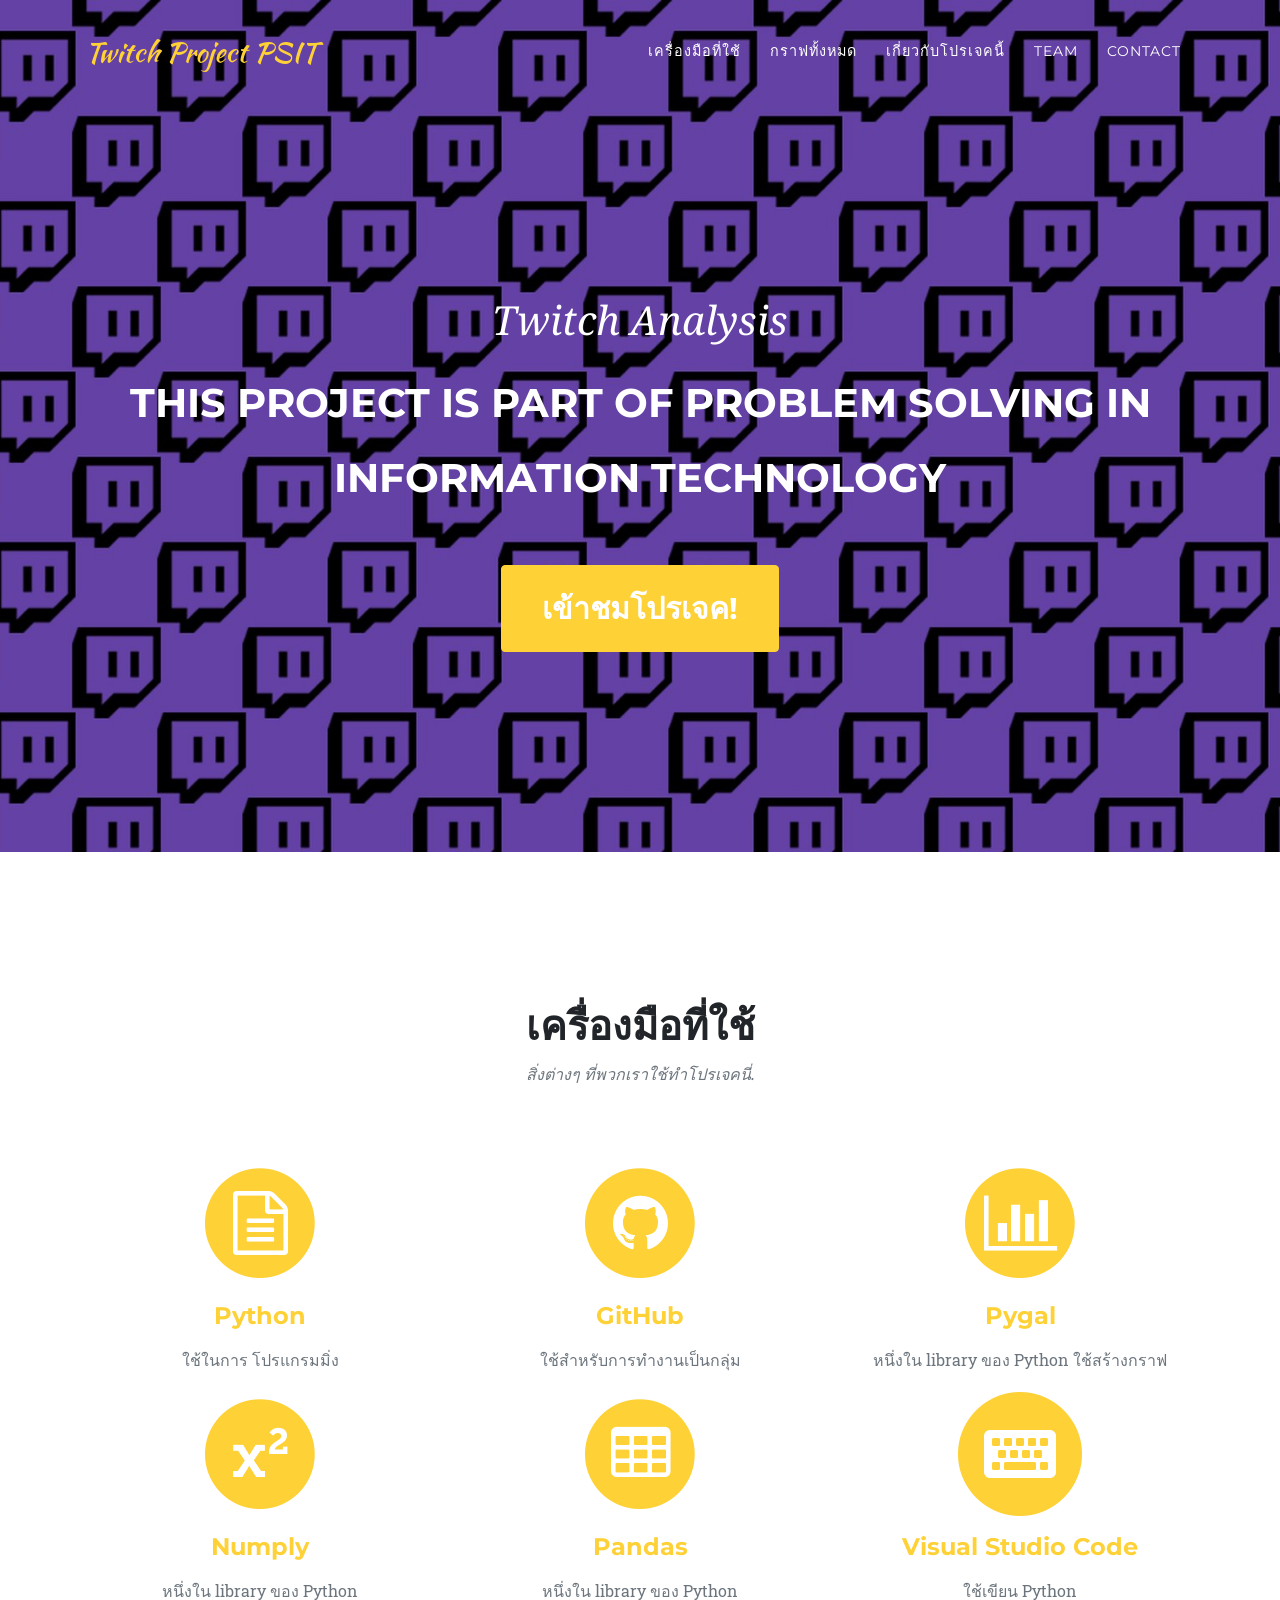
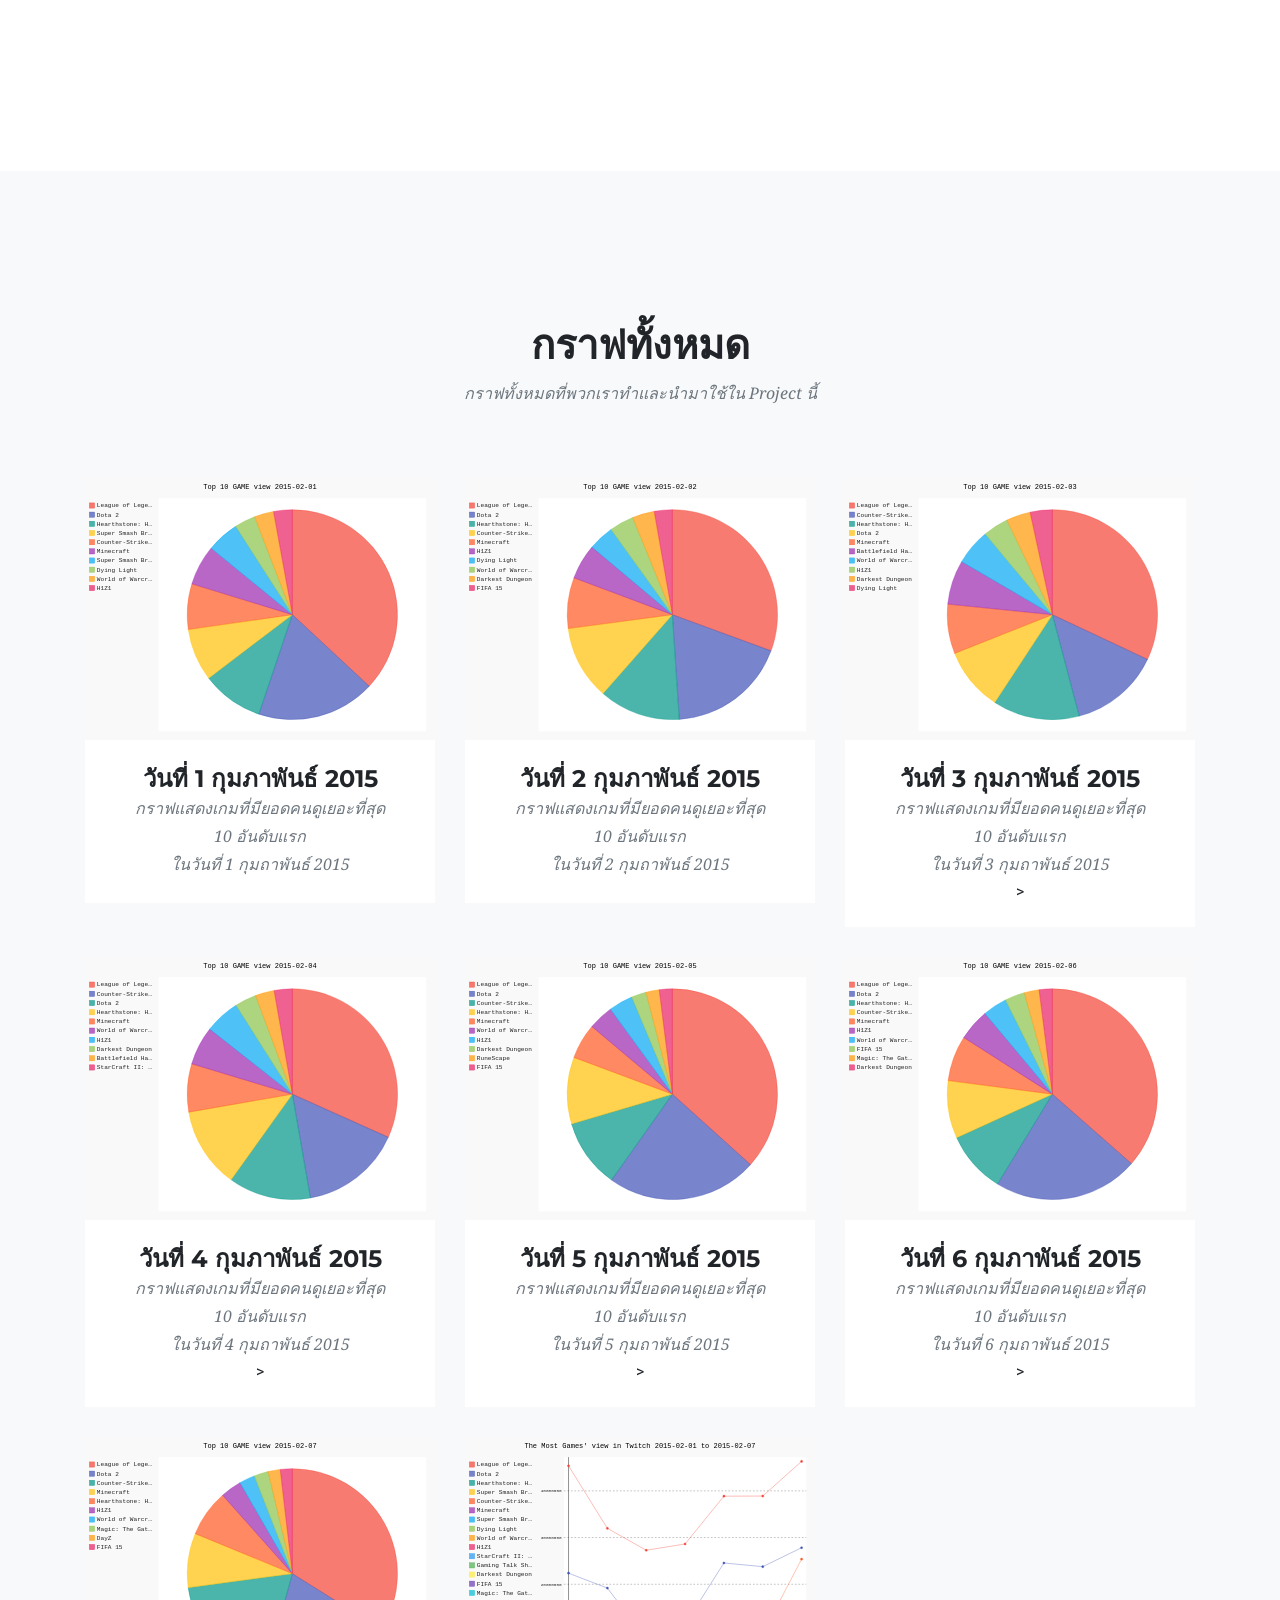
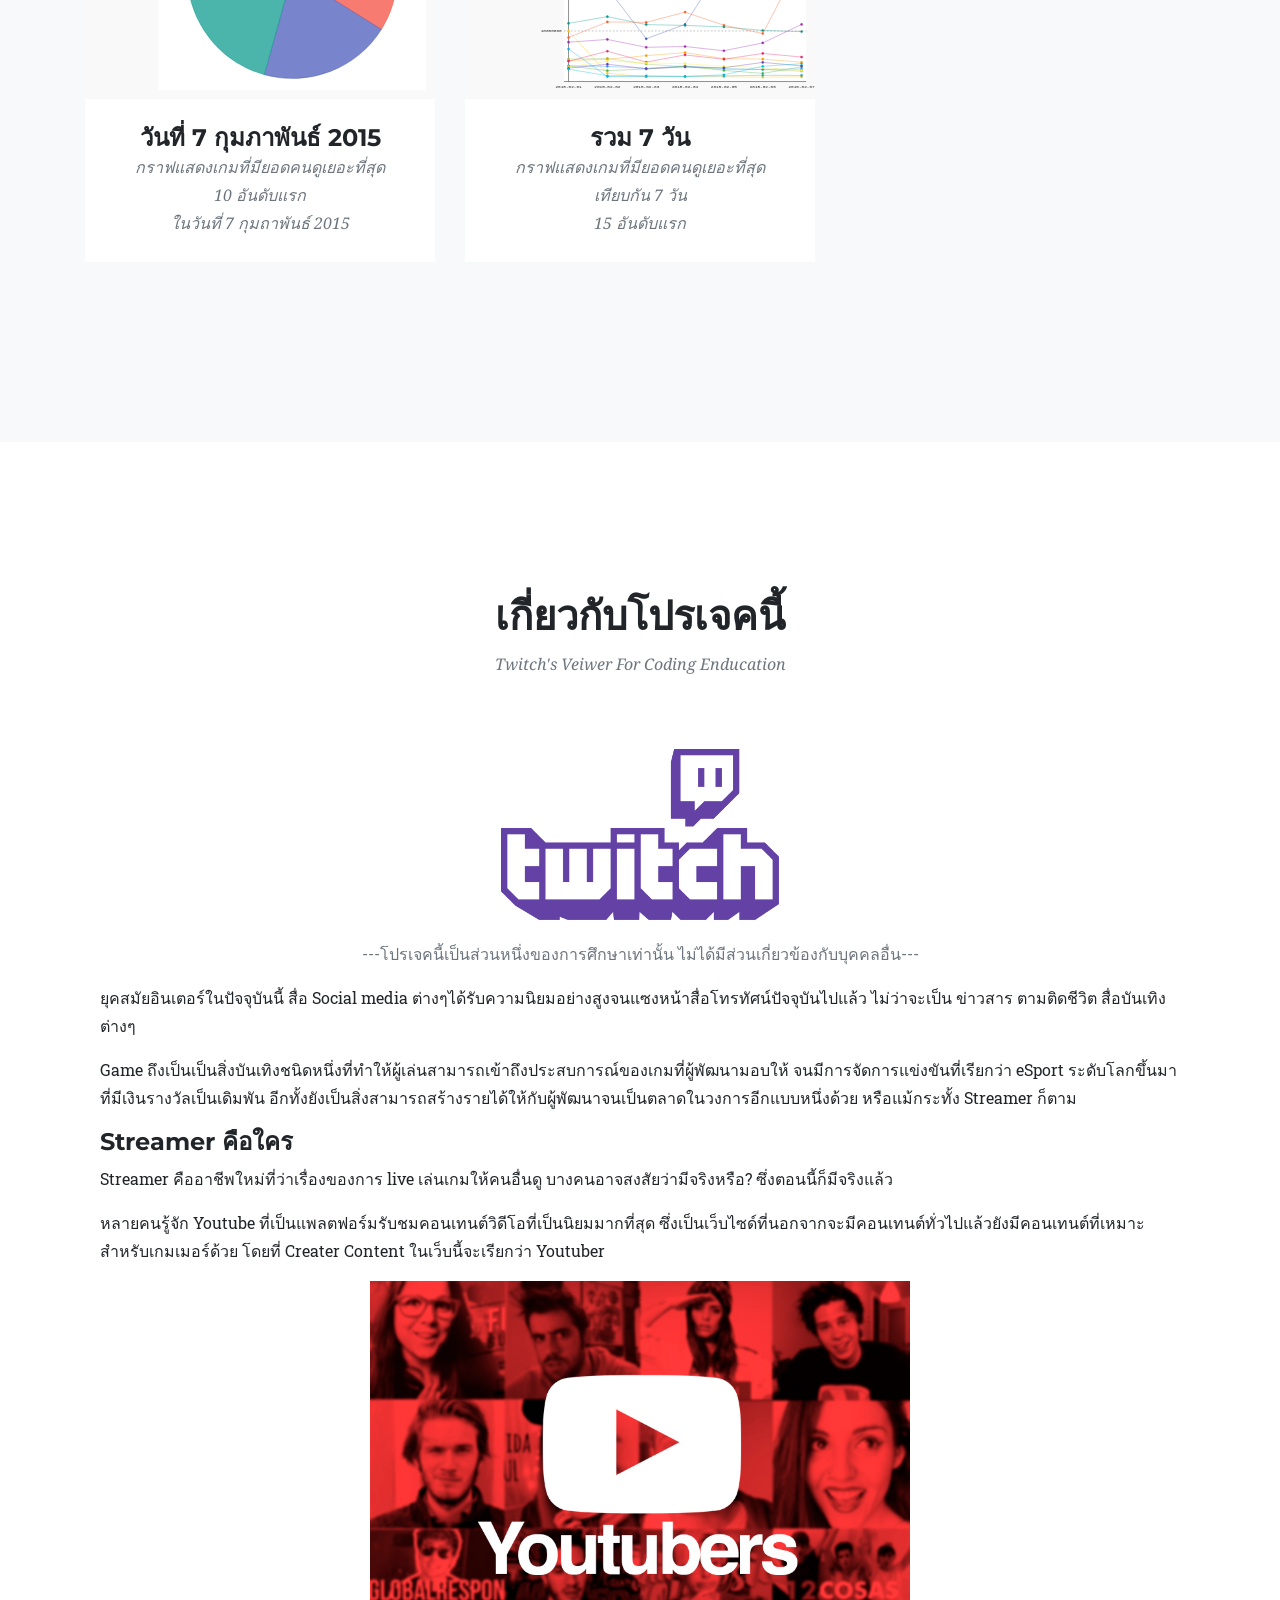
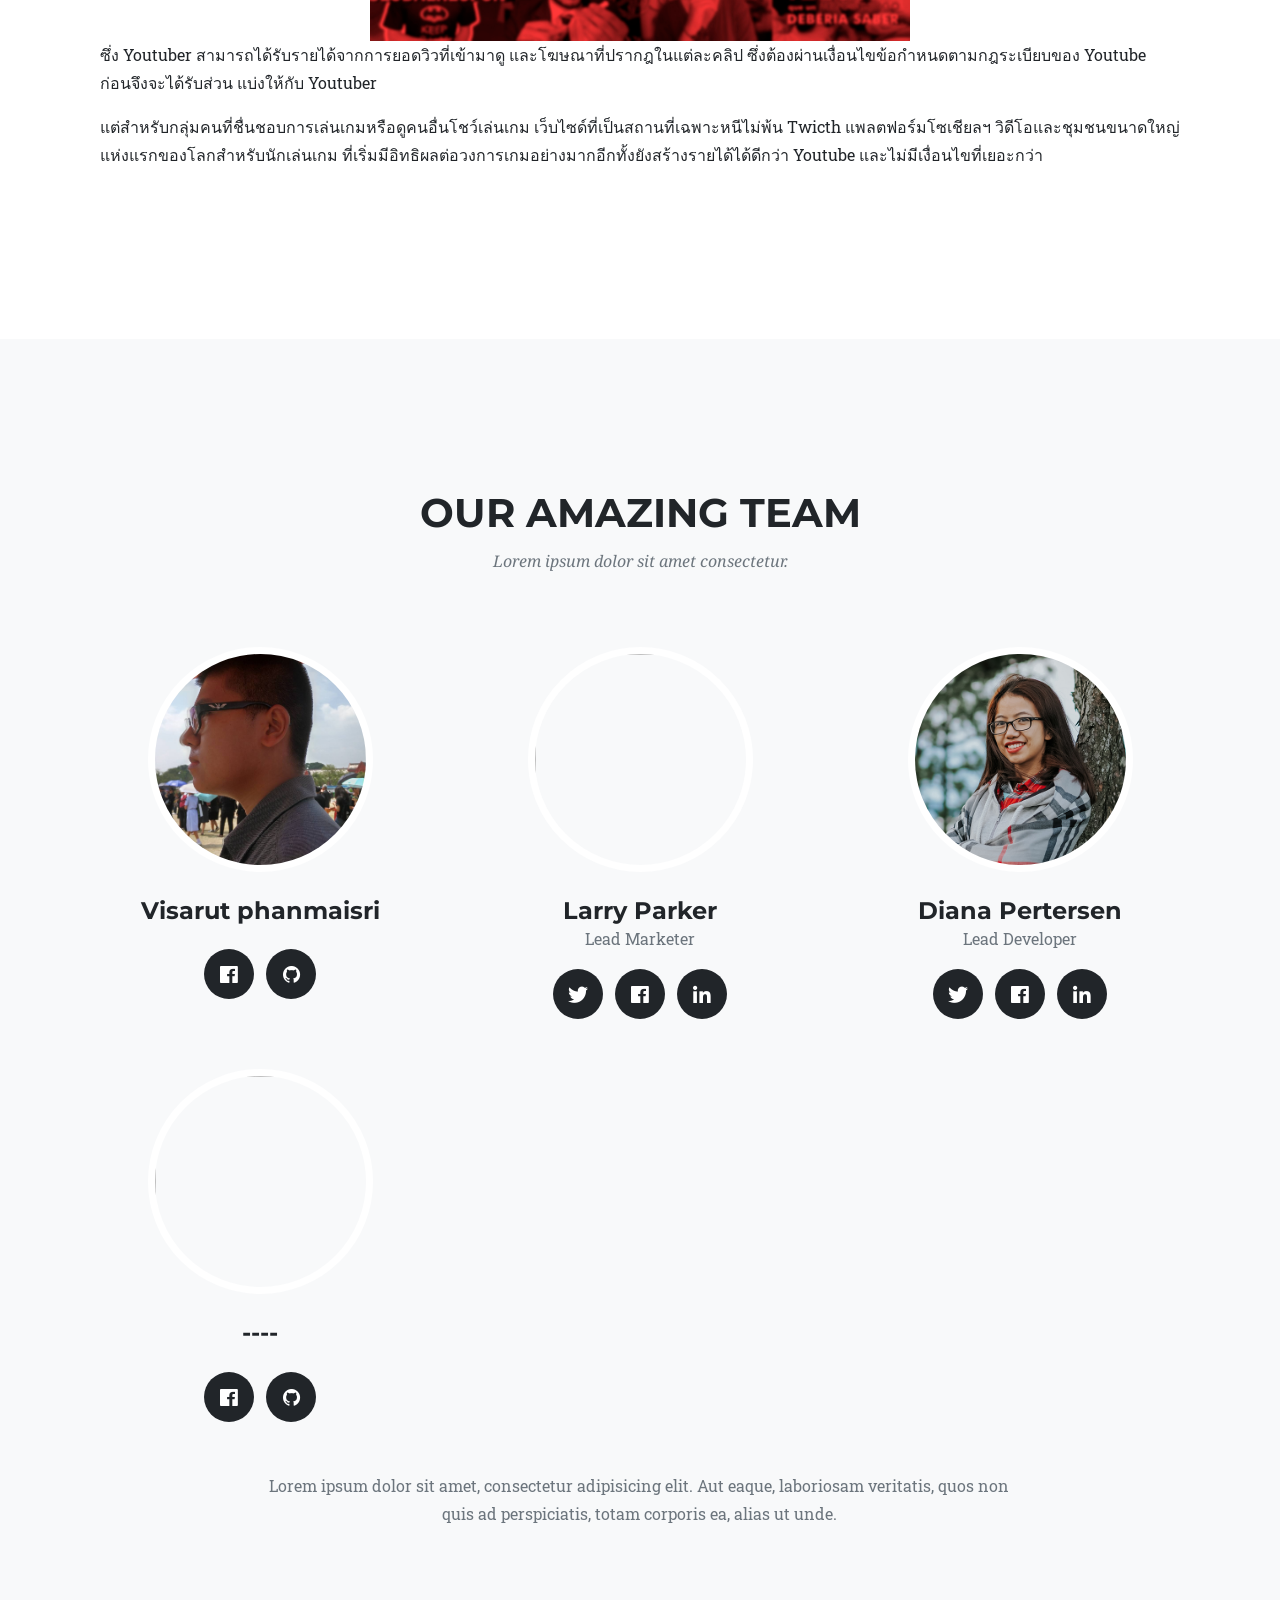
==== commit 738ee870: "update about" ====
--- a/web_by_nongkorn/index.html
+++ b/web_by_nongkorn/index.html
@@ -313,9 +313,12 @@
               <p>หลายคนรู้จัก Youtube ที่เป็นแพลตฟอร์มรับชมคอนเทนต์วิดีโอที่เป็นนิยมมากที่สุด ซึ่งเป็นเว็บไซด์ที่นอกจากจะมีคอนเทนต์ทั่วไปแล้วยังมีคอนเทนต์ที่เหมาะสำหรับเกมเมอร์ด้วย
                 โดยที่ Creater Content ในเว็บนี้จะเรียกว่า Youtuber
               </p>
-              <img src="img\about\youtubers.jpg" style="width: 25%;display: block;margin: 0 auto;"/>
-              <p>ซึ่ง Youtuber สามารถได้รับรายได้จากการยอดวิวที่เข้ามาดู และโฆษณาที่ปรากฎในแต่ละคลิป ซึ่งต้องผ่านเงื่อนไขข้อกำหนดตามกฎระเบียบของ Youtube ก่อนจึงจะไดรับส่วน
-                แบ่งให้กับ Youtuber 
+              <img src="img\about\youtubers.jpg" style="width: 50%;display: block;margin: 0 auto;"/>
+              <p>ซึ่ง Youtuber สามารถได้รับรายได้จากการยอดวิวที่เข้ามาดู และโฆษณาที่ปรากฎในแต่ละคลิป ซึ่งต้องผ่านเงื่อนไขข้อกำหนดตามกฎระเบียบของ Youtube ก่อนจึงจะได้รับส่วน
+                แบ่งให้กับ Youtuber
+              </p>
+              <p>แต่สำหรับกลุ่มคนที่ชื่นชอบการเล่นเกมหรือดูคนอื่นโชว์เล่นเกม เว็บไซด์ที่เป็นสถานที่เฉพาะหนีไม่พ้น Twicth แพลตฟอร์มโซเชียลฯ วิดีโอและชุมชนขนาดใหญ่แห่งแรกของโลกสำหรับนักเล่นเกม
+                ที่เริ่มมีอิทธิผลต่อวงการเกมอย่างมากอีกทั้งยังสร้างรายได้ได้ดีกว่า Youtube และไม่มีเงื่อนไขที่เยอะกว่า
               </p>
             </div>
           </div>
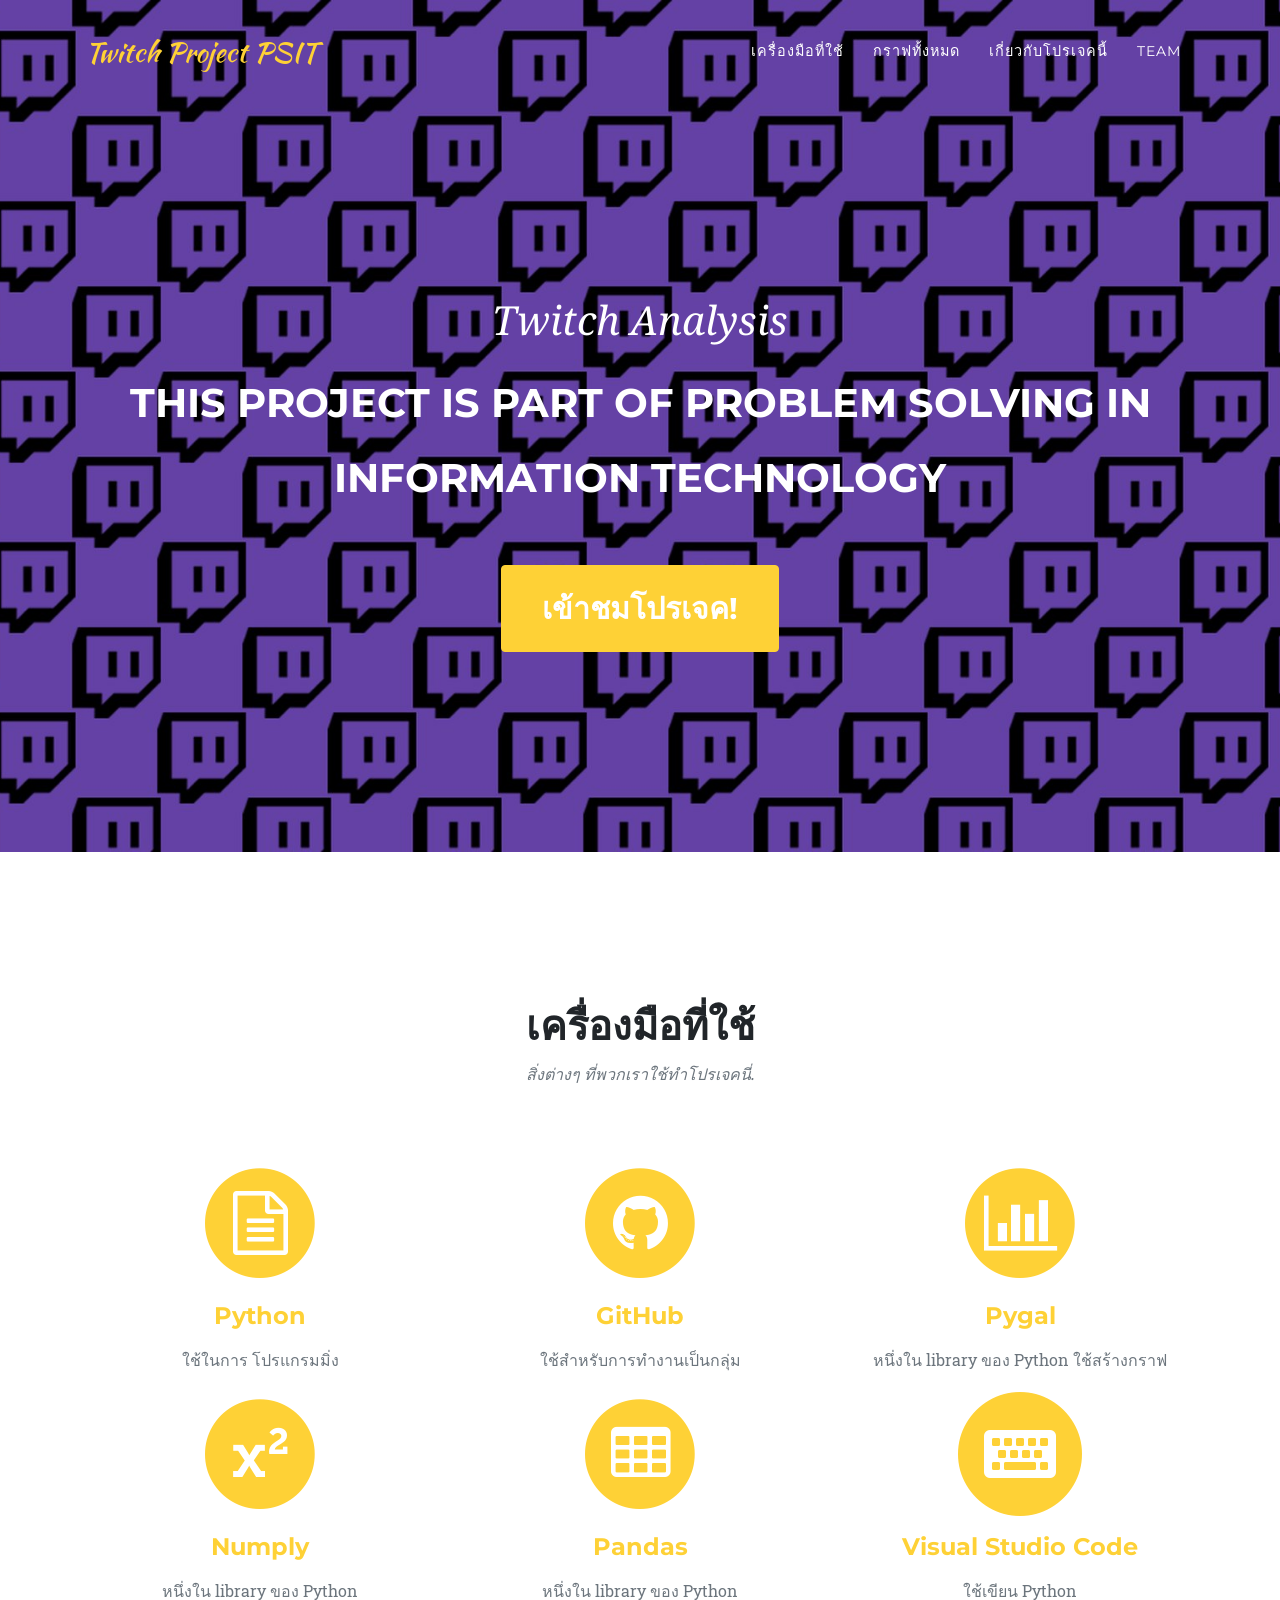
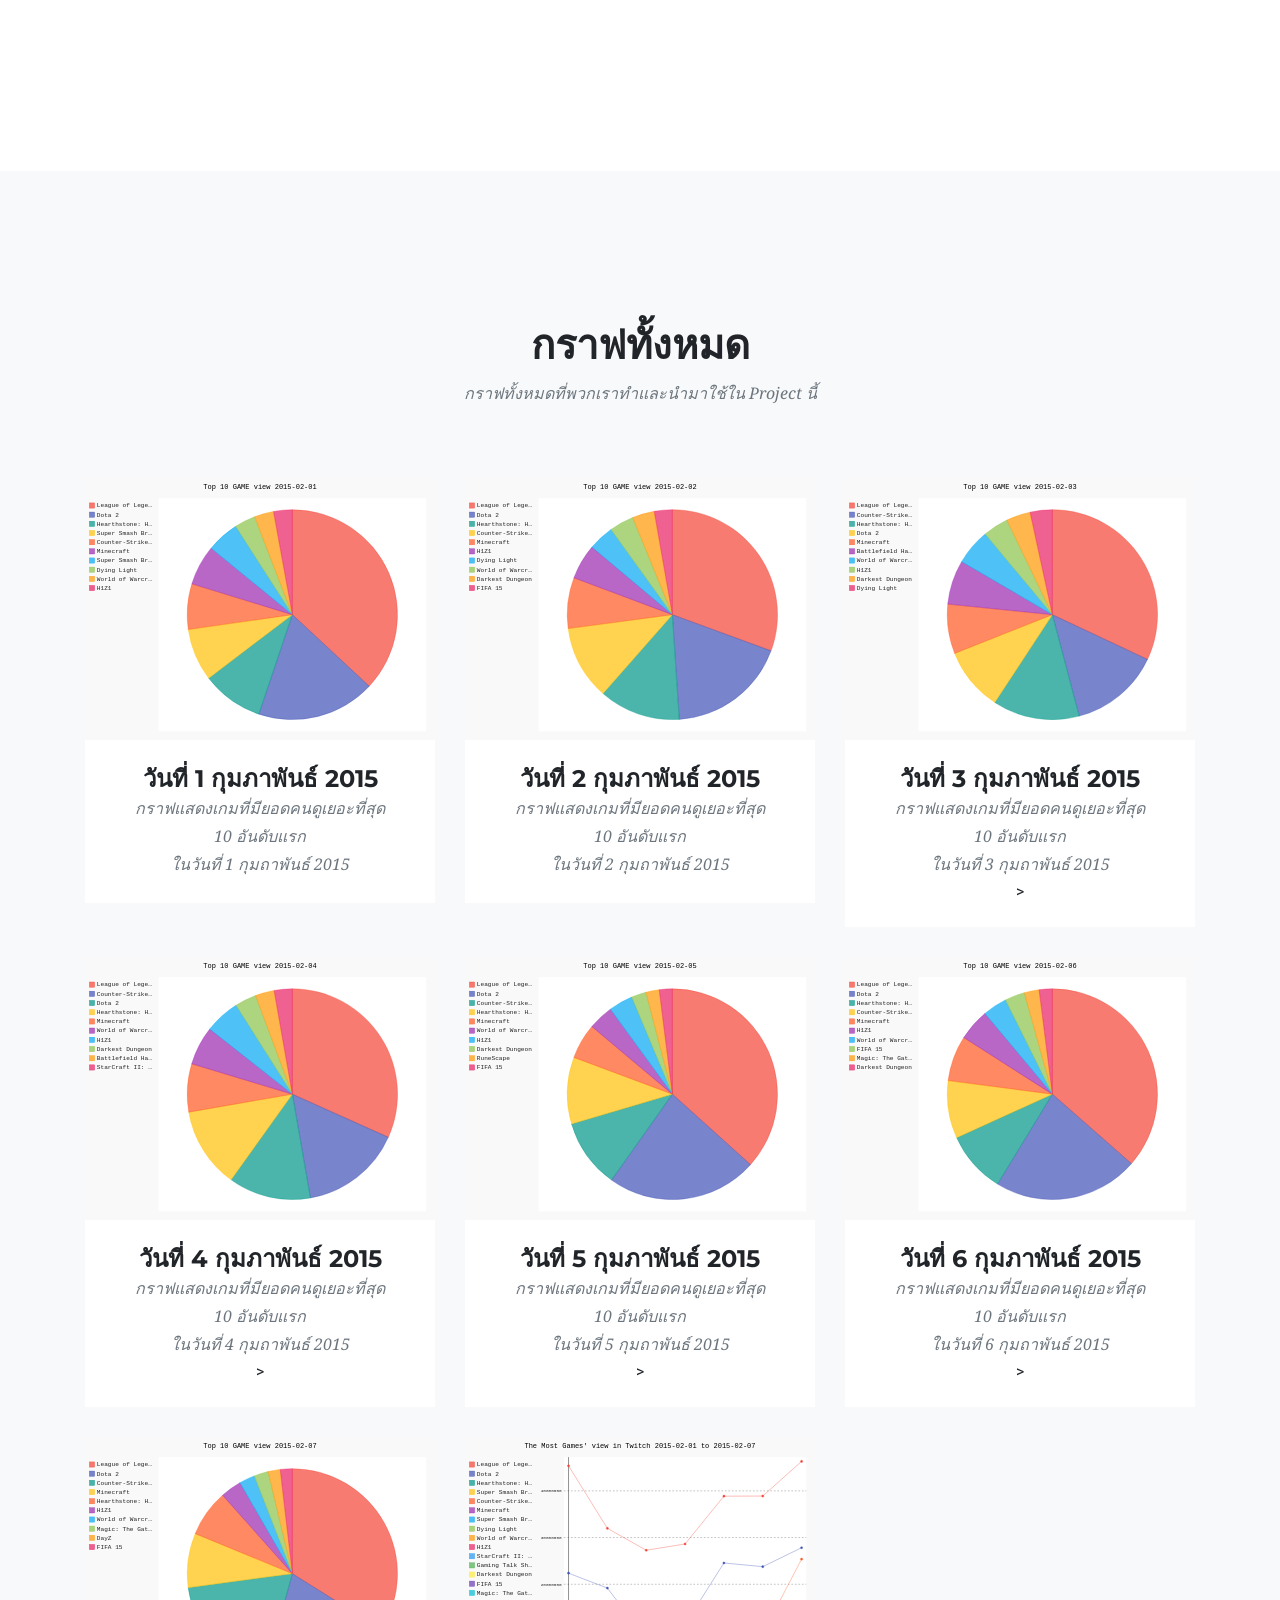
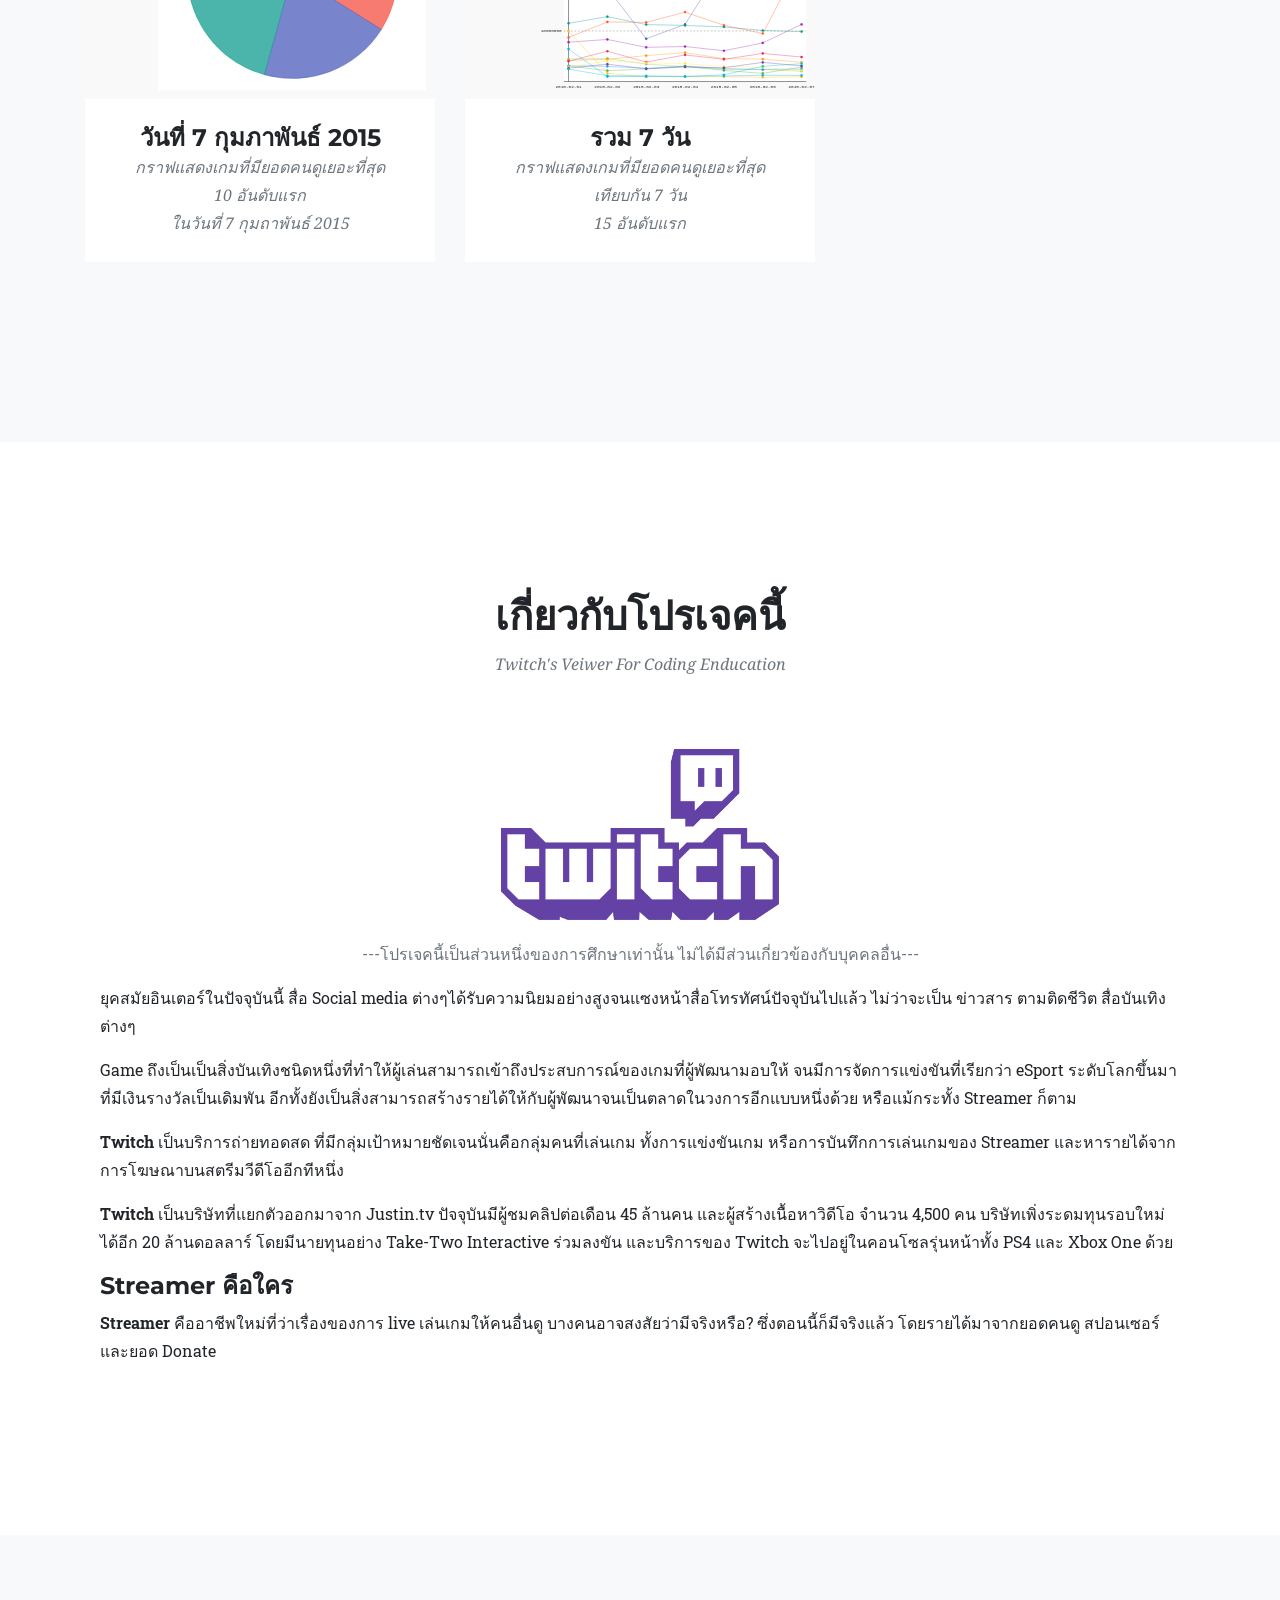
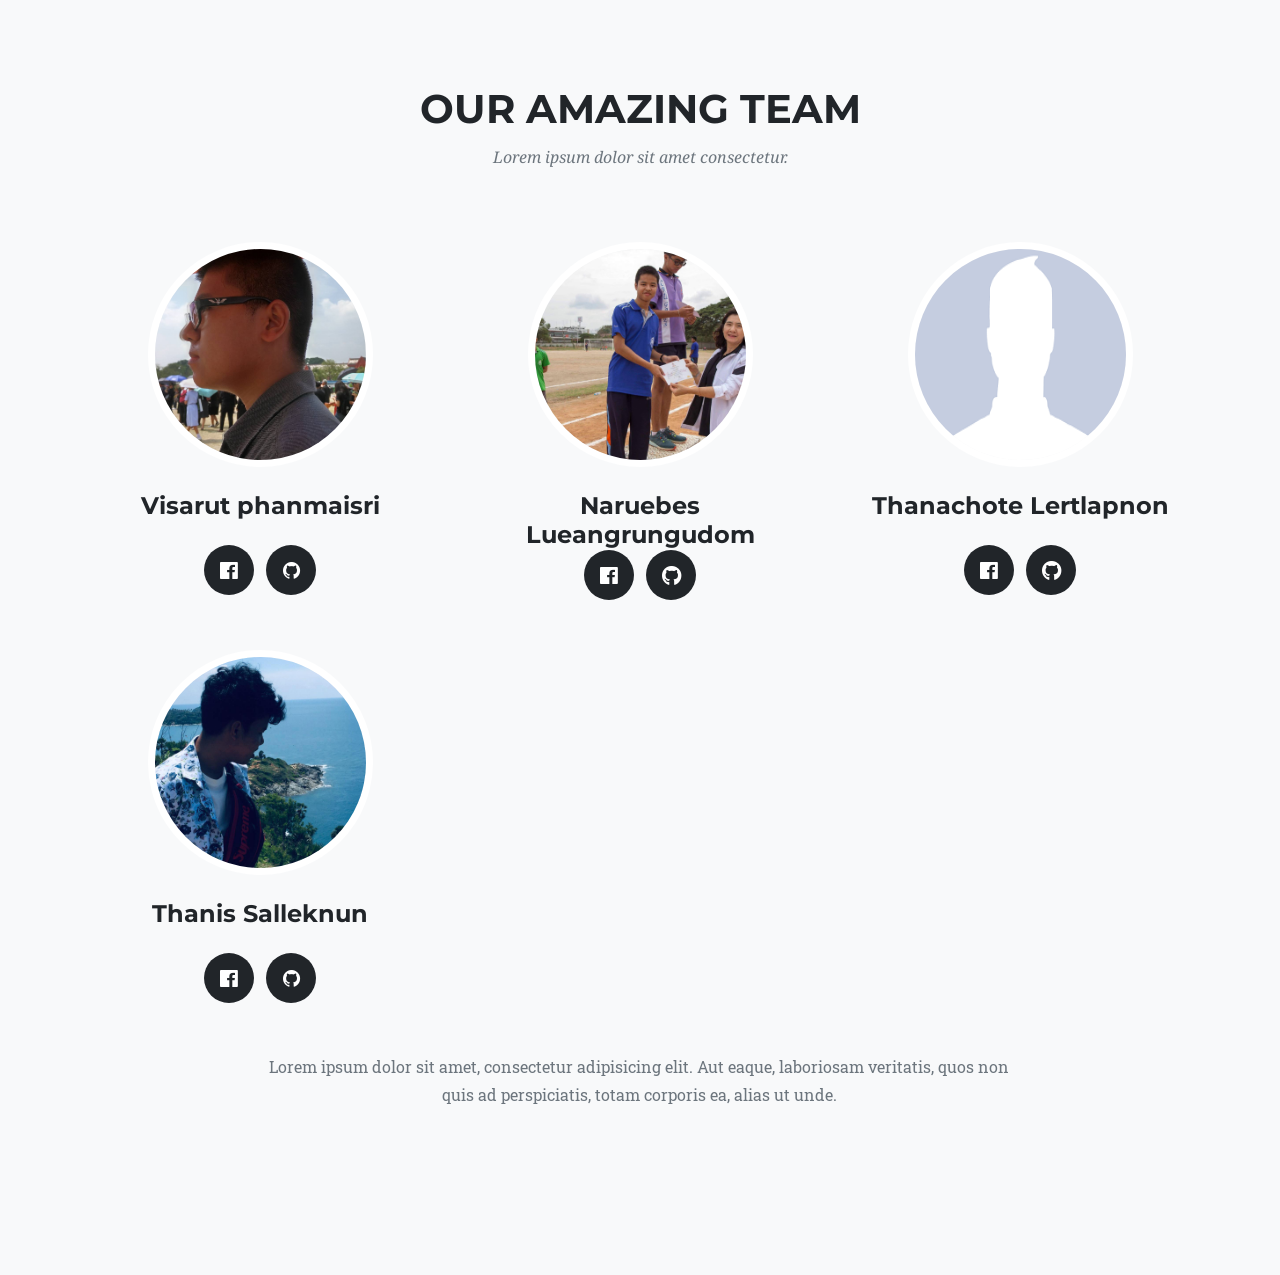
==== commit 4de4a307: "update" ====
--- a/web_by_nongkorn/index.html
+++ b/web_by_nongkorn/index.html
@@ -50,9 +50,7 @@
             <li class="nav-item">
               <a class="nav-link js-scroll-trigger" href="#team">Team</a>
             </li>
-            <li class="nav-item">
-              <a class="nav-link js-scroll-trigger" href="#contact">Contact</a>
-            </li>
+            
           </ul>
         </div>
       </div>
@@ -302,24 +300,16 @@
         </div>
         <div class="row">
           <div class="col-lg-12">
-            <img src="img\about\logo_twitch.png" style="width: 25%;display: block;margin: 0 auto;"/>
+            <img src="img\about\logo_twitch.png" style="width: 25%;display: block;margin: 0 auto;">
             <div style="margin:20px 15px">
               <p class="text-center text-muted">---โปรเจคนี้เป็นส่วนหนึ่งของการศึกษาเท่านั้น ไม่ได้มีส่วนเกี่ยวข้องกับบุคคลอื่น---</p>
               <p>ยุคสมัยอินเตอร์ในปัจจุบันนี้ สื่อ Social media ต่างๆได้รับความนิยมอย่างสูงจนแซงหน้าสื่อโทรทัศน์ปัจจุบันไปแล้ว ไม่ว่าจะเป็น ข่าวสาร ตามติดชีวิต สื่อบันเทิงต่างๆ</p>
               <p>Game ถึงเป็นเป็นสิ่งบันเทิงชนิดหนึ่งที่ทำให้ผู้เล่นสามารถเข้าถึงประสบการณ์ของเกมที่ผู้พัฒนามอบให้ จนมีการจัดการแข่งขันที่เรียกว่า eSport 
                 ระดับโลกขึ้นมาที่มีเงินรางวัลเป็นเดิมพัน อีกทั้งยังเป็นสิ่งสามารถสร้างรายได้ให้กับผู้พัฒนาจนเป็นตลาดในวงการอีกแบบหนึ่งด้วย หรือแม้กระทั้ง Streamer ก็ตาม</p>
+              <p><strong>Twitch</strong> เป็นบริการถ่ายทอดสด ที่มีกลุ่มเป้าหมายชัดเจนนั่นคือกลุ่มคนที่เล่นเกม ทั้งการแข่งขันเกม หรือการบันทึกการเล่นเกมของ Streamer และหารายได้จากการโฆษณาบนสตรีมวีดีโออีกทีหนึ่ง</p>
+                <p><strong>Twitch</strong> เป็นบริษัทที่แยกตัวออกมาจาก Justin.tv ปัจจุบันมีผู้ชมคลิปต่อเดือน 45 ล้านคน และผู้สร้างเนื้อหาวิดีโอ จำนวน 4,500 คน บริษัทเพิ่งระดมทุนรอบใหม่ได้อีก 20 ล้านดอลลาร์ โดยมีนายทุนอย่าง Take-Two Interactive ร่วมลงขัน และบริการของ Twitch จะไปอยู่ในคอนโซลรุ่นหน้าทั้ง PS4 และ Xbox One ด้วย</p>
               <h4>Streamer คือใคร</h4>
-              <p>Streamer คืออาชีพใหม่ที่ว่าเรื่องของการ live เล่นเกมให้คนอื่นดู บางคนอาจสงสัยว่ามีจริงหรือ? ซึ่งตอนนี้ก็มีจริงแล้ว</p>
-              <p>หลายคนรู้จัก Youtube ที่เป็นแพลตฟอร์มรับชมคอนเทนต์วิดีโอที่เป็นนิยมมากที่สุด ซึ่งเป็นเว็บไซด์ที่นอกจากจะมีคอนเทนต์ทั่วไปแล้วยังมีคอนเทนต์ที่เหมาะสำหรับเกมเมอร์ด้วย
-                โดยที่ Creater Content ในเว็บนี้จะเรียกว่า Youtuber
-              </p>
-              <img src="img\about\youtubers.jpg" style="width: 50%;display: block;margin: 0 auto;"/>
-              <p>ซึ่ง Youtuber สามารถได้รับรายได้จากการยอดวิวที่เข้ามาดู และโฆษณาที่ปรากฎในแต่ละคลิป ซึ่งต้องผ่านเงื่อนไขข้อกำหนดตามกฎระเบียบของ Youtube ก่อนจึงจะได้รับส่วน
-                แบ่งให้กับ Youtuber
-              </p>
-              <p>แต่สำหรับกลุ่มคนที่ชื่นชอบการเล่นเกมหรือดูคนอื่นโชว์เล่นเกม เว็บไซด์ที่เป็นสถานที่เฉพาะหนีไม่พ้น Twicth แพลตฟอร์มโซเชียลฯ วิดีโอและชุมชนขนาดใหญ่แห่งแรกของโลกสำหรับนักเล่นเกม
-                ที่เริ่มมีอิทธิผลต่อวงการเกมอย่างมากอีกทั้งยังสร้างรายได้ได้ดีกว่า Youtube และไม่มีเงื่อนไขที่เยอะกว่า
-              </p>
+              <p><strong>Streamer</strong> คืออาชีพใหม่ที่ว่าเรื่องของการ live เล่นเกมให้คนอื่นดู บางคนอาจสงสัยว่ามีจริงหรือ? ซึ่งตอนนี้ก็มีจริงแล้ว โดยรายได้มาจากยอดคนดู สปอนเซอร์ และยอด Donate</p>
             </div>
           </div>
         </div>
@@ -354,49 +344,43 @@
               </ul>
             </div>
           </div>
+          
           <div class="col-sm-4">
             <div class="team-member">
               <img class="mx-auto rounded-circle" src="img/team/2.jpg" alt="">
-              <h4>Larry Parker</h4>
-              <p class="text-muted">Lead Marketer</p>
+              <h4>Naruebes Lueangrungudom</h4>
+            
               <ul class="list-inline social-buttons">
                 <li class="list-inline-item">
-                  <a href="#">
-                    <i class="fab fa-twitter"></i>
-                  </a>
-                </li>
-                <li class="list-inline-item">
-                  <a href="#">
+                  <a href="https://web.facebook.com/profile.php?id=100005911452430&_rdc=1&_rdr">
                     <i class="fab fa-facebook-f"></i>
                   </a>
                 </li>
                 <li class="list-inline-item">
-                  <a href="#">
-                    <i class="fab fa-linkedin-in"></i>
-                  </a>
+                  <a href="https://github.com/boatnaruebes">
+                    <i class="fab fa-github"></i>
+                  </a>
+                </li>
+          
                 </li>
               </ul>
             </div>
           </div>
           <div class="col-sm-4">
             <div class="team-member">
-              <img class="mx-auto rounded-circle" src="img/team/3.jpg" alt="">
-              <h4>Diana Pertersen</h4>
-              <p class="text-muted">Lead Developer</p>
+              <img class="mx-auto rounded-circle" src="img/team/3.png" alt="">
+              <h4>Thanachote Lertlapnon</h4>
+              <br>
               <ul class="list-inline social-buttons">
-                <li class="list-inline-item">
-                  <a href="#">
-                    <i class="fab fa-twitter"></i>
-                  </a>
-                </li>
-                <li class="list-inline-item">
-                  <a href="#">
+                
+                <li class="list-inline-item">
+                  <a href="https://web.facebook.com/thanachote.553?_rdc=1&_rdr">
                     <i class="fab fa-facebook-f"></i>
                   </a>
                 </li>
                 <li class="list-inline-item">
-                  <a href="#">
-                    <i class="fab fa-linkedin-in"></i>
+                  <a href="https://github.com/jer11698/">
+                    <i class="fab fa-github"></i>
                   </a>
                 </li>
               </ul>
@@ -408,15 +392,15 @@
         <div class="col-sm-4">
           <div class="team-member">
             <img class="mx-auto rounded-circle" src="img/team/4.jpg" alt="">
-            <h4>----</h4><br>
+            <h4>Thanis Salleknun</h4><br>
             <ul class="list-inline social-buttons">
               <li class="list-inline-item">
-                <a href="https://www.facebook.com/korn.visarut">
+                <a href="https://web.facebook.com/tawan.thanis.3?_rdc=1&_rdr">
                   <i class="fab fa-facebook-f"></i>
                 </a>
               </li>
               <li class="list-inline-item">
-                <a href="https://github.com/KISSADAPA" target="_blank" class="hvr-grow">
+                <a href="https://github.com/thanis9934" target="_blank" class="hvr-grow">
                     <i class="fa fa-github"></i>
                 </a>
             </li>
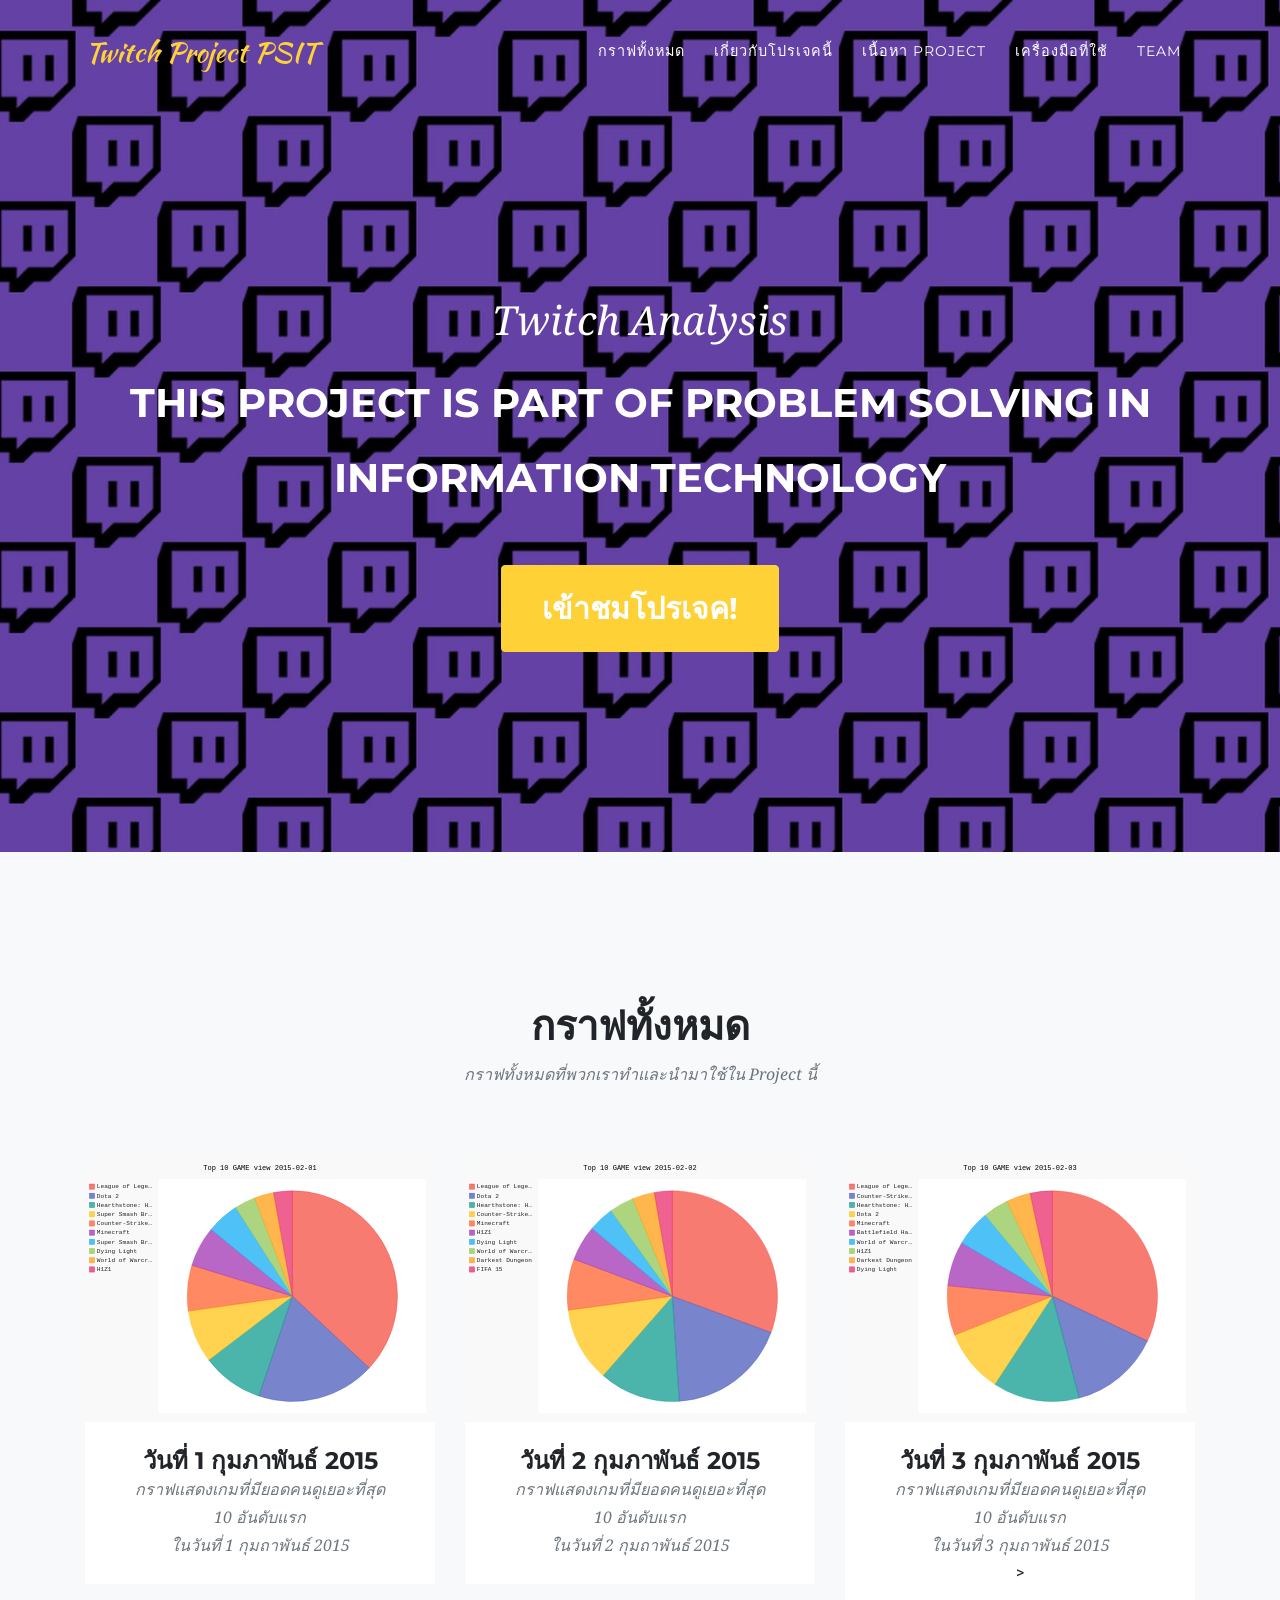
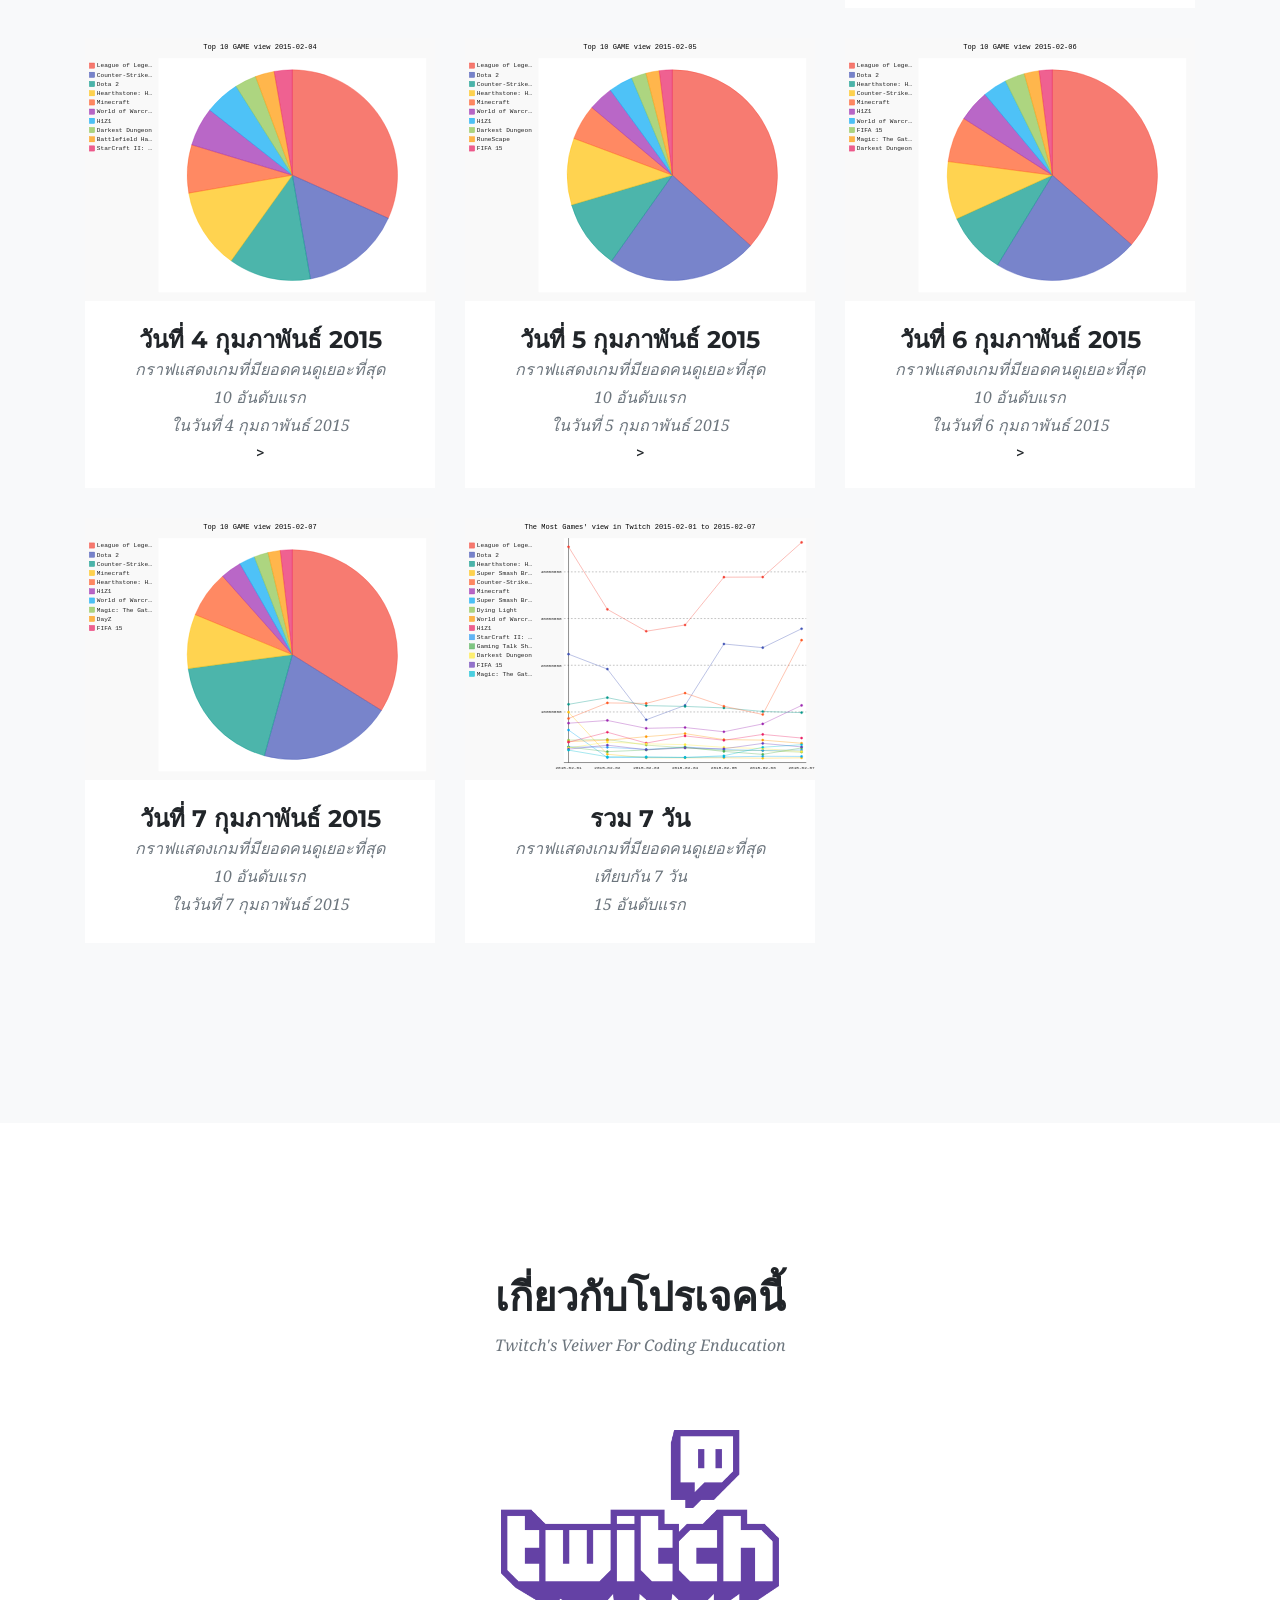
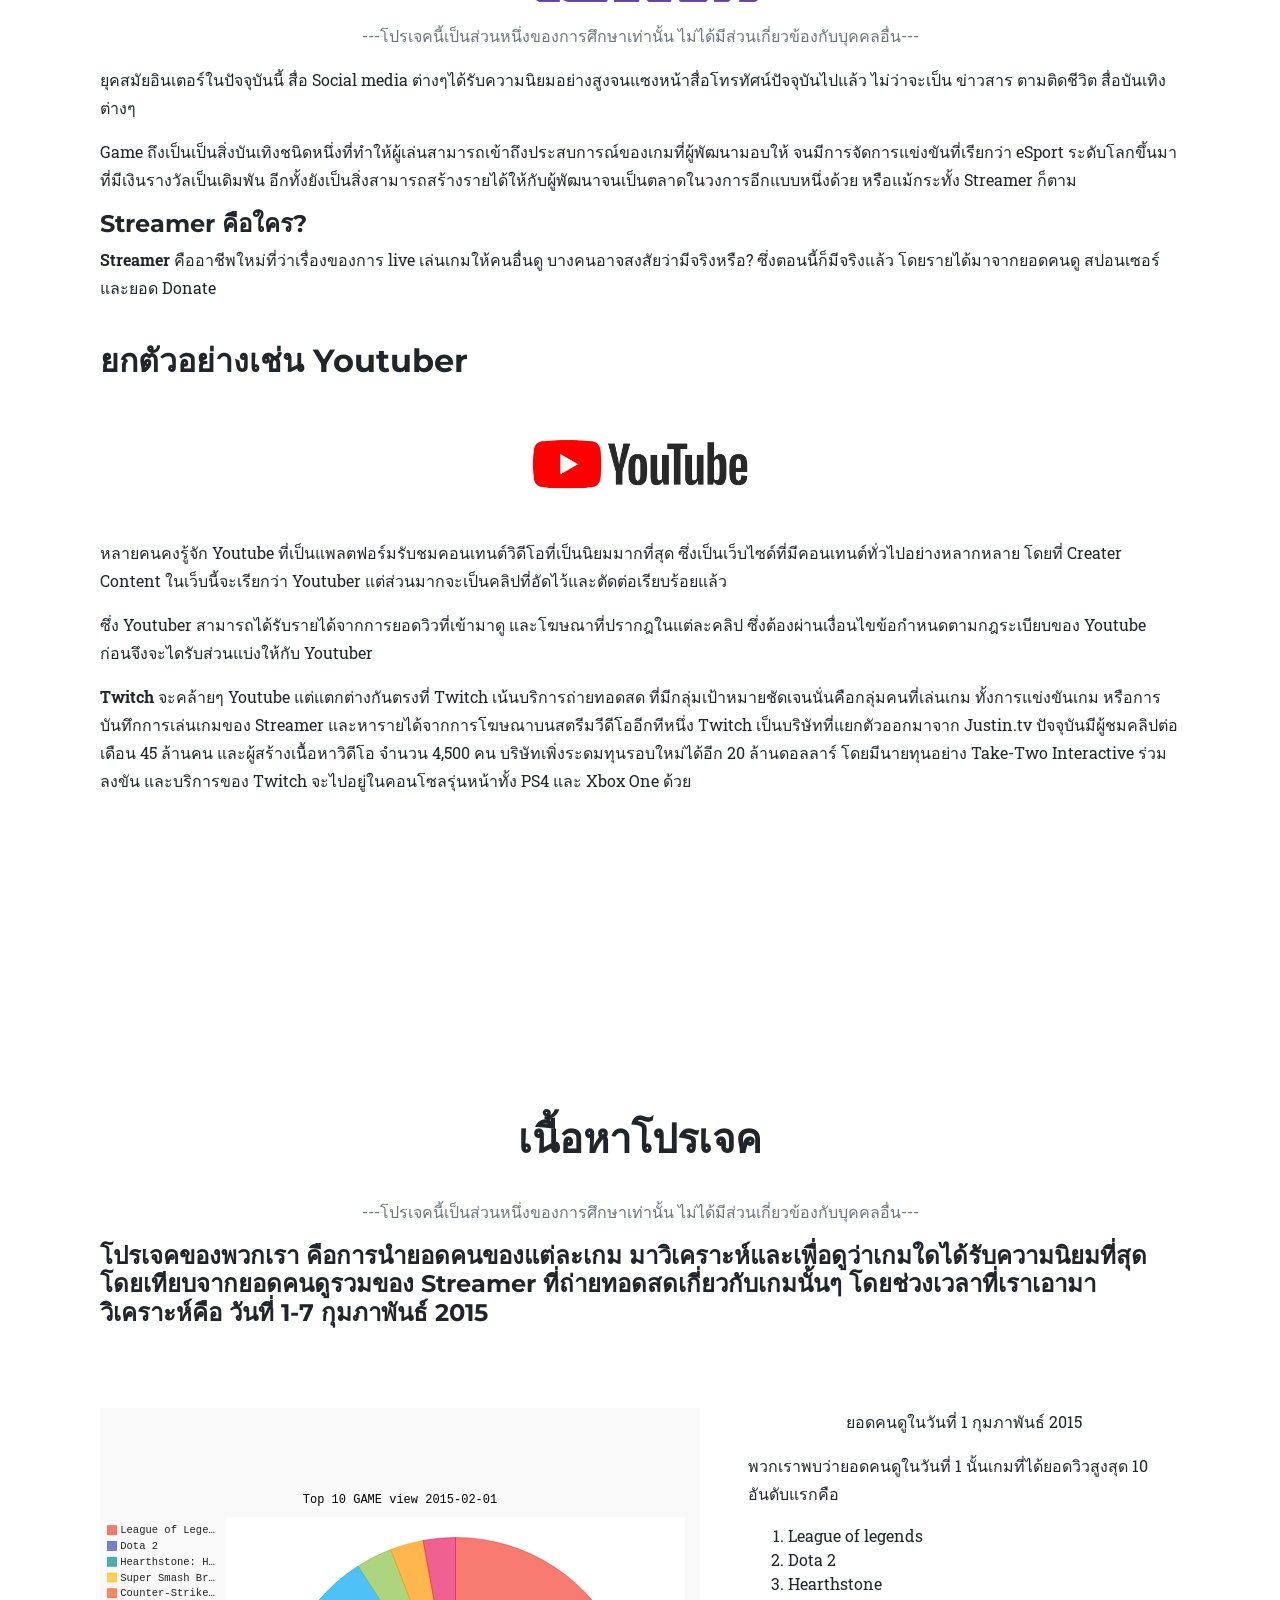
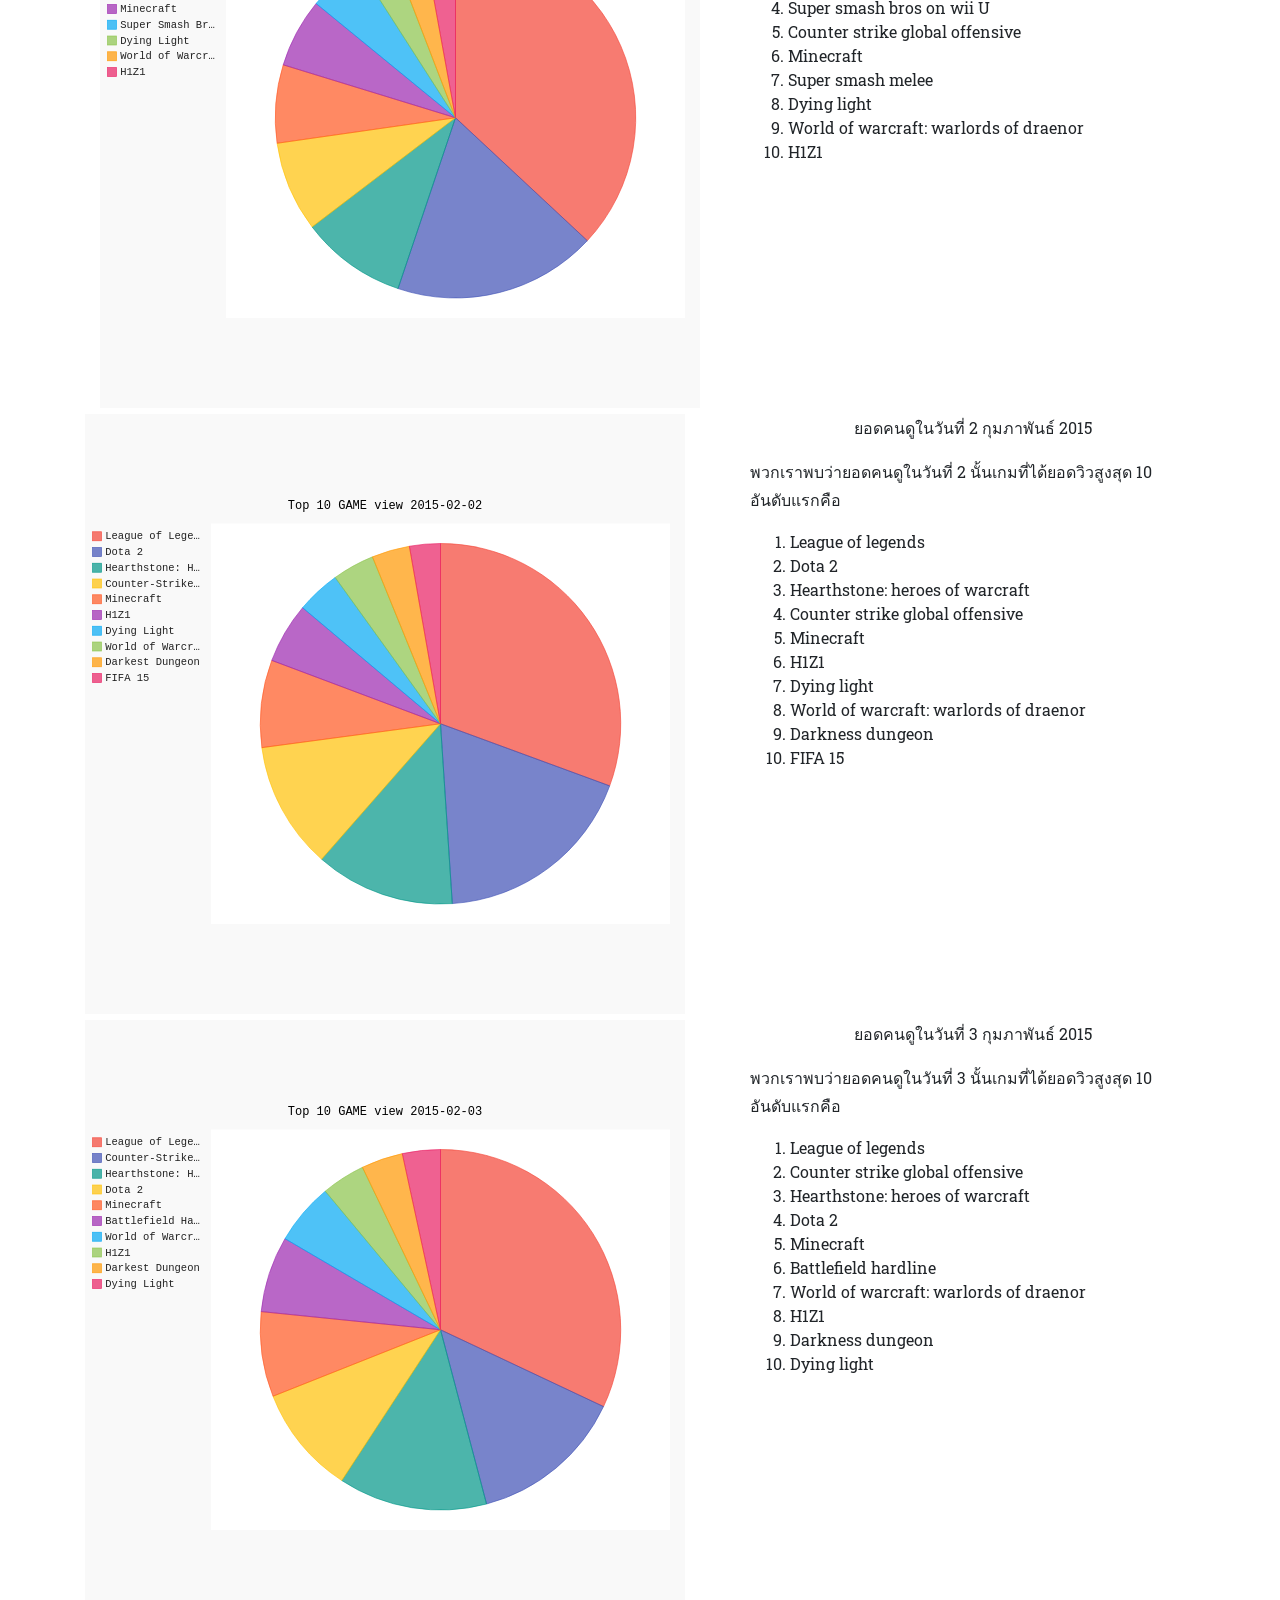
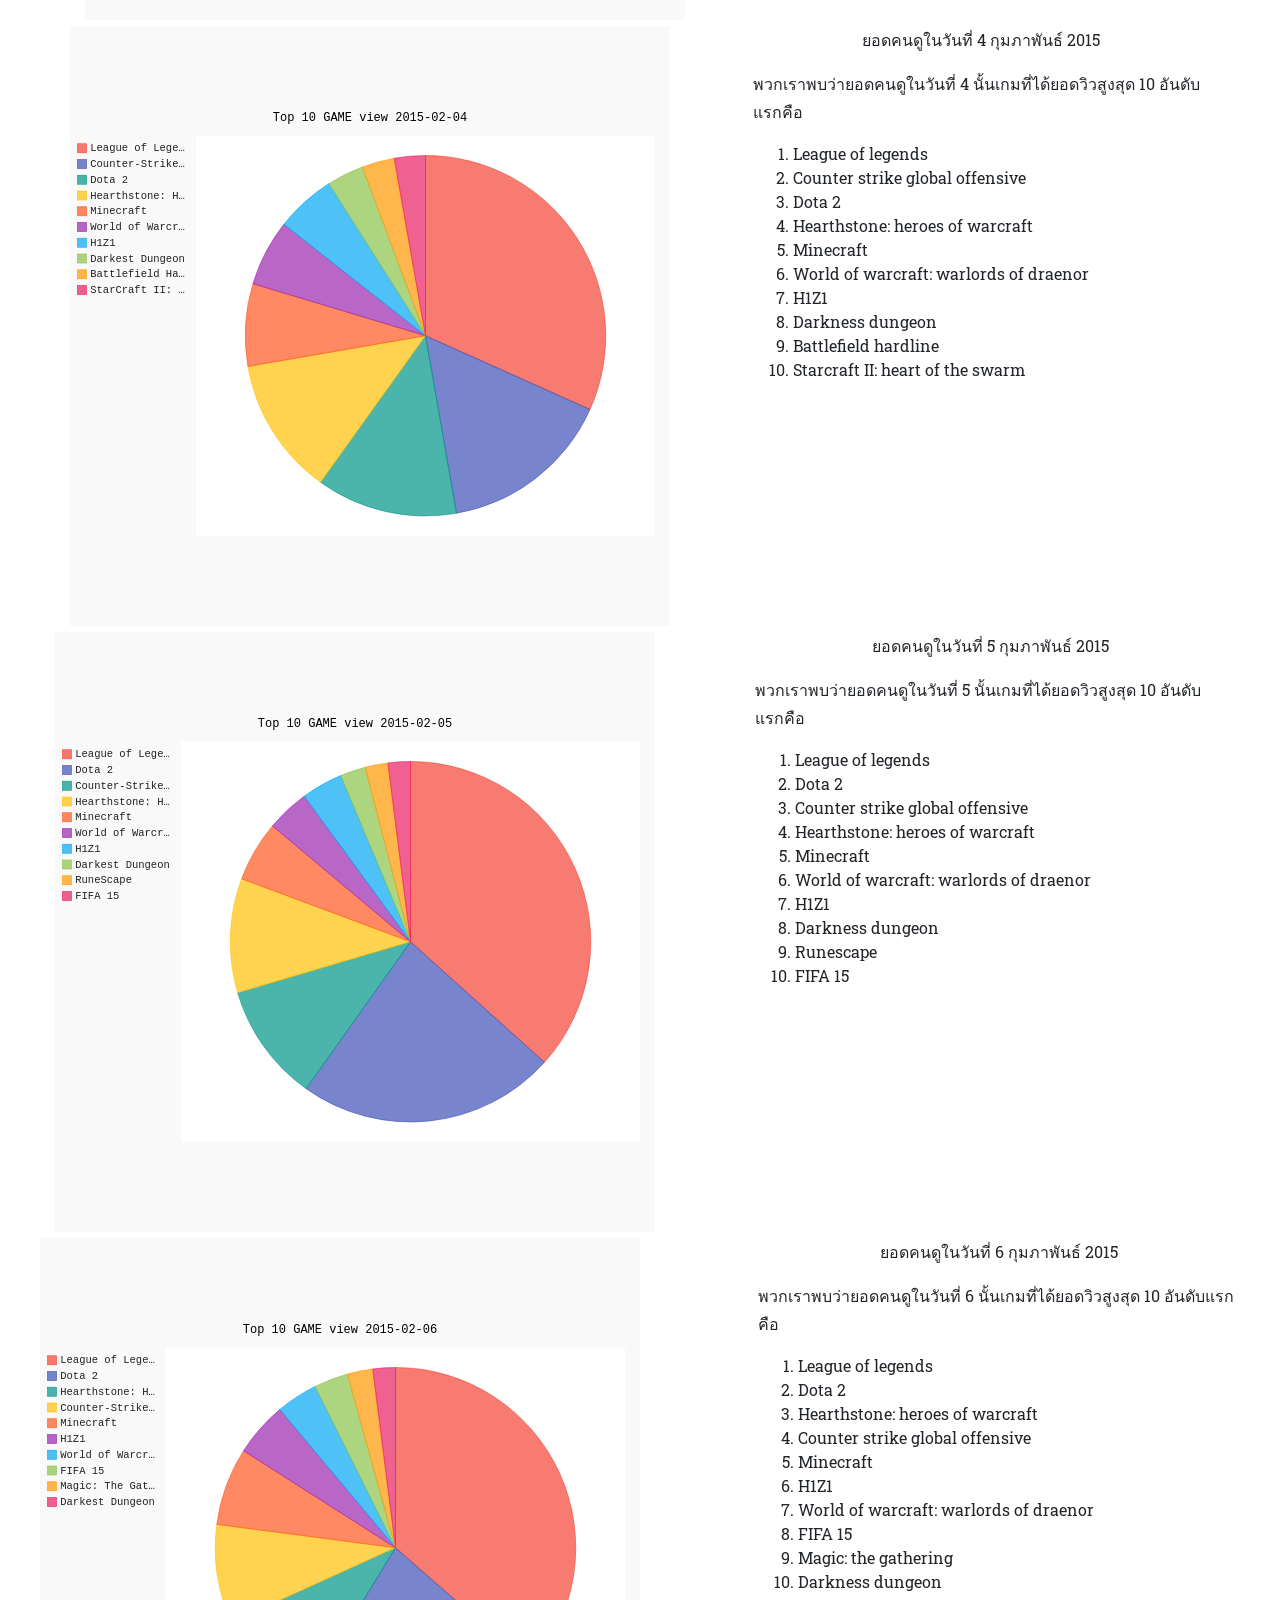
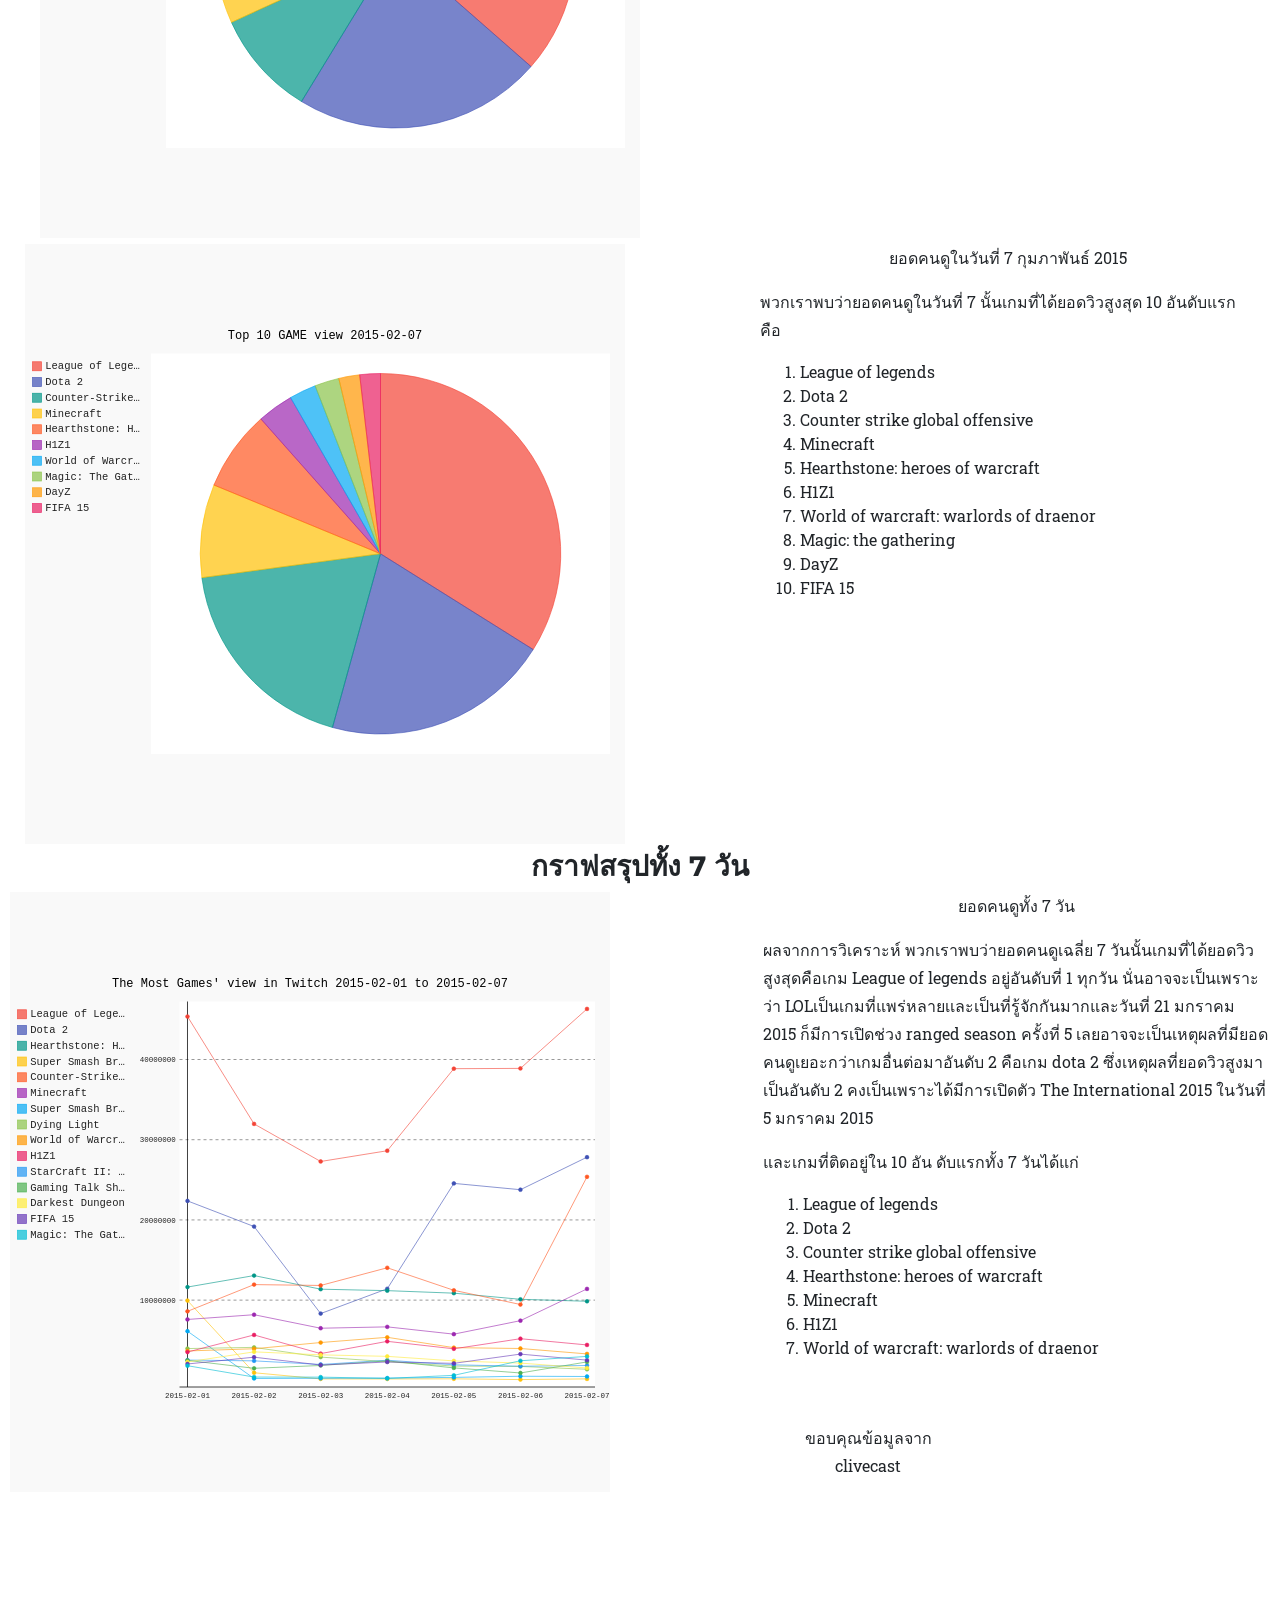
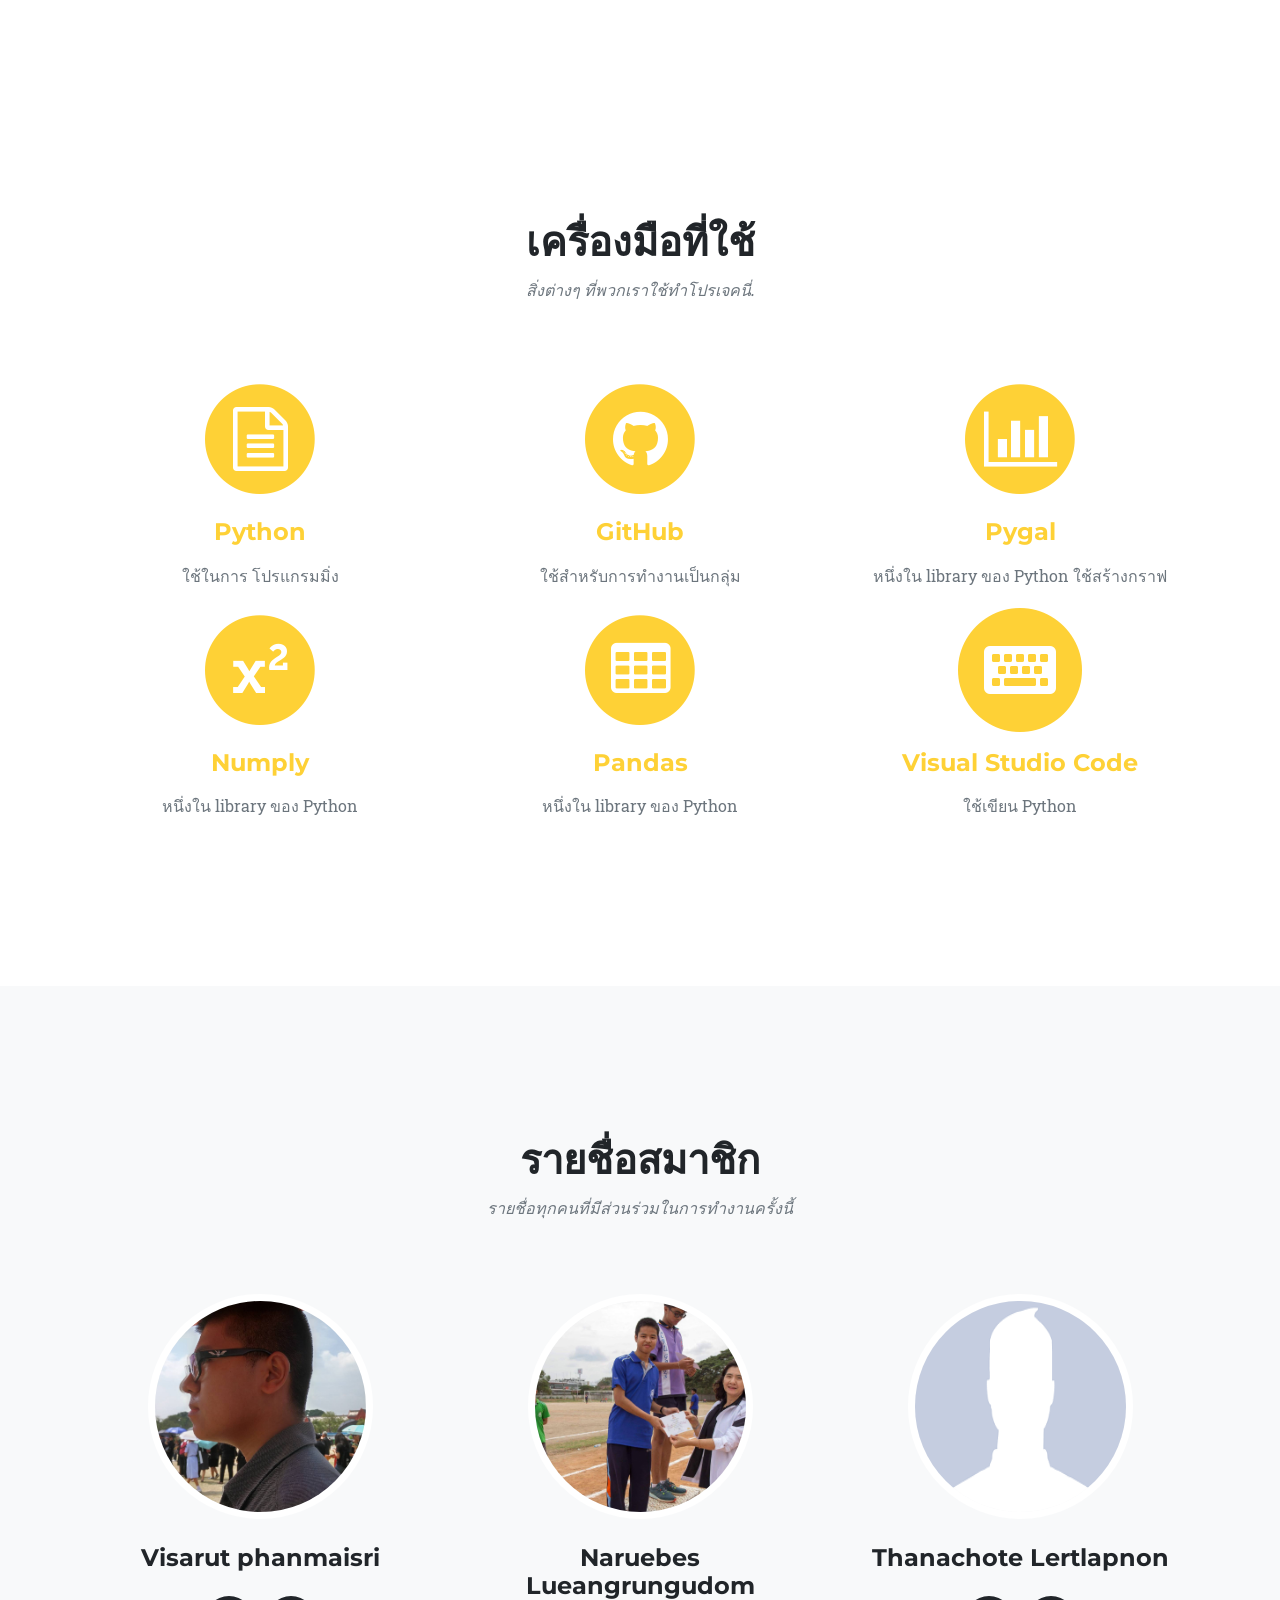
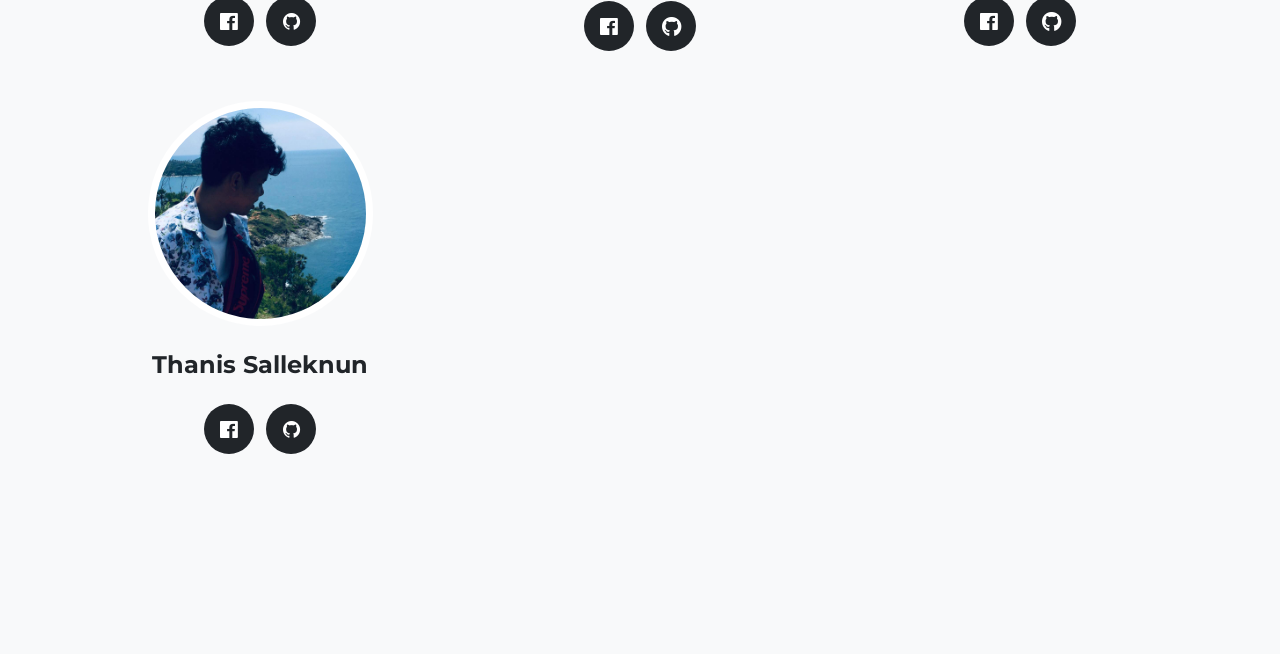
==== commit 436f2c32: "update" ====
--- a/web_by_nongkorn/index.html
+++ b/web_by_nongkorn/index.html
@@ -38,9 +38,7 @@
         </button>
         <div class="collapse navbar-collapse" id="navbarResponsive">
           <ul class="navbar-nav text-uppercase ml-auto">
-            <li class="nav-item">
-              <a class="nav-link js-scroll-trigger" href="#services">เครื่องมือที่ใช้</a>
-            </li>
+            
             <li class="nav-item">
               <a class="nav-link js-scroll-trigger" href="#portfolio">กราฟทั้งหมด</a>
             </li>
@@ -48,9 +46,14 @@
               <a class="nav-link js-scroll-trigger" href="#about">เกี่ยวกับโปรเจคนี้</a>
             </li>
             <li class="nav-item">
+              <a class="nav-link js-scroll-trigger" href="#project">เนื้อหา Project</a>
+            </li>
+            <li class="nav-item">
+              <a class="nav-link js-scroll-trigger" href="#services">เครื่องมือที่ใช้</a>
+            </li>
+            <li class="nav-item">
               <a class="nav-link js-scroll-trigger" href="#team">Team</a>
             </li>
-            
           </ul>
         </div>
       </div>
@@ -67,6 +70,381 @@
       </div>
     </header>
 
+    
+
+    <!-- Portfolio Grid -->
+    <section class="bg-light" id="portfolio">
+      <div class="container">
+        <div class="row">
+          <div class="col-lg-12 text-center">
+            <h2 class="section-heading text-uppercase">กราฟทั้งหมด</h2>
+            <h3 class="section-subheading text-muted">กราฟทั้งหมดที่พวกเราทำและนำมาใช้ใน Project นี้</h3>
+          </div>
+        </div>
+        <div class="row">
+          <div class="col-md-4 col-sm-6 portfolio-item">
+            <a class="portfolio-link" href="graph/2015-02-01.svg">
+              <div class="portfolio-hover">
+                <div class="portfolio-hover-content">
+                  <i class="col-lg-12">กดเพื่อดูกราฟใหญ่</i>
+                </div>
+              </div>
+              <img class="img-fluid" src="graph/2015-02-01.svg" alt="Graph">
+            </a>
+            <div class="portfolio-caption">
+              <h4>วันที่ 1 กุมภาพันธ์ 2015</h4>
+              <p class="text-muted">กราฟแสดงเกมที่มียอดคนดูเยอะที่สุด</p>
+              <p class="text-muted">10 อันดับแรก</p>
+              <p class="text-muted">ในวันที่ 1 กุมถาพันธ์ 2015</p>
+            </div>
+          </div>
+          <div class="col-md-4 col-sm-6 portfolio-item">
+            <a class="portfolio-link" href="graph/2015-02-02.svg">
+              <div class="portfolio-hover">
+                <div class="portfolio-hover-content">
+                    <i class="col-lg-12">กดเพื่อดูกราฟใหญ่</i>
+                </div>
+              </div>
+              <img class="img-fluid" src="graph/2015-02-02.svg" alt="graph/2015-02-02.svg">
+            </a>
+            <div class="portfolio-caption">
+              <h4>วันที่ 2 กุมภาพันธ์ 2015</h4>
+              <p class="text-muted">กราฟแสดงเกมที่มียอดคนดูเยอะที่สุด</p>
+              <p class="text-muted">10 อันดับแรก</p>
+              <p class="text-muted">ในวันที่ 2 กุมถาพันธ์ 2015</p>
+            </div>
+          </div>
+          <div class="col-md-4 col-sm-6 portfolio-item">
+            <a class="portfolio-link" href="graph/2015-02-03.svg">
+              <div class="portfolio-hover">
+                <div class="portfolio-hover-content">
+                  <i class="col-lg-12">กดเพื่อดูกราฟใหญ่</i>
+                </div>
+              </div>
+              <img class="img-fluid" src="graph/2015-02-03.svg" alt="graph/2015-02-03.svg">
+            </a>
+            <div class="portfolio-caption">
+              <h4>วันที่ 3 กุมภาพันธ์ 2015</h4>
+              <p class="text-muted">กราฟแสดงเกมที่มียอดคนดูเยอะที่สุด</p>
+              <p class="text-muted">10 อันดับแรก</p>
+              <p class="text-muted">ในวันที่ 3 กุมถาพันธ์ 2015</p>>
+            </div>
+          </div>
+          <div class="col-md-4 col-sm-6 portfolio-item">
+            <a class="portfolio-link" href="graph/2015-02-04.svg">
+              <div class="portfolio-hover">
+                <div class="portfolio-hover-content">
+                  <i class="col-lg-12">กดเพื่อดูกราฟใหญ่</i>
+                </div>
+              </div>
+              <img class="img-fluid" src="graph/2015-02-04.svg" alt="graph/2015-02-04.svg">
+            </a>
+            <div class="portfolio-caption">
+              <h4>วันที่ 4 กุมภาพันธ์ 2015</h4>
+              <p class="text-muted">กราฟแสดงเกมที่มียอดคนดูเยอะที่สุด</p>
+              <p class="text-muted">10 อันดับแรก</p>
+              <p class="text-muted">ในวันที่ 4 กุมถาพันธ์ 2015</p>>
+            </div>
+          </div>
+          <div class="col-md-4 col-sm-6 portfolio-item">
+            <a class="portfolio-link" data-toggle="modal" href="graph/2015-02-05.svg">
+              <div class="portfolio-hover">
+                <div class="portfolio-hover-content">
+                  <i class="col-lg-12">กดเพื่อดูกราฟใหญ่</i>
+                </div>
+              </div>
+              <img class="img-fluid" src="graph/2015-02-05.svg" alt="graph/2015-02-05.svg">
+            </a>
+            <div class="portfolio-caption">
+              <h4>วันที่ 5 กุมภาพันธ์ 2015</h4>
+              <p class="text-muted">กราฟแสดงเกมที่มียอดคนดูเยอะที่สุด</p>
+              <p class="text-muted">10 อันดับแรก</p>
+              <p class="text-muted">ในวันที่ 5 กุมถาพันธ์ 2015</p>>
+            </div>
+          </div>
+          <div class="col-md-4 col-sm-6 portfolio-item">
+            <a class="portfolio-link" data-toggle="modal" href="graph/2015-02-06.svg">
+              <div class="portfolio-hover">
+                <div class="portfolio-hover-content">
+                  <i class="col-lg-12">กดเพื่อดูกราฟใหญ่</i>
+                </div>
+              </div>
+              <img class="img-fluid" src="graph/2015-02-06.svg" alt="graph/2015-02-06.svg">
+            </a>
+            <div class="portfolio-caption">
+              <h4>วันที่ 6 กุมภาพันธ์ 2015</h4>
+              <p class="text-muted">กราฟแสดงเกมที่มียอดคนดูเยอะที่สุด</p>
+              <p class="text-muted">10 อันดับแรก</p>
+              <p class="text-muted">ในวันที่ 6 กุมถาพันธ์ 2015</p>>
+            </div>
+          </div>
+          <div class="col-md-4 col-sm-6 portfolio-item">
+              <a class="portfolio-link" data-toggle="modal" href="graph/2015-02-07.svg">
+                <div class="portfolio-hover">
+                  <div class="portfolio-hover-content">
+                    <i class="col-lg-12">กดเพื่อดูกราฟใหญ่</i>
+                  </div>
+                </div>
+                <img class="img-fluid" src="graph/2015-02-07.svg" alt="graph/2015-02-07.svg">
+              </a>
+              <div class="portfolio-caption">
+                <h4>วันที่ 7 กุมภาพันธ์ 2015</h4>
+                <p class="text-muted">กราฟแสดงเกมที่มียอดคนดูเยอะที่สุด</p>
+                <p class="text-muted">10 อันดับแรก</p>
+                <p class="text-muted">ในวันที่ 7 กุมถาพันธ์ 2015</p>
+              </div>
+            </div>
+            <div class="col-md-4 col-sm-6 portfolio-item">
+                <a class="portfolio-link" href="graph/chart.svg">
+                  <div class="portfolio-hover">
+                    <div class="portfolio-hover-content">
+                      <i class="col-lg-12">กดเพื่อดูกราฟใหญ่</i>
+                    </div>
+                  </div>
+                  <img class="img-fluid" src="graph/chart.svg" alt="graph/chart.svg">
+                </a>
+                <div class="portfolio-caption">
+                  <h4>รวม 7 วัน</h4>
+                  <p class="text-muted">กราฟแสดงเกมที่มียอดคนดูเยอะที่สุด</p>
+                  <p class="text-muted">เทียบกัน 7 วัน</p>
+                <p class="text-muted">15 อันดับแรก</p>
+                </div>
+              </div>
+        </div>
+      </div>
+    </section>
+
+    <!-- About -->
+    <section id="about">
+      <div class="container">
+        <div class="row">
+          <div class="col-lg-12 text-center">
+            <h2 class="section-heading text-uppercase">เกี่ยวกับโปรเจคนี้</h2>
+            <h3 class="section-subheading text-muted">Twitch's Veiwer For Coding Enducation</h3>
+          </div>
+        </div>
+        <div class="row">
+          <div class="col-lg-12">
+            <img src="img\about\logo_twitch.png" style="width: 25%;display: block;margin: 0 auto;">
+            <div style="margin:20px 15px">
+              <p class="text-center text-muted">---โปรเจคนี้เป็นส่วนหนึ่งของการศึกษาเท่านั้น ไม่ได้มีส่วนเกี่ยวข้องกับบุคคลอื่น---</p>
+              <p>ยุคสมัยอินเตอร์ในปัจจุบันนี้ สื่อ Social media ต่างๆได้รับความนิยมอย่างสูงจนแซงหน้าสื่อโทรทัศน์ปัจจุบันไปแล้ว ไม่ว่าจะเป็น ข่าวสาร ตามติดชีวิต สื่อบันเทิงต่างๆ</p>
+              <p>Game ถึงเป็นเป็นสิ่งบันเทิงชนิดหนึ่งที่ทำให้ผู้เล่นสามารถเข้าถึงประสบการณ์ของเกมที่ผู้พัฒนามอบให้ จนมีการจัดการแข่งขันที่เรียกว่า eSport 
+                ระดับโลกขึ้นมาที่มีเงินรางวัลเป็นเดิมพัน อีกทั้งยังเป็นสิ่งสามารถสร้างรายได้ให้กับผู้พัฒนาจนเป็นตลาดในวงการอีกแบบหนึ่งด้วย หรือแม้กระทั้ง Streamer ก็ตาม</p>
+          
+              <h4>Streamer คือใคร?</h4>
+              <p><strong>Streamer</strong> คืออาชีพใหม่ที่ว่าเรื่องของการ live เล่นเกมให้คนอื่นดู บางคนอาจสงสัยว่ามีจริงหรือ? ซึ่งตอนนี้ก็มีจริงแล้ว โดยรายได้มาจากยอดคนดู สปอนเซอร์ และยอด Donate</p>
+              <br>
+              <h2>ยกตัวอย่างเช่น Youtuber</h2>
+              <img src="img\about\youtube.jpg" style="width: 25%;display: block;margin: 0 auto;"/>
+                <p>หลายคนคงรู้จัก Youtube ที่เป็นแพลตฟอร์มรับชมคอนเทนต์วิดีโอที่เป็นนิยมมากที่สุด ซึ่งเป็นเว็บไซด์ที่มีคอนเทนต์ทั่วไปอย่างหลากหลาย โดยที่ Creater Content ในเว็บนี้จะเรียกว่า Youtuber แต่ส่วนมากจะเป็นคลิปที่อัดไว้และตัดต่อเรียบร้อยแล้ว</p>
+              <p>ซึ่ง Youtuber สามารถได้รับรายได้จากการยอดวิวที่เข้ามาดู และโฆษณาที่ปรากฎในแต่ละคลิป ซึ่งต้องผ่านเงื่อนไขข้อกำหนดตามกฎระเบียบของ Youtube ก่อนจึงจะไดรับส่วนแบ่งให้กับ Youtuber</p>
+              <p><strong>Twitch</strong> จะคล้ายๆ Youtube แต่แตกต่างกันตรงที่ Twitch เน้นบริการถ่ายทอดสด ที่มีกลุ่มเป้าหมายชัดเจนนั่นคือกลุ่มคนที่เล่นเกม ทั้งการแข่งขันเกม หรือการบันทึกการเล่นเกมของ Streamer และหารายได้จากการโฆษณาบนสตรีมวีดีโออีกทีหนึ่ง Twitch เป็นบริษัทที่แยกตัวออกมาจาก Justin.tv ปัจจุบันมีผู้ชมคลิปต่อเดือน 45 ล้านคน และผู้สร้างเนื้อหาวิดีโอ จำนวน 4,500 คน บริษัทเพิ่งระดมทุนรอบใหม่ได้อีก 20 ล้านดอลลาร์ โดยมีนายทุนอย่าง Take-Two Interactive ร่วมลงขัน และบริการของ Twitch จะไปอยู่ในคอนโซลรุ่นหน้าทั้ง PS4 และ Xbox One ด้วย</p>
+            
+            </div>
+          </div>
+        </div>
+      </div>
+    </section>
+
+    <!-- Project -->
+    <section id="project">
+      <div class="container">
+        <div class="row">
+          <div class="col-lg-12 text-center">
+            <h2 class="section-heading text-uppercase">เนื้อหาโปรเจค</h2>
+          </div>
+        </div>
+        <div class="row">
+          <div class="col-lg-12">
+            
+            <div style="margin:20px 15px">
+              <p class="text-center text-muted">---โปรเจคนี้เป็นส่วนหนึ่งของการศึกษาเท่านั้น ไม่ได้มีส่วนเกี่ยวข้องกับบุคคลอื่น---</p>
+              <h4>โปรเจคของพวกเรา คือการนำยอดคนของแต่ละเกม มาวิเคราะห์และเพื่อดูว่าเกมใดได้รับความนิยมที่สุดโดยเทียบจากยอดคนดูรวมของ Streamer ที่ถ่ายทอดสดเกี่ยวกับเกมนั้นๆ โดยช่วงเวลาที่เราเอามาวิเคราะห์คือ วันที่ 1-7 กุมภาพันธ์ 2015  </h4>
+              <br>
+              <br>
+              <br>
+              <div class="row centent">
+                <div class="col-lg-7 col-lg-7 chart-svg">
+            <embed type="image/svg+xml" src="graph/2015-02-01.svg" width="600" height="600">
+              </div>
+            <div class="col-lg-5 col-xl-5">
+            <center><p>ยอดคนดูในวันที่  1 กุมภาพันธ์ 2015 </p></center>
+            <p>พวกเราพบว่ายอดคนดูในวันที่ 1 นั้นเกมที่ได้ยอดวิวสูงสุด 10 อันดับแรกคือ</p>
+            
+            <ol>
+              <li>League of legends</li>
+              <li>Dota 2</li>
+              <li>Hearthstone</li>
+              <li>Super smash bros on wii U</li>
+              <li>Counter strike global offensive</li>
+              <li>Minecraft</li>
+              <li>Super smash melee</li>
+              <li>Dying light</li>
+              <li>World of warcraft: warlords of draenor</li>
+              <li>H1Z1</li>
+
+            </ol>
+              </div>
+              <div class="row centent">
+                  <div class="col-lg-7 col-lg-7 chart-svg">
+              <embed type="image/svg+xml" src="graph/2015-02-02.svg" width="600" height="600">
+                </div>
+              <div class="col-lg-5 col-xl-5">
+              <center><p>ยอดคนดูในวันที่  2 กุมภาพันธ์ 2015 </p></center>
+              <p>พวกเราพบว่ายอดคนดูในวันที่ 2 นั้นเกมที่ได้ยอดวิวสูงสุด 10 อันดับแรกคือ</p>
+              
+              <ol>
+                <li>League of legends</li>
+                <li>Dota 2</li>
+                <li>Hearthstone: heroes of warcraft</li>
+                <li>Counter strike global offensive</li>
+                <li>Minecraft</li>
+                <li>H1Z1</li>
+                <li>Dying light</li>
+                <li>World of warcraft: warlords of draenor</li>
+                <li>Darkness dungeon</li>
+                <li>FIFA 15</li>
+              </ol>
+                </div>
+              </ol>
+            </div>
+            <div class="row centent">
+                <div class="col-lg-7 col-lg-7 chart-svg">
+            <embed type="image/svg+xml" src="graph/2015-02-03.svg" width="600" height="600">
+              </div>
+            <div class="col-lg-5 col-xl-5">
+            <center><p>ยอดคนดูในวันที่  3 กุมภาพันธ์ 2015 </p></center>
+            <p>พวกเราพบว่ายอดคนดูในวันที่ 3 นั้นเกมที่ได้ยอดวิวสูงสุด 10 อันดับแรกคือ</p>
+            <ol>
+              <li>League of legends</li>
+              <li>Counter strike global offensive</li>
+              <li>Hearthstone: heroes of warcraft</li>
+              <li>Dota 2</li>
+              <li>Minecraft</li>
+              <li>Battlefield hardline</li>
+              <li>World of warcraft: warlords of draenor</li>
+              <li>H1Z1</li>
+              <li>Darkness dungeon</li>
+              <li>Dying light</li>
+            </ol>
+              </div>
+
+              <div class="row centent">
+                  <div class="col-lg-7 col-lg-7 chart-svg">
+              <embed type="image/svg+xml" src="graph/2015-02-04.svg" width="600" height="600">
+                </div>
+              <div class="col-lg-5 col-xl-5">
+              <center><p>ยอดคนดูในวันที่  4 กุมภาพันธ์ 2015 </p></center>
+              <p>พวกเราพบว่ายอดคนดูในวันที่ 4 นั้นเกมที่ได้ยอดวิวสูงสุด 10 อันดับแรกคือ</p>
+              <ol>
+                <li>League of legends</li>
+                <li>Counter strike global offensive</li>
+                <li>Dota 2</li>
+                <li>Hearthstone: heroes of warcraft</li>
+                <li>Minecraft</li>
+                <li>World of warcraft: warlords of draenor</li>
+                <li>H1Z1</li>
+                <li>Darkness dungeon</li>
+                <li>Battlefield hardline</li>
+                <li>Starcraft II: heart of the swarm</li>
+              </ol>
+                </div>
+
+                <div class="row centent">
+                    <div class="col-lg-7 col-lg-7 chart-svg">
+                <embed type="image/svg+xml" src="graph/2015-02-05.svg" width="600" height="600">
+                  </div>
+                <div class="col-lg-5 col-xl-5">
+                <center><p>ยอดคนดูในวันที่  5 กุมภาพันธ์ 2015 </p></center>
+                <p>พวกเราพบว่ายอดคนดูในวันที่ 5 นั้นเกมที่ได้ยอดวิวสูงสุด 10 อันดับแรกคือ</p>
+                <ol>
+                  <li>League of legends</li>
+                  <li>Dota 2</li>
+                  <li>Counter strike global offensive</li>
+                  <li>Hearthstone: heroes of warcraft</li>
+                  <li>Minecraft</li>
+                  <li>World of warcraft: warlords of draenor</li>
+                  <li>H1Z1</li>
+                  <li>Darkness dungeon</li>
+                  <li>Runescape</li>
+                  <li>FIFA 15</li>
+                </ol>
+                  </div>
+
+
+                  <div class="row centent">
+                      <div class="col-lg-7 col-lg-7 chart-svg">
+                  <embed type="image/svg+xml" src="graph/2015-02-06.svg" width="600" height="600">
+                    </div>
+                  <div class="col-lg-5 col-xl-5">
+                  <center><p>ยอดคนดูในวันที่  6 กุมภาพันธ์ 2015 </p></center>
+                  <p>พวกเราพบว่ายอดคนดูในวันที่ 6 นั้นเกมที่ได้ยอดวิวสูงสุด 10 อันดับแรกคือ</p>
+                  <ol>
+                    <li>League of legends</li>
+                    <li>Dota 2</li>
+                    <li>Hearthstone: heroes of warcraft</li>
+                    <li>Counter strike global offensive</li>
+                    <li>Minecraft</li>
+                    <li>H1Z1</li>
+                    <li>World of warcraft: warlords of draenor</li>
+                    <li>FIFA 15</li>
+                    <li>Magic: the gathering</li>
+                    <li>Darkness dungeon</li>
+                  </ol>
+                    </div>
+
+                    <div class="row centent">
+                        <div class="col-lg-7 col-lg-7 chart-svg">
+                    <embed type="image/svg+xml" src="graph/2015-02-07.svg" width="600" height="600">
+                      </div>
+                    <div class="col-lg-5 col-xl-5">
+                    <center><p>ยอดคนดูในวันที่  7 กุมภาพันธ์ 2015 </p></center>
+                    <p>พวกเราพบว่ายอดคนดูในวันที่ 7 นั้นเกมที่ได้ยอดวิวสูงสุด 10 อันดับแรกคือ</p>
+                    <ol>
+                      <li>League of legends</li>
+                      <li>Dota 2</li>
+                      <li>Counter strike global offensive</li>
+                      <li>Minecraft</li>
+                      <li>Hearthstone: heroes of warcraft</li>
+                      <li>H1Z1</li>
+                      <li>World of warcraft: warlords of draenor</li>
+                      <li>Magic: the gathering</li>
+                      <li>DayZ</li>
+                      <li>FIFA 15</li>
+                    </ol>
+                      </div>
+                      <div class="col-lg-12 text-center">
+                          <h3 class="section-heading text-uppercase">กราฟสรุปทั้ง 7 วัน</h3>
+                        </div>
+                        <div class="row centent">
+                            <div class="col-lg-7 col-lg-7 chart-svg">
+                        <embed type="image/svg+xml" src="graph/chart.svg" width="600" height="600">
+                          </div>
+                        <div class="col-lg-5 col-xl-5">
+                        <center><p>ยอดคนดูทั้ง 7 วัน </p></center>
+                        <p>ผลจากการวิเคราะห์ พวกเราพบว่ายอดคนดูเฉลี่ย 7 วันนั้นเกมที่ได้ยอดวิวสูงสุดคือเกม League of legends อยู่อันดับที่ 1 ทุกวัน นั่นอาจจะเป็นเพราะว่า LOLเป็นเกมที่แพร่หลายเเละเป็นที่รู้จักกันมากและวันที่ 21 มกราคม 2015 ก็มีการเปิดช่วง ranged season ครั้งที่ 5 เลยอาจจะเป็นเหตุผลที่มียอดคนดูเยอะกว่าเกมอื่นต่อมาอันดับ 2 คือเกม dota 2 ซึ่งเหตุผลที่ยอดวิวสูงมาเป็นอันดับ 2 คงเป็นเพราะได้มีการเปิดตัว The International 2015 ในวันที่ 5 มกราคม 2015</p>
+                        <p>และเกมที่ติดอยู่ใน 10 อัน ดับแรกทั้ง 7 วันได้แก่</p>
+                        <ol>
+                          <li>League of legends</li>
+                          <li>Dota 2</li>
+                          <li>Counter strike global offensive</li>
+                          <li>Hearthstone: heroes of warcraft</li>
+                          <li>Minecraft</li>
+                          <li>H1Z1</li>
+                          <li>World of warcraft: warlords of draenor</li>
+
+                        </ol>
+              <br>
+              <br>
+              <div class="col-lg-5 col-xl-5">
+                  <center><p>ขอบคุณข้อมูลจาก clivecast </p></center>
+
+            </div>
+          </div>
+        </div>
+      </div>
+    </section>
     <!-- Services -->
     <section id="services">
       <div class="container">
@@ -146,183 +524,15 @@
         </div>
       </div>
     </section>
-
-    <!-- Portfolio Grid -->
-    <section class="bg-light" id="portfolio">
-      <div class="container">
-        <div class="row">
-          <div class="col-lg-12 text-center">
-            <h2 class="section-heading text-uppercase">กราฟทั้งหมด</h2>
-            <h3 class="section-subheading text-muted">กราฟทั้งหมดที่พวกเราทำและนำมาใช้ใน Project นี้</h3>
-          </div>
-        </div>
-        <div class="row">
-          <div class="col-md-4 col-sm-6 portfolio-item">
-            <a class="portfolio-link" data-toggle="modal" href="graph/2015-02-01.svg">
-              <div class="portfolio-hover">
-                <div class="portfolio-hover-content">
-                  <i class="fas fa-plus fa-3x"></i>
-                </div>
-              </div>
-              <img class="img-fluid" src="graph/2015-02-01.svg" alt="graph/2015-02-01.svg">
-            </a>
-            <div class="portfolio-caption">
-              <h4>วันที่ 1 กุมภาพันธ์ 2015</h4>
-              <p class="text-muted">กราฟแสดงเกมที่มียอดคนดูเยอะที่สุด</p>
-              <p class="text-muted">10 อันดับแรก</p>
-              <p class="text-muted">ในวันที่ 1 กุมถาพันธ์ 2015</p>
-            </div>
-          </div>
-          <div class="col-md-4 col-sm-6 portfolio-item">
-            <a class="portfolio-link" data-toggle="modal" href="graph/2015-02-02.svg">
-              <div class="portfolio-hover">
-                <div class="portfolio-hover-content">
-                  <i class="fas fa-plus fa-3x"></i>
-                </div>
-              </div>
-              <img class="img-fluid" src="graph/2015-02-02.svg" alt="graph/2015-02-02.svg">
-            </a>
-            <div class="portfolio-caption">
-              <h4>วันที่ 2 กุมภาพันธ์ 2015</h4>
-              <p class="text-muted">กราฟแสดงเกมที่มียอดคนดูเยอะที่สุด</p>
-              <p class="text-muted">10 อันดับแรก</p>
-              <p class="text-muted">ในวันที่ 2 กุมถาพันธ์ 2015</p>
-            </div>
-          </div>
-          <div class="col-md-4 col-sm-6 portfolio-item">
-            <a class="portfolio-link" data-toggle="modal" href="graph/2015-02-03.svg">
-              <div class="portfolio-hover">
-                <div class="portfolio-hover-content">
-                  <i class="fas fa-plus fa-3x"></i>
-                </div>
-              </div>
-              <img class="img-fluid" src="graph/2015-02-03.svg" alt="graph/2015-02-03.svg">
-            </a>
-            <div class="portfolio-caption">
-              <h4>วันที่ 3 กุมภาพันธ์ 2015</h4>
-              <p class="text-muted">กราฟแสดงเกมที่มียอดคนดูเยอะที่สุด</p>
-              <p class="text-muted">10 อันดับแรก</p>
-              <p class="text-muted">ในวันที่ 3 กุมถาพันธ์ 2015</p>>
-            </div>
-          </div>
-          <div class="col-md-4 col-sm-6 portfolio-item">
-            <a class="portfolio-link" data-toggle="modal" href="graph/2015-02-04.svg">
-              <div class="portfolio-hover">
-                <div class="portfolio-hover-content">
-                  <i class="fas fa-plus fa-3x"></i>
-                </div>
-              </div>
-              <img class="img-fluid" src="graph/2015-02-04.svg" alt="graph/2015-02-04.svg">
-            </a>
-            <div class="portfolio-caption">
-              <h4>วันที่ 4 กุมภาพันธ์ 2015</h4>
-              <p class="text-muted">กราฟแสดงเกมที่มียอดคนดูเยอะที่สุด</p>
-              <p class="text-muted">10 อันดับแรก</p>
-              <p class="text-muted">ในวันที่ 4 กุมถาพันธ์ 2015</p>>
-            </div>
-          </div>
-          <div class="col-md-4 col-sm-6 portfolio-item">
-            <a class="portfolio-link" data-toggle="modal" href="graph/2015-02-05.svg">
-              <div class="portfolio-hover">
-                <div class="portfolio-hover-content">
-                  <i class="fas fa-plus fa-3x"></i>
-                </div>
-              </div>
-              <img class="img-fluid" src="graph/2015-02-05.svg" alt="graph/2015-02-05.svg">
-            </a>
-            <div class="portfolio-caption">
-              <h4>วันที่ 5 กุมภาพันธ์ 2015</h4>
-              <p class="text-muted">กราฟแสดงเกมที่มียอดคนดูเยอะที่สุด</p>
-              <p class="text-muted">10 อันดับแรก</p>
-              <p class="text-muted">ในวันที่ 5 กุมถาพันธ์ 2015</p>>
-            </div>
-          </div>
-          <div class="col-md-4 col-sm-6 portfolio-item">
-            <a class="portfolio-link" data-toggle="modal" href="graph/2015-02-06.svg">
-              <div class="portfolio-hover">
-                <div class="portfolio-hover-content">
-                  <i class="fas fa-plus fa-3x"></i>
-                </div>
-              </div>
-              <img class="img-fluid" src="graph/2015-02-06.svg" alt="graph/2015-02-06.svg">
-            </a>
-            <div class="portfolio-caption">
-              <h4>วันที่ 6 กุมภาพันธ์ 2015</h4>
-              <p class="text-muted">กราฟแสดงเกมที่มียอดคนดูเยอะที่สุด</p>
-              <p class="text-muted">10 อันดับแรก</p>
-              <p class="text-muted">ในวันที่ 6 กุมถาพันธ์ 2015</p>>
-            </div>
-          </div>
-          <div class="col-md-4 col-sm-6 portfolio-item">
-              <a class="portfolio-link" data-toggle="modal" href="graph/2015-02-07.svg">
-                <div class="portfolio-hover">
-                  <div class="portfolio-hover-content">
-                    <i class="fas fa-plus fa-3x"></i>
-                  </div>
-                </div>
-                <img class="img-fluid" src="graph/2015-02-07.svg" alt="graph/2015-02-07.svg">
-              </a>
-              <div class="portfolio-caption">
-                <h4>วันที่ 7 กุมภาพันธ์ 2015</h4>
-                <p class="text-muted">กราฟแสดงเกมที่มียอดคนดูเยอะที่สุด</p>
-                <p class="text-muted">10 อันดับแรก</p>
-                <p class="text-muted">ในวันที่ 7 กุมถาพันธ์ 2015</p>
-              </div>
-            </div>
-            <div class="col-md-4 col-sm-6 portfolio-item">
-                <a class="portfolio-link" data-toggle="modal" href="graph/chart.svg">
-                  <div class="portfolio-hover">
-                    <div class="portfolio-hover-content">
-                      <i class="fas fa-plus fa-3x"></i>
-                    </div>
-                  </div>
-                  <img class="img-fluid" src="graph/chart.svg" alt="graph/chart.svg">
-                </a>
-                <div class="portfolio-caption">
-                  <h4>รวม 7 วัน</h4>
-                  <p class="text-muted">กราฟแสดงเกมที่มียอดคนดูเยอะที่สุด</p>
-                  <p class="text-muted">เทียบกัน 7 วัน</p>
-                <p class="text-muted">15 อันดับแรก</p>
-                </div>
-              </div>
-        </div>
-      </div>
-    </section>
-
-    <!-- About -->
-    <section id="about">
-      <div class="container">
-        <div class="row">
-          <div class="col-lg-12 text-center">
-            <h2 class="section-heading text-uppercase">เกี่ยวกับโปรเจคนี้</h2>
-            <h3 class="section-subheading text-muted">Twitch's Veiwer For Coding Enducation</h3>
-          </div>
-        </div>
-        <div class="row">
-          <div class="col-lg-12">
-            <img src="img\about\logo_twitch.png" style="width: 25%;display: block;margin: 0 auto;">
-            <div style="margin:20px 15px">
-              <p class="text-center text-muted">---โปรเจคนี้เป็นส่วนหนึ่งของการศึกษาเท่านั้น ไม่ได้มีส่วนเกี่ยวข้องกับบุคคลอื่น---</p>
-              <p>ยุคสมัยอินเตอร์ในปัจจุบันนี้ สื่อ Social media ต่างๆได้รับความนิยมอย่างสูงจนแซงหน้าสื่อโทรทัศน์ปัจจุบันไปแล้ว ไม่ว่าจะเป็น ข่าวสาร ตามติดชีวิต สื่อบันเทิงต่างๆ</p>
-              <p>Game ถึงเป็นเป็นสิ่งบันเทิงชนิดหนึ่งที่ทำให้ผู้เล่นสามารถเข้าถึงประสบการณ์ของเกมที่ผู้พัฒนามอบให้ จนมีการจัดการแข่งขันที่เรียกว่า eSport 
-                ระดับโลกขึ้นมาที่มีเงินรางวัลเป็นเดิมพัน อีกทั้งยังเป็นสิ่งสามารถสร้างรายได้ให้กับผู้พัฒนาจนเป็นตลาดในวงการอีกแบบหนึ่งด้วย หรือแม้กระทั้ง Streamer ก็ตาม</p>
-              <p><strong>Twitch</strong> เป็นบริการถ่ายทอดสด ที่มีกลุ่มเป้าหมายชัดเจนนั่นคือกลุ่มคนที่เล่นเกม ทั้งการแข่งขันเกม หรือการบันทึกการเล่นเกมของ Streamer และหารายได้จากการโฆษณาบนสตรีมวีดีโออีกทีหนึ่ง</p>
-                <p><strong>Twitch</strong> เป็นบริษัทที่แยกตัวออกมาจาก Justin.tv ปัจจุบันมีผู้ชมคลิปต่อเดือน 45 ล้านคน และผู้สร้างเนื้อหาวิดีโอ จำนวน 4,500 คน บริษัทเพิ่งระดมทุนรอบใหม่ได้อีก 20 ล้านดอลลาร์ โดยมีนายทุนอย่าง Take-Two Interactive ร่วมลงขัน และบริการของ Twitch จะไปอยู่ในคอนโซลรุ่นหน้าทั้ง PS4 และ Xbox One ด้วย</p>
-              <h4>Streamer คือใคร</h4>
-              <p><strong>Streamer</strong> คืออาชีพใหม่ที่ว่าเรื่องของการ live เล่นเกมให้คนอื่นดู บางคนอาจสงสัยว่ามีจริงหรือ? ซึ่งตอนนี้ก็มีจริงแล้ว โดยรายได้มาจากยอดคนดู สปอนเซอร์ และยอด Donate</p>
-            </div>
-          </div>
-        </div>
-      </div>
-    </section>
+    
 
     <!-- Team -->
     <section class="bg-light" id="team">
       <div class="container">
         <div class="row">
           <div class="col-lg-12 text-center">
-            <h2 class="section-heading text-uppercase">Our Amazing Team</h2>
-            <h3 class="section-subheading text-muted">Lorem ipsum dolor sit amet consectetur.</h3>
+            <h2 class="section-heading text-uppercase">รายชื่อสมาชิก</h2>
+            <h3 class="section-subheading text-muted">รายชื่อทุกคนที่มีส่วนร่วมในการทำงานครั้งนี้</h3>
           </div>
         </div>
         <div class="row">
@@ -407,11 +617,7 @@
             </ul>
           </div>
         </div>
-        <div class="row">
-          <div class="col-lg-8 mx-auto text-center">
-            <p class="large text-muted">Lorem ipsum dolor sit amet, consectetur adipisicing elit. Aut eaque, laboriosam veritatis, quos non quis ad perspiciatis, totam corporis ea, alias ut unde.</p>
-          </div>
-        </div>
+        
       
     </section>
 
